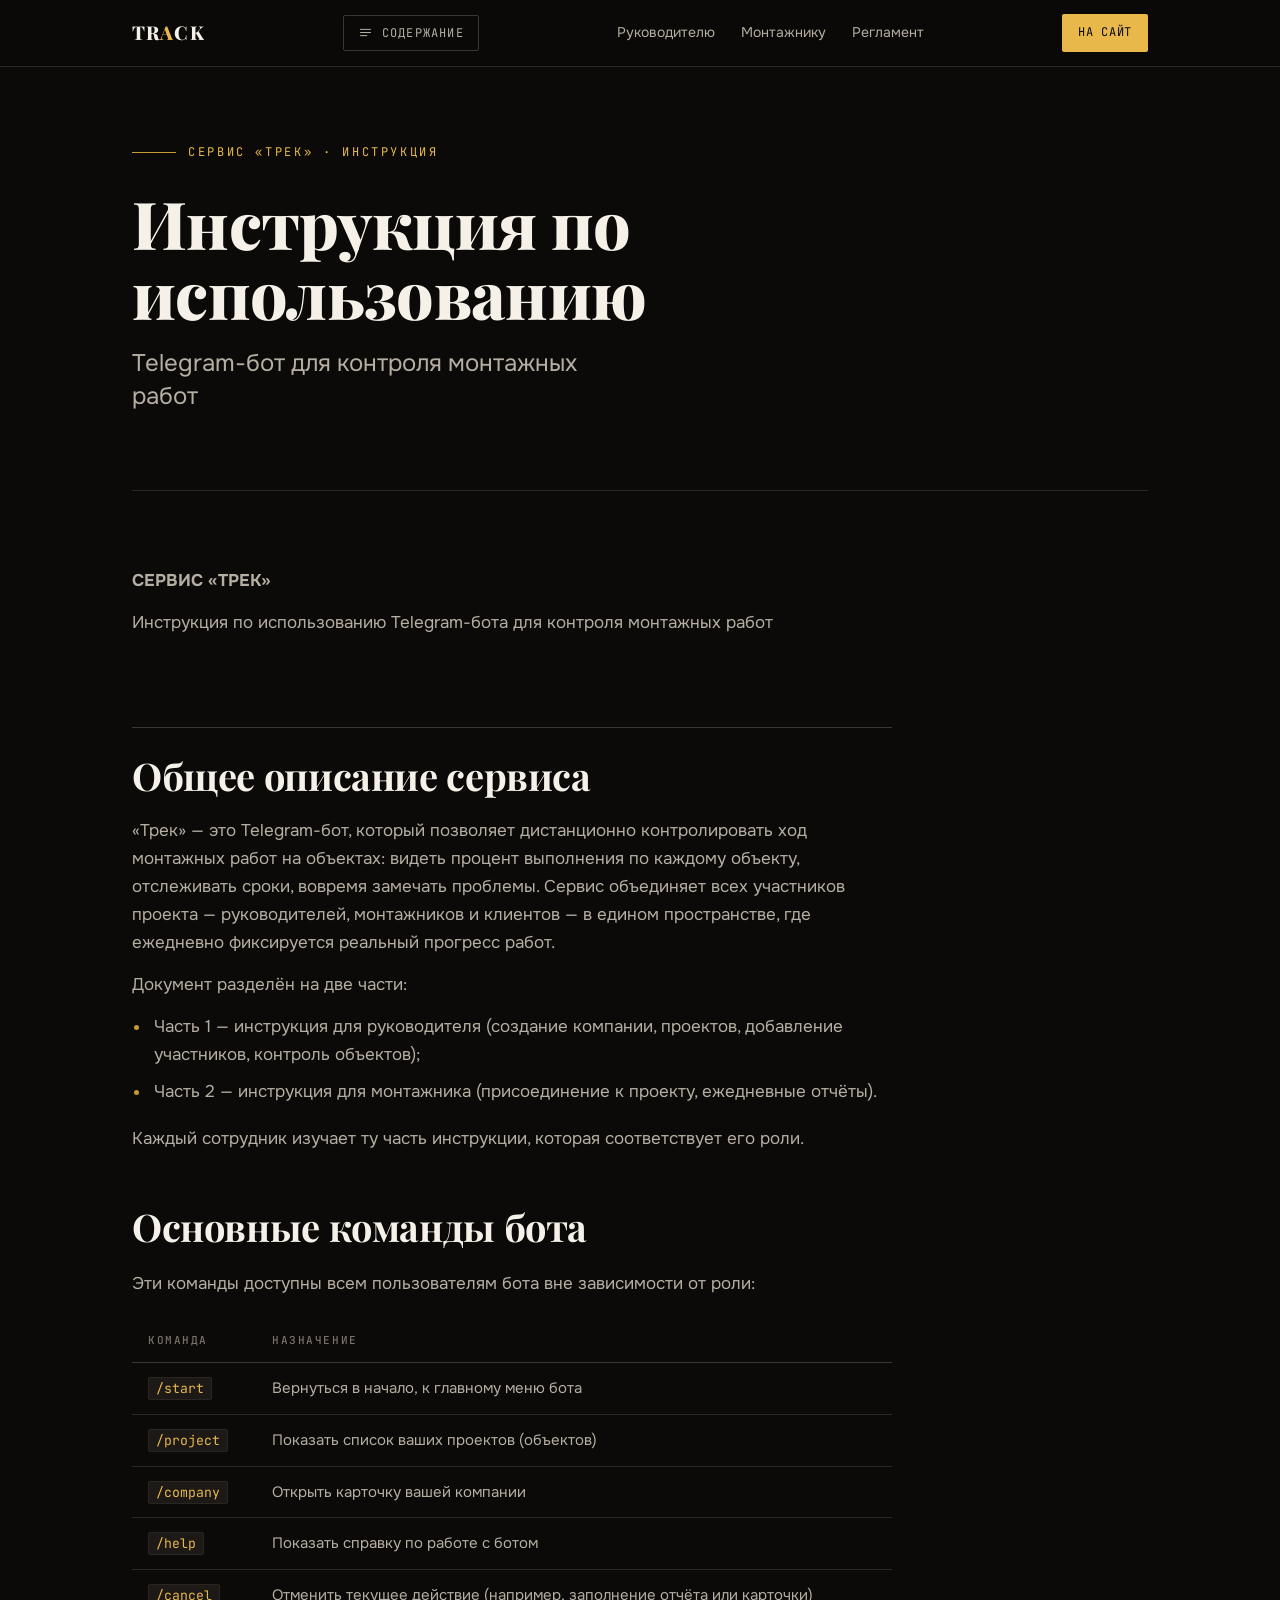
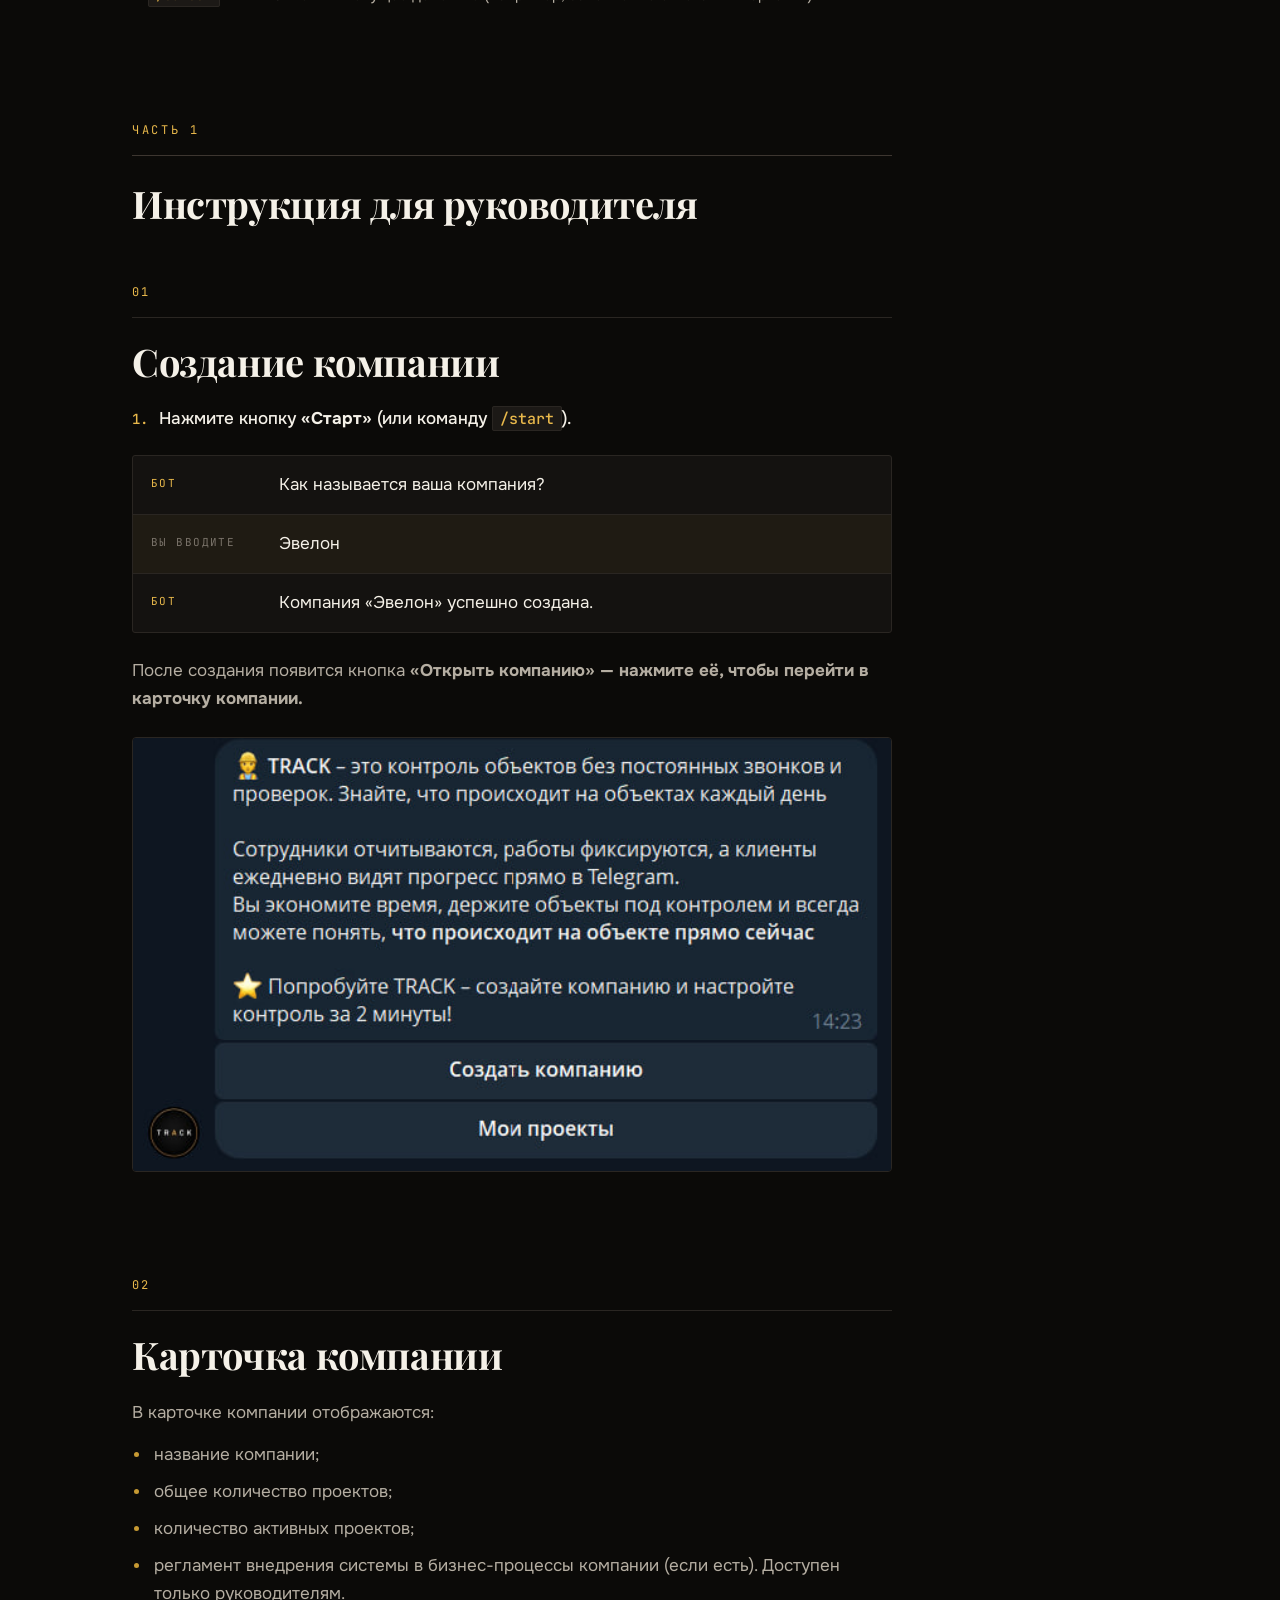
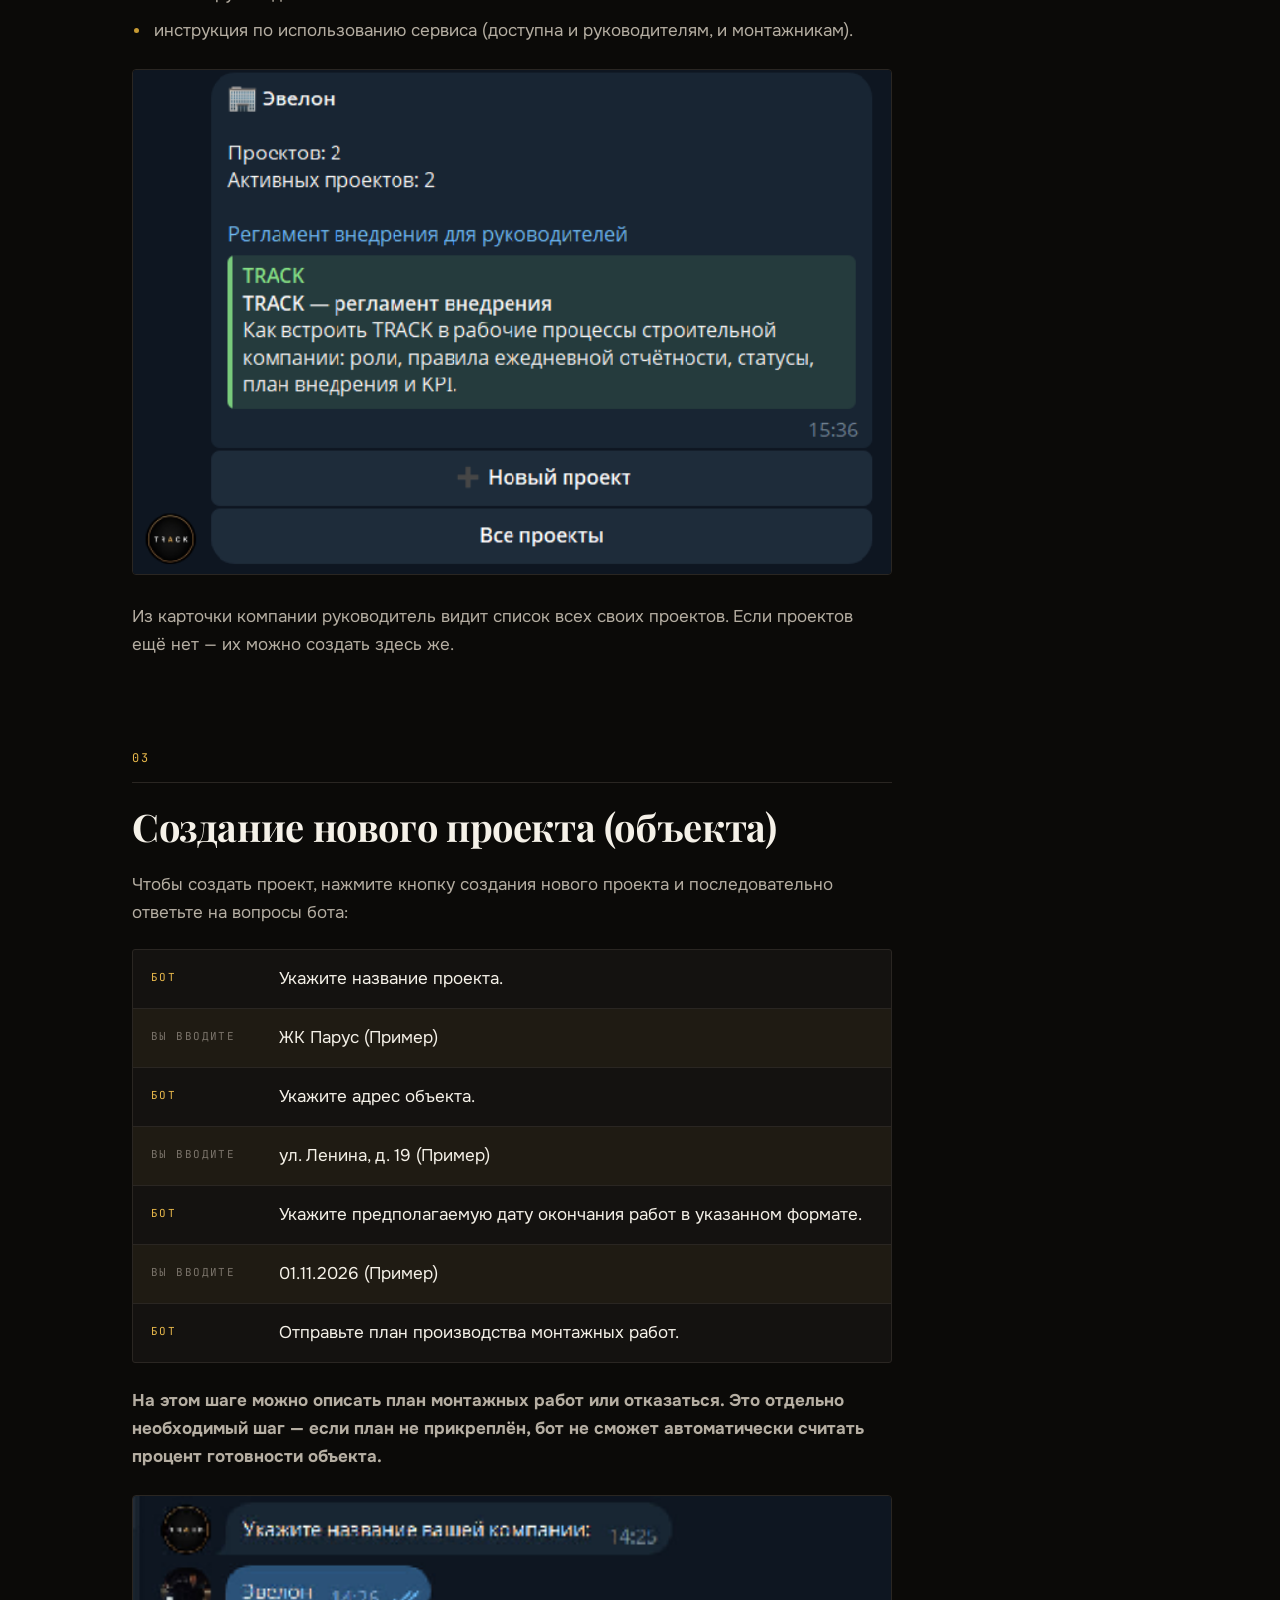
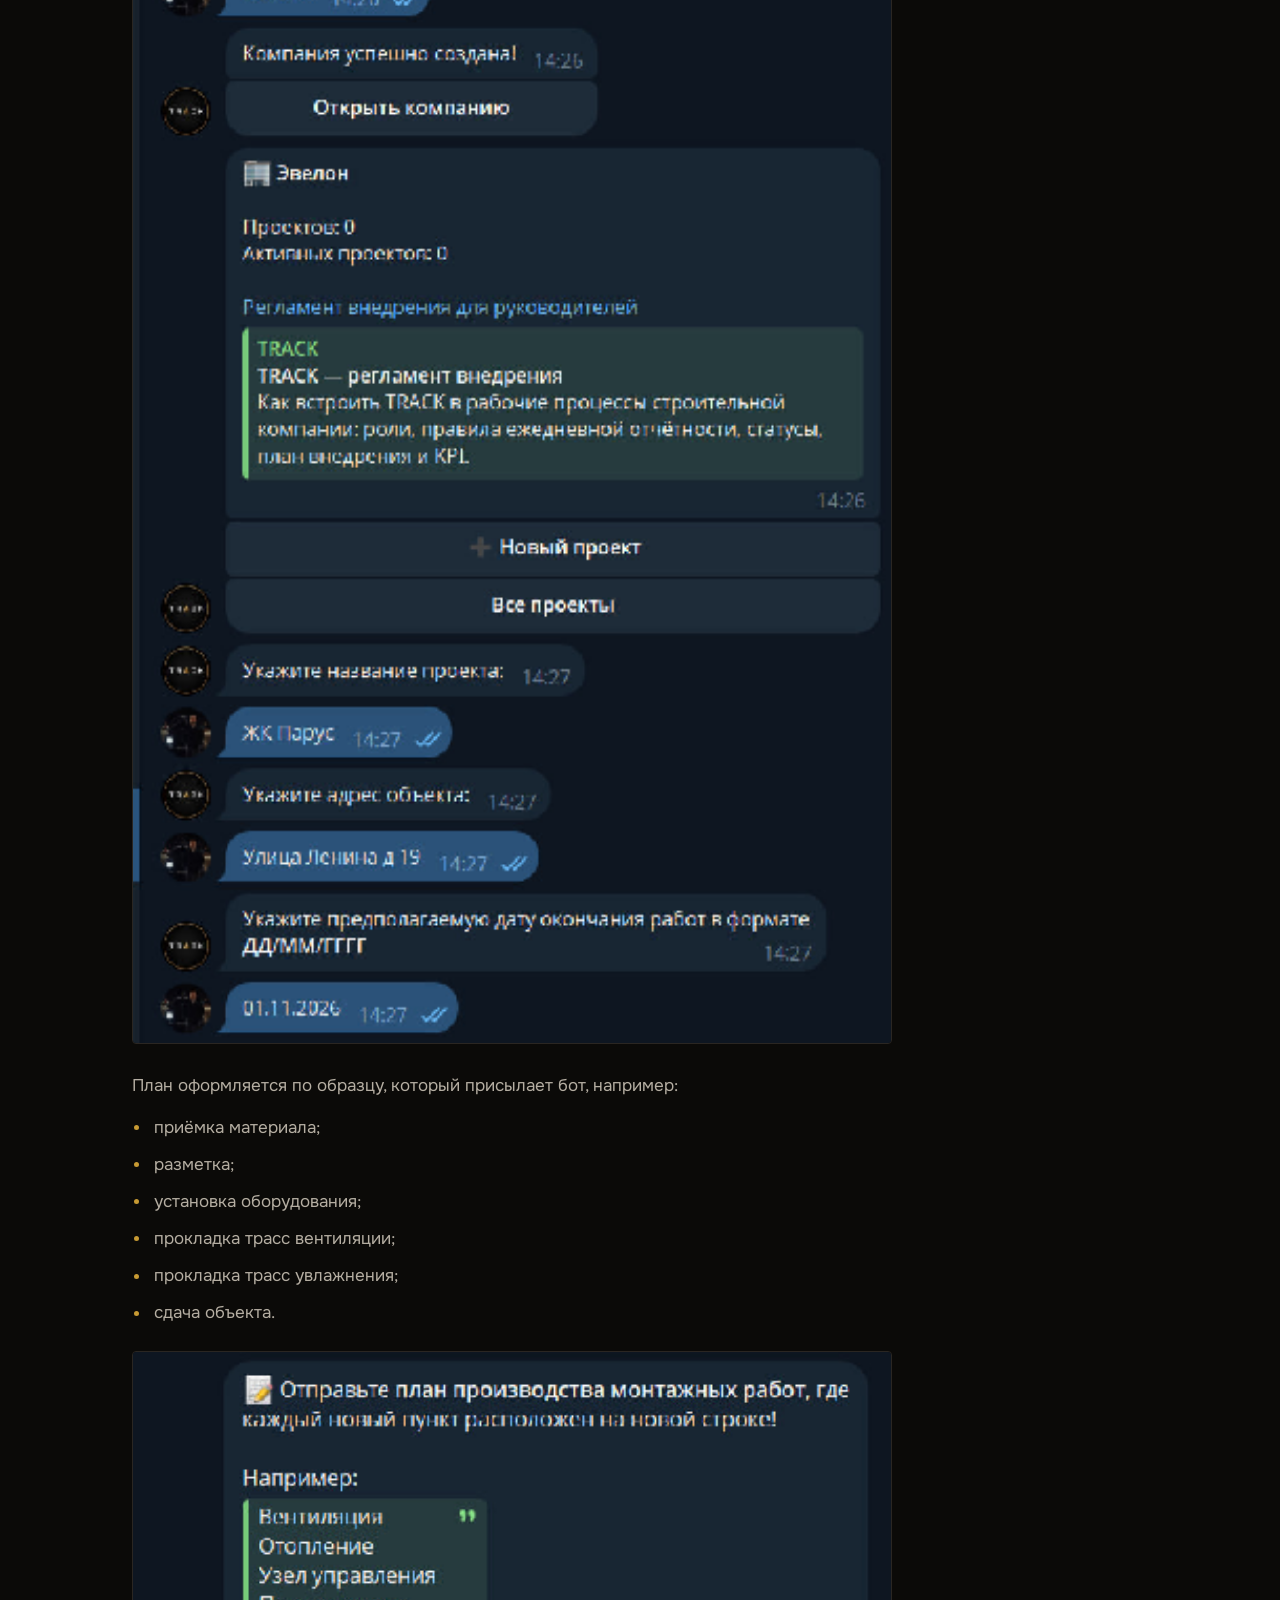
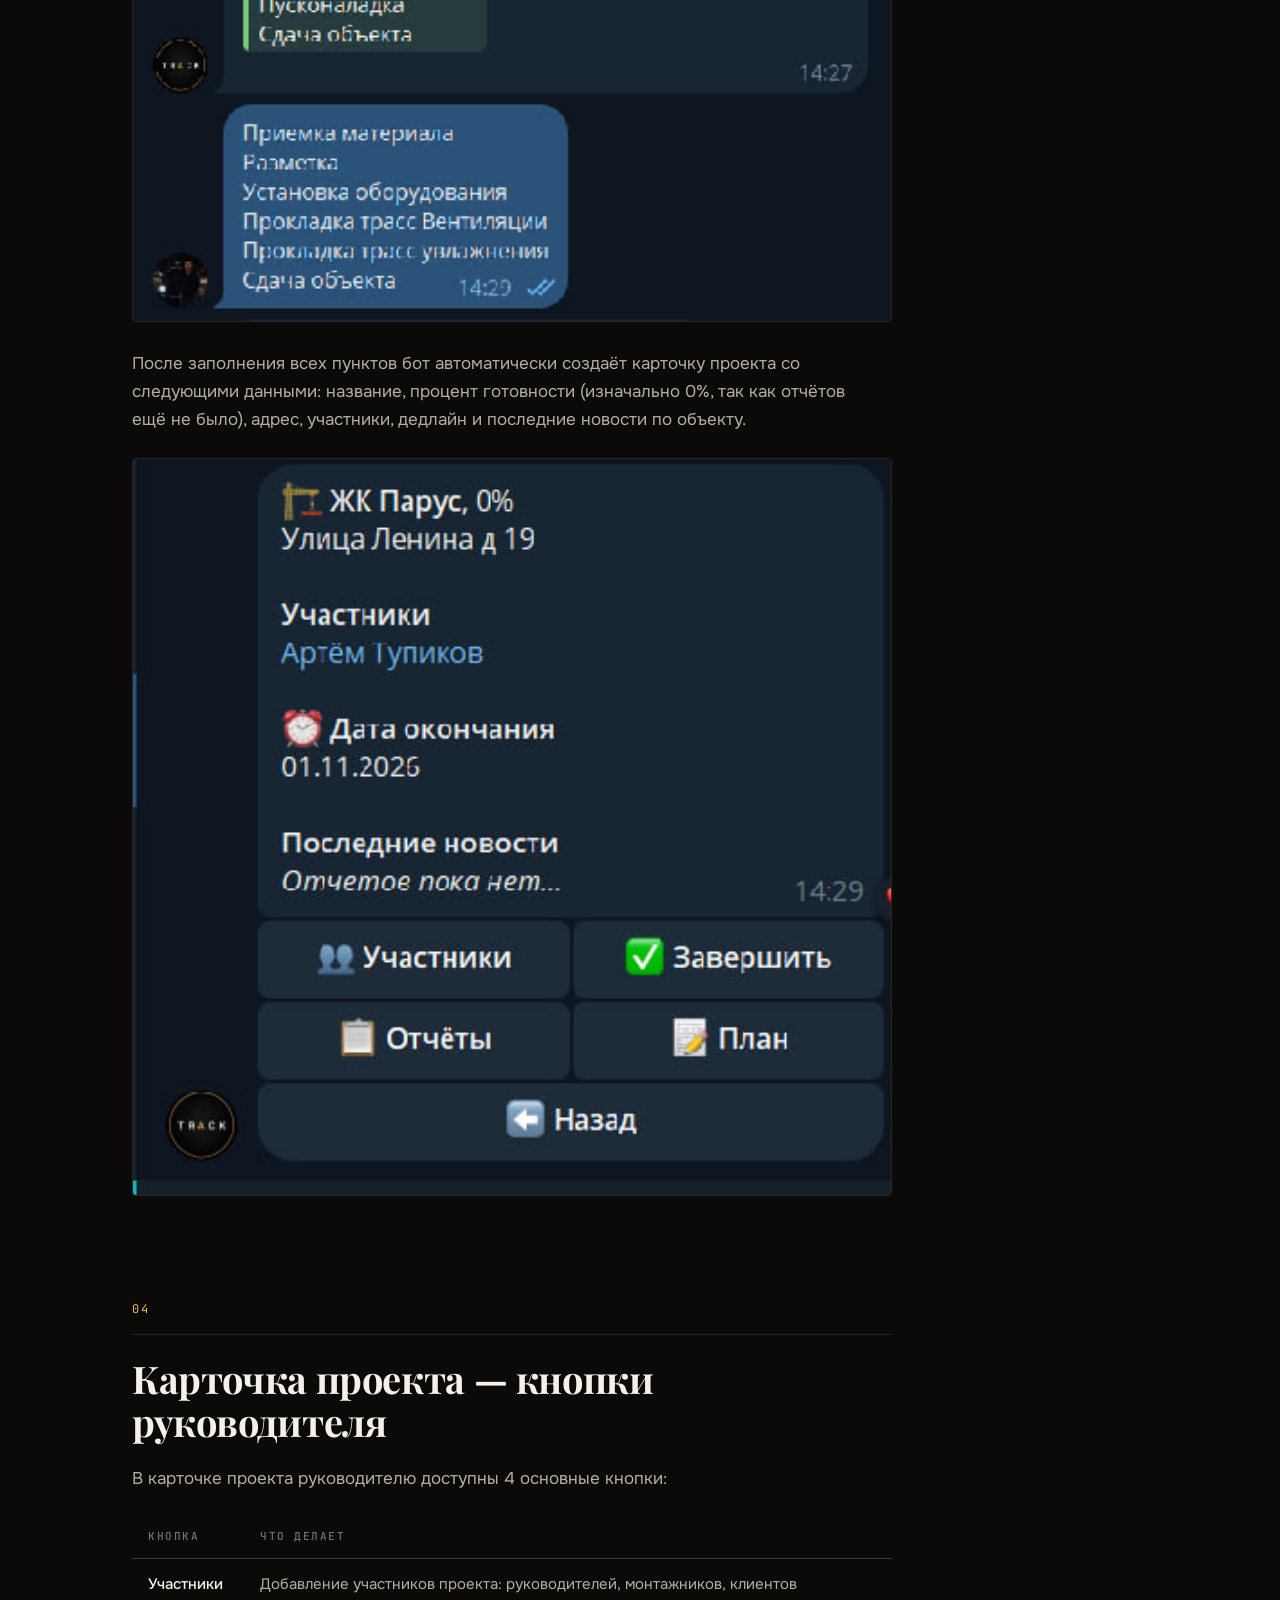
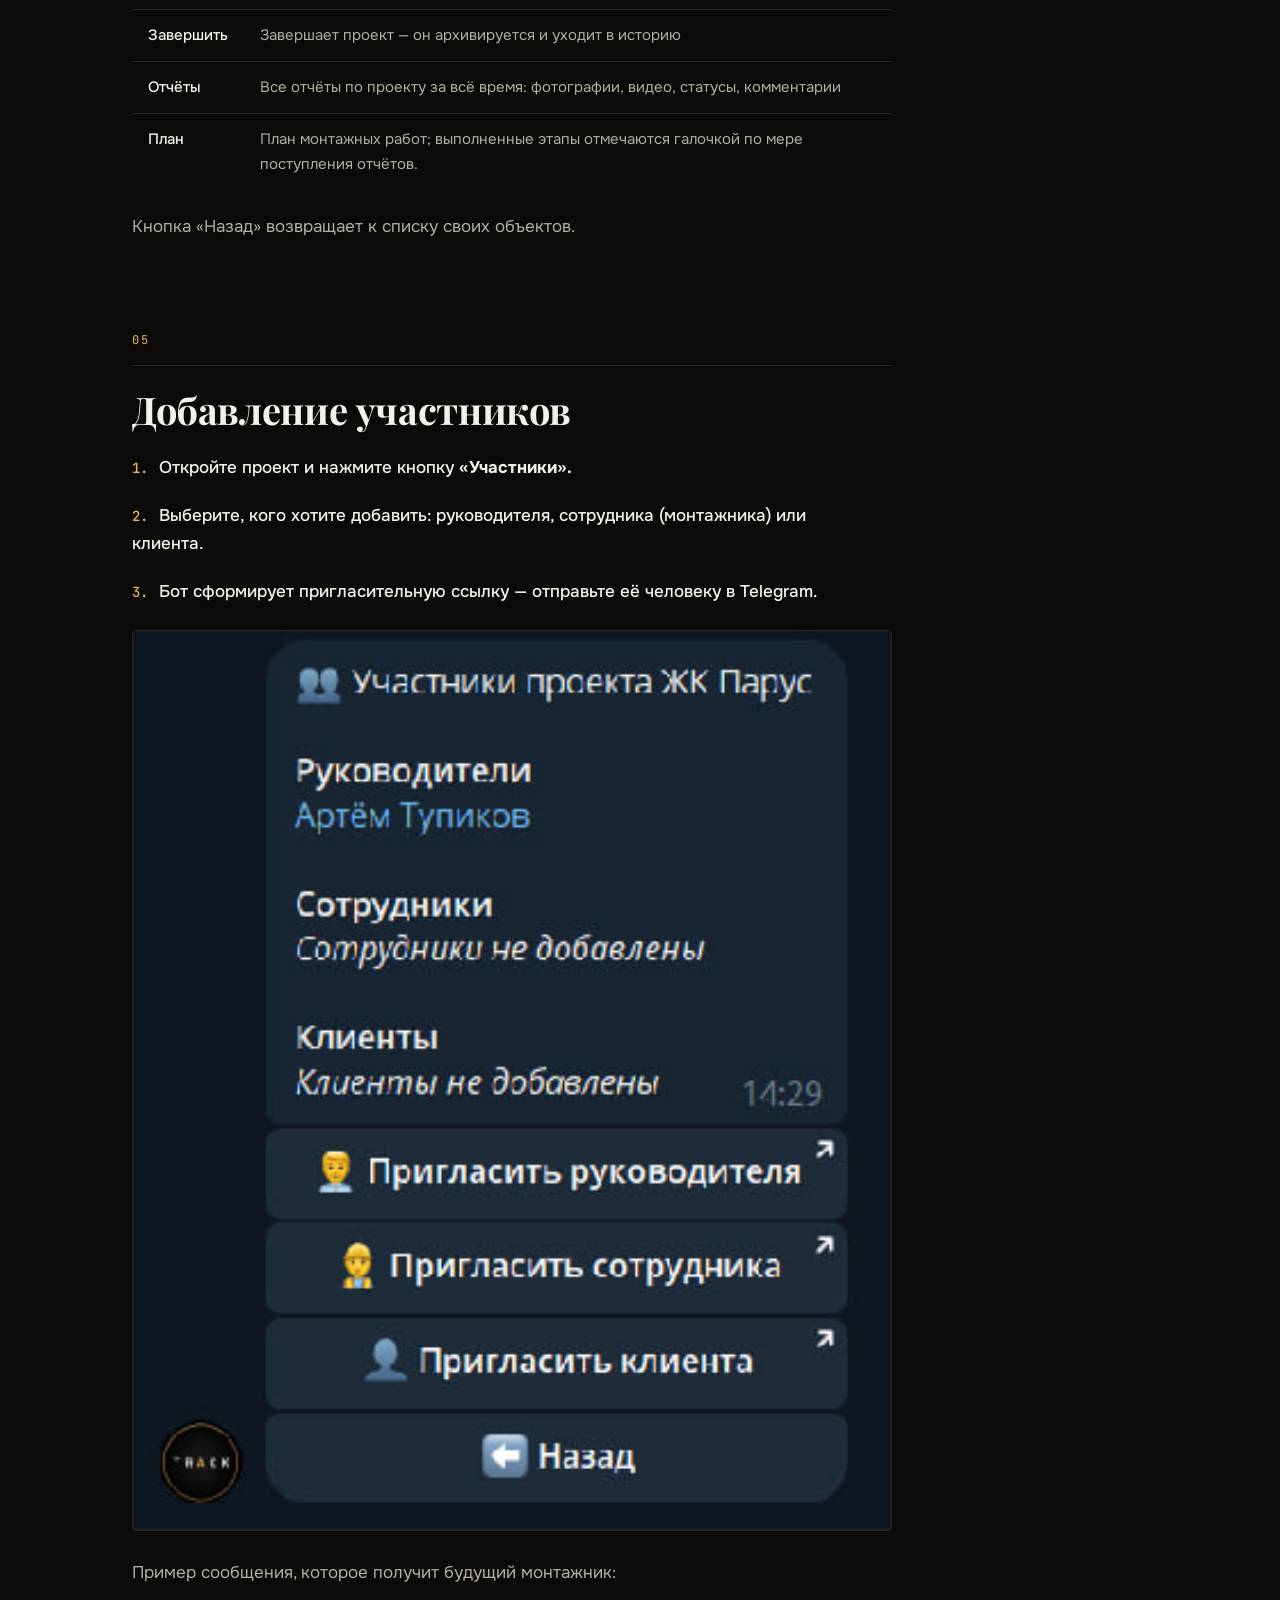
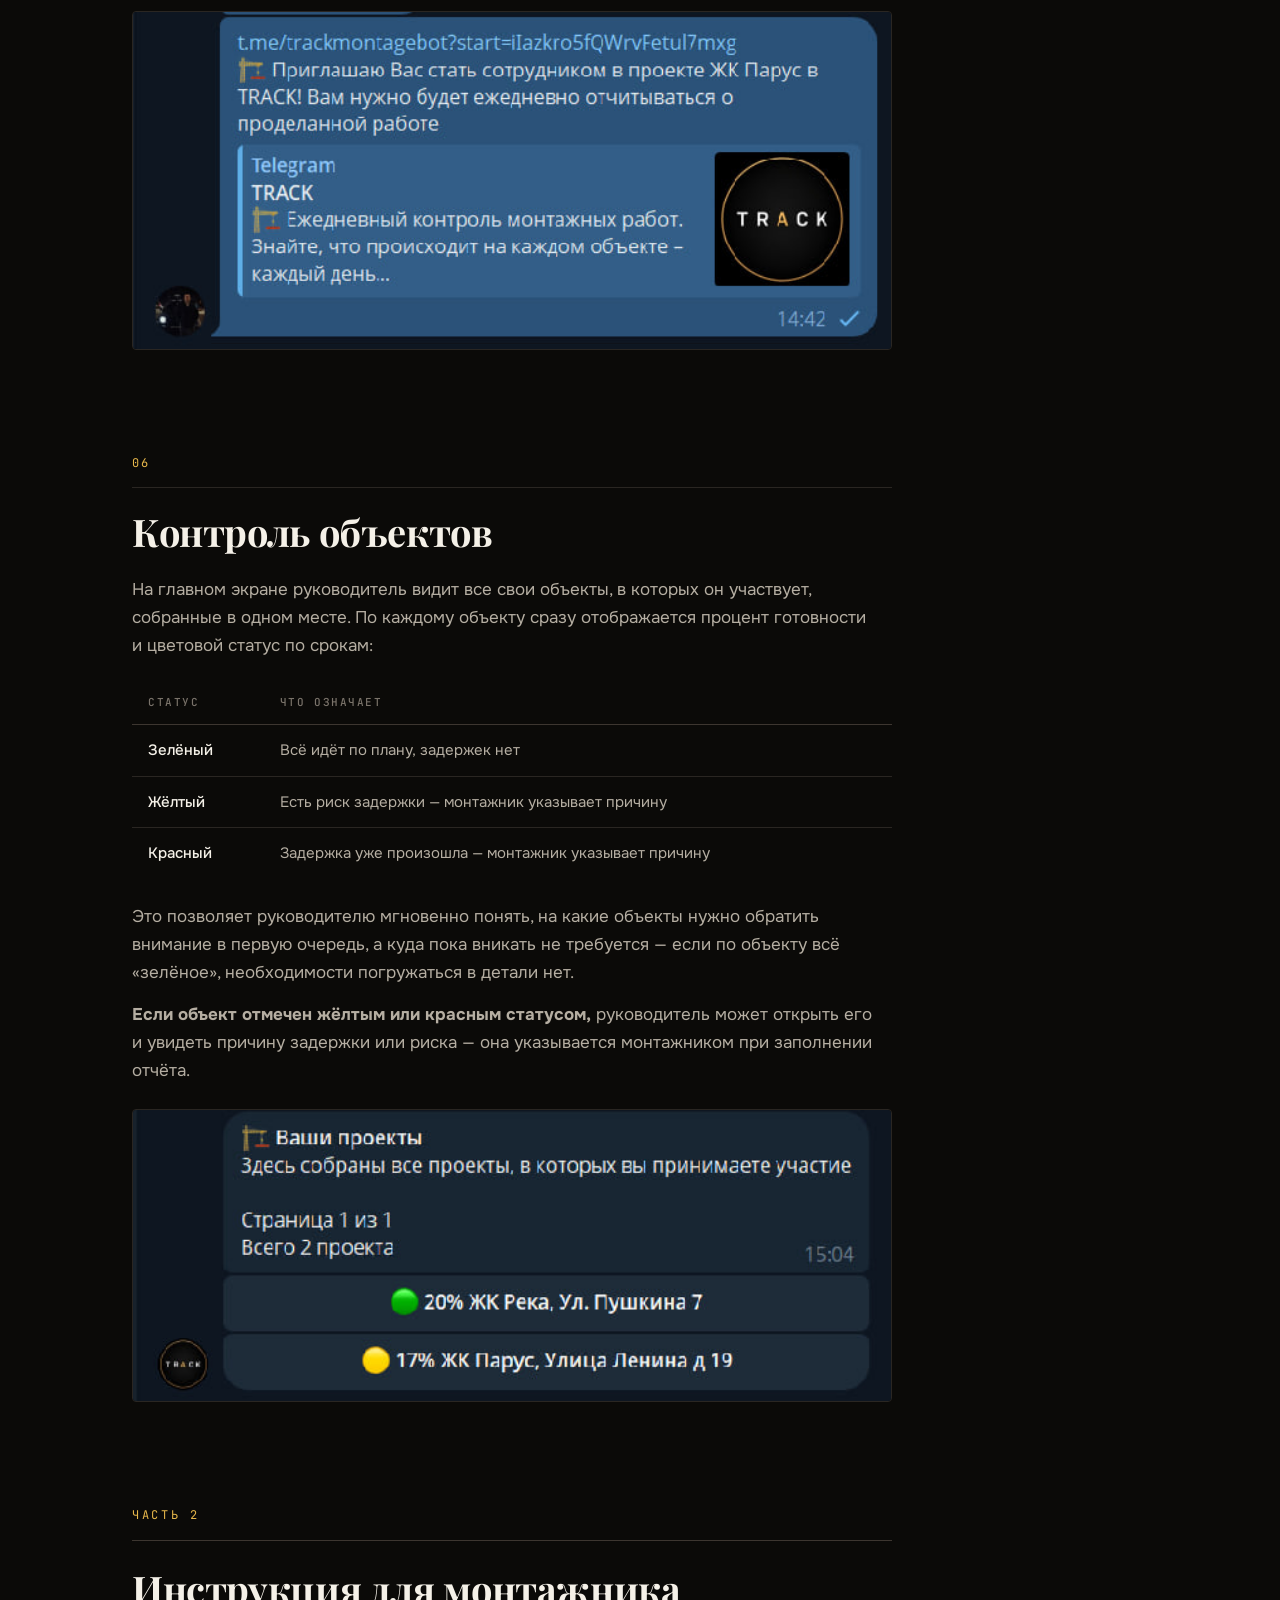
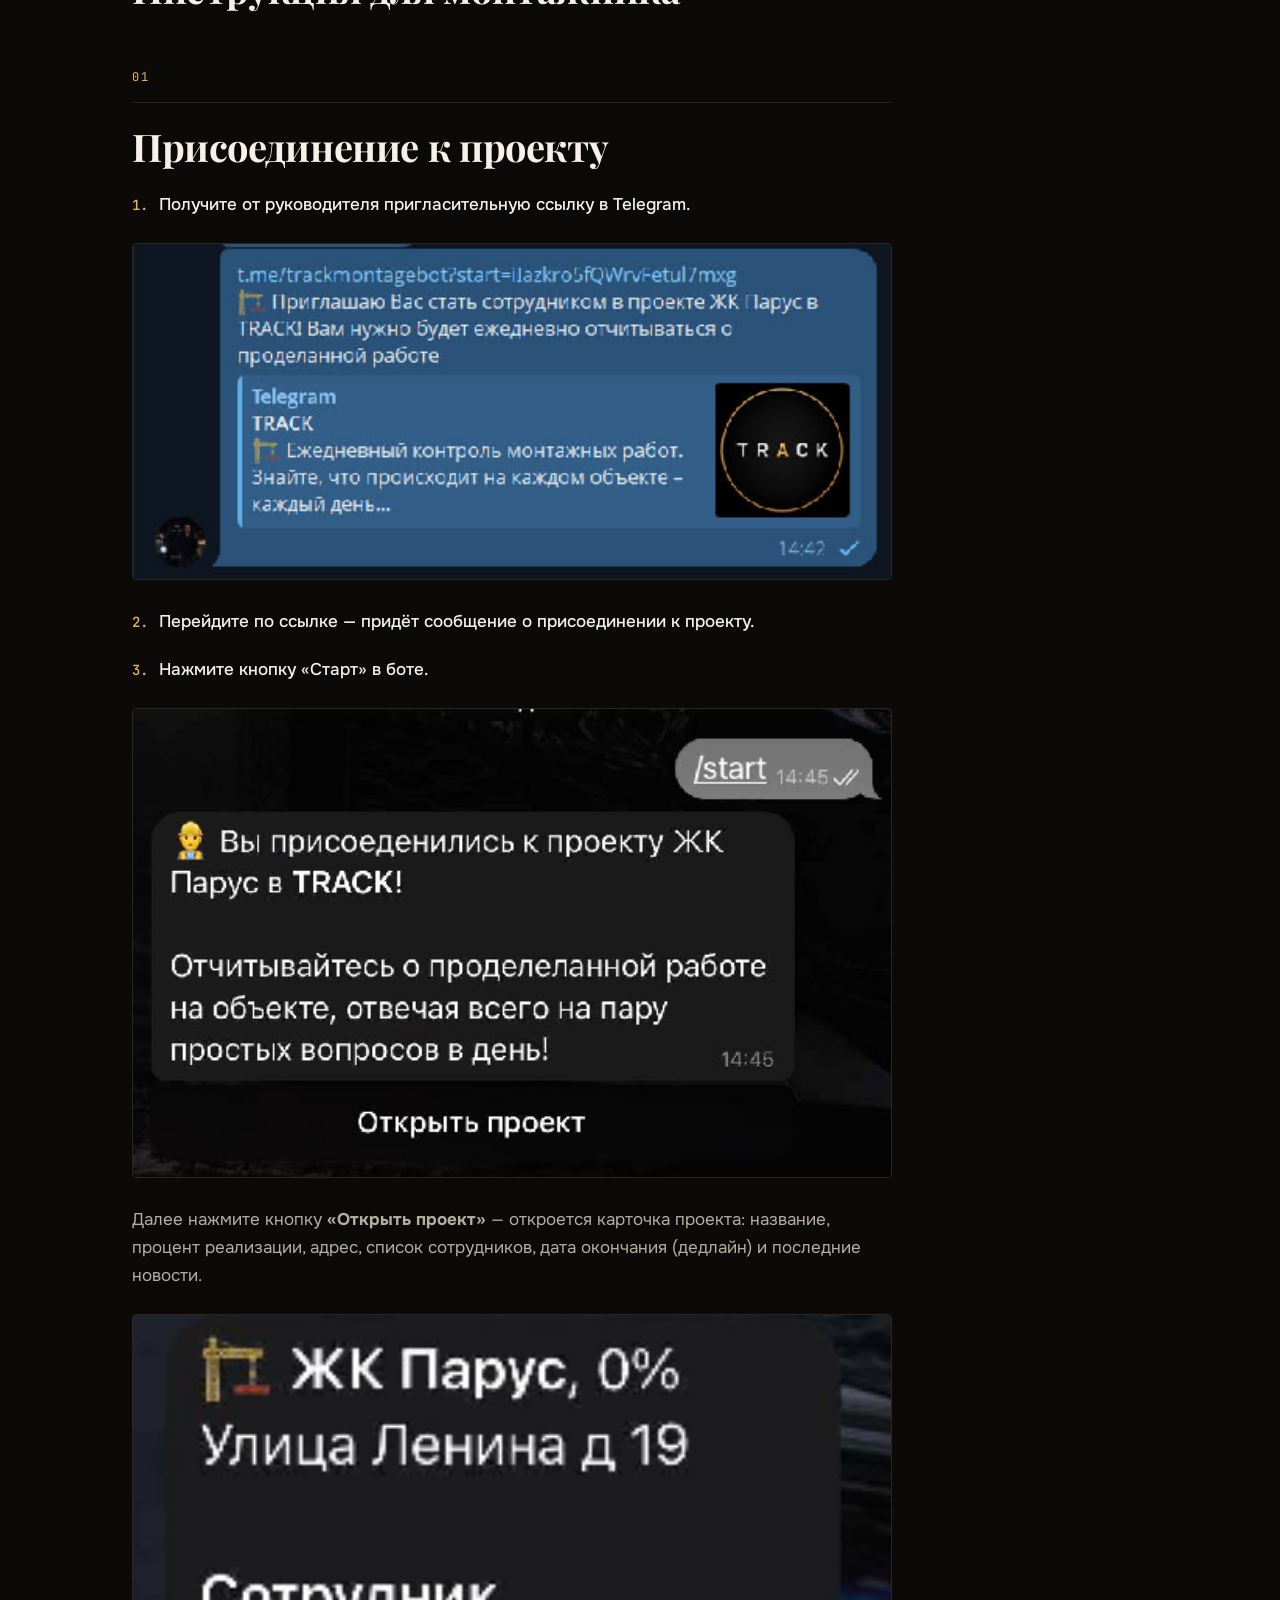
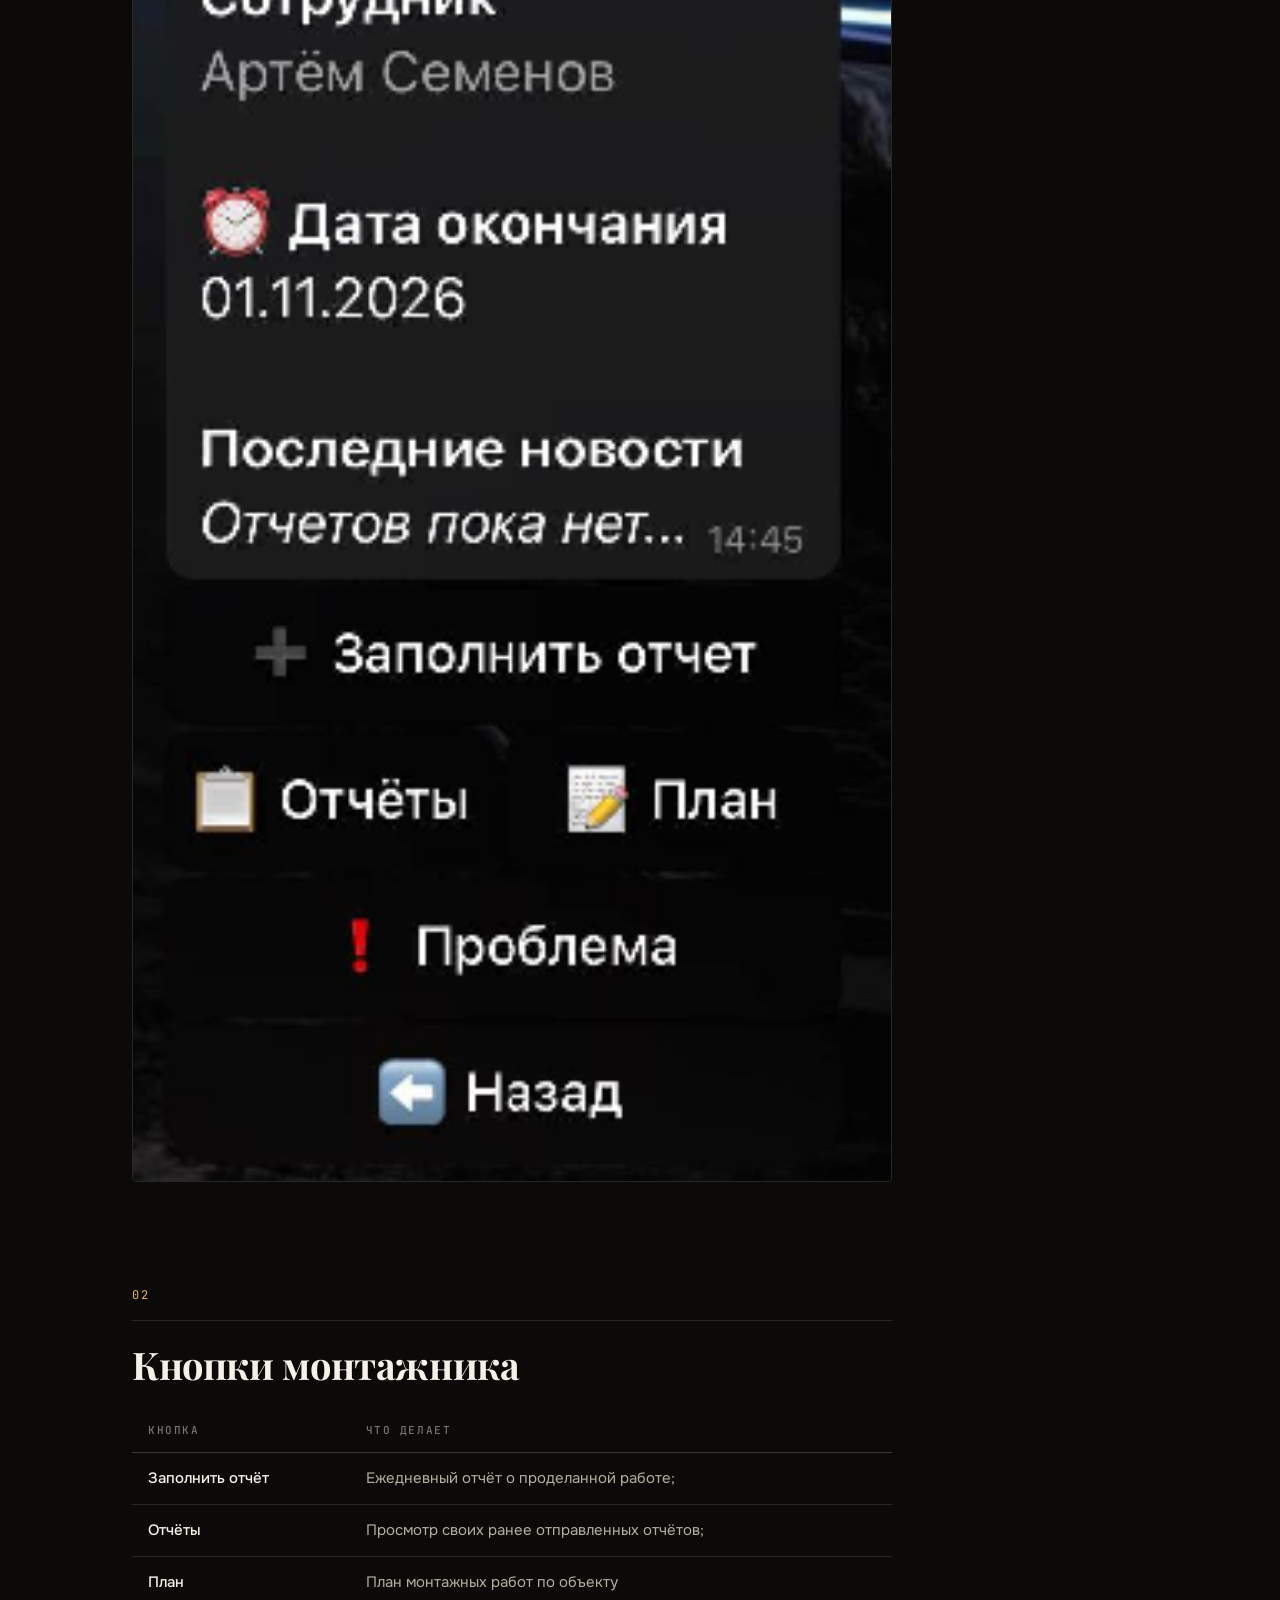
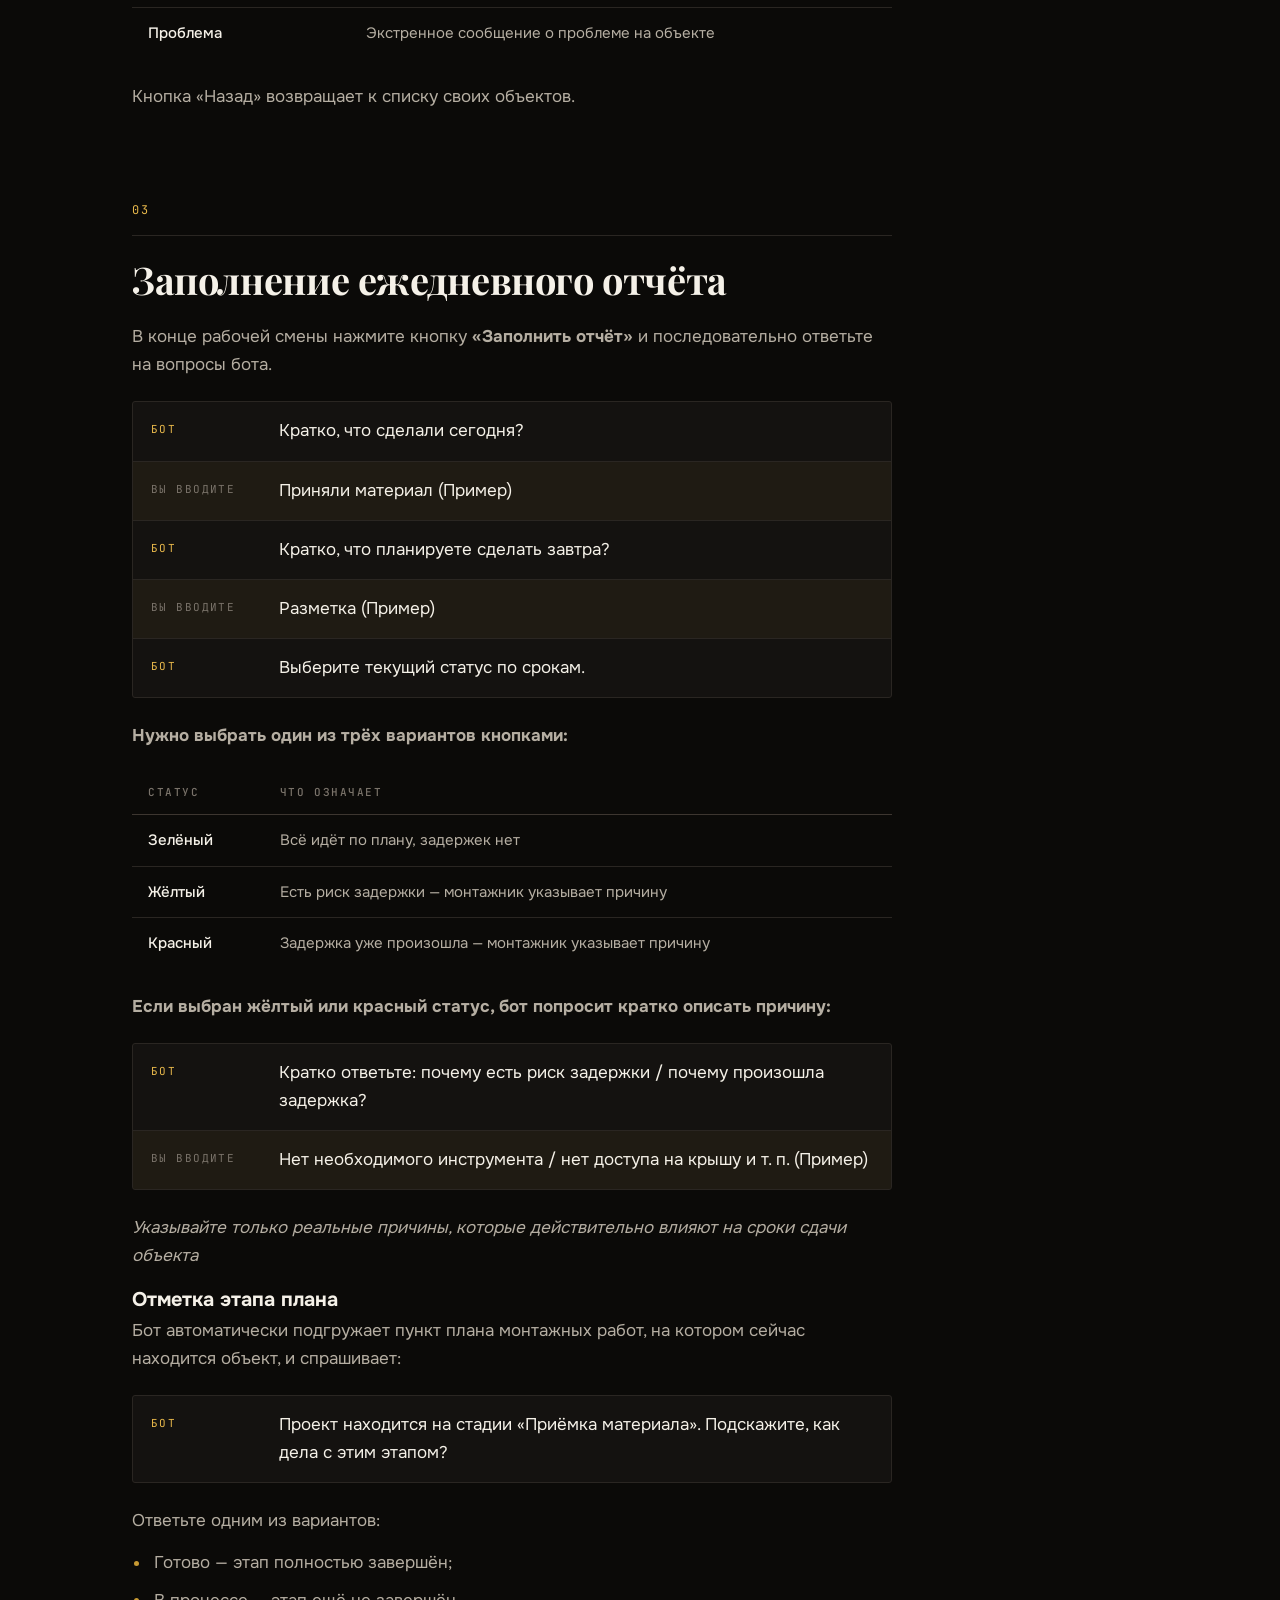
==== instructions/index.html @ 92cec887 "Add the service instruction page at /instructions Build the bot usage instruction from the supplied " ====
<!DOCTYPE html>
<html lang="ru">
<head>
<meta charset="utf-8">
<meta name="viewport" content="width=device-width, initial-scale=1, viewport-fit=cover">
<title>TRACK — инструкция по использованию</title>
<meta name="description" content="Инструкция по использованию Telegram-бота «Трек» для контроля монтажных работ: создание компании и проектов, добавление участников, ежедневные отчёты монтажника.">
<meta property="og:type" content="article">
<meta property="og:site_name" content="TRACK">
<meta property="og:title" content="TRACK — инструкция по использованию">
<meta property="og:description" content="Как работать с ботом: часть для руководителя и часть для монтажника.">
<link rel="preconnect" href="https://fonts.googleapis.com">
<link rel="preconnect" href="https://fonts.gstatic.com" crossorigin>
<link href="https://fonts.googleapis.com/css2?family=Playfair+Display:wght@700;800&family=Onest:wght@300;400;500;600&family=JetBrains+Mono:wght@400;500&display=swap" rel="stylesheet">
<style>
:root{
  --void:#0B0A08; --surface:#141210; --raised:#1C1916;
  --edge:#2A2622; --edge-hi:#3D3630;
  --gold:#E8B84B; --gold-dim:#C79A33;
  --text:#F5F1E8; --text-2:#B5AEA2; --muted:#7A736A;
  --ok:#4FA96A; --warn:#D9A441; --late:#C4553D;
  --display:'Playfair Display',Georgia,serif;
  --body:'Onest',-apple-system,BlinkMacSystemFont,'Segoe UI',sans-serif;
  --mono:'JetBrains Mono',ui-monospace,Menlo,monospace;
  --pad:32px; --sect:76px;
}
@media(max-width:1024px){:root{--pad:24px;--sect:56px}}
@media(max-width:760px){:root{--pad:18px;--sect:44px}}

*{box-sizing:border-box;margin:0;padding:0}
html{-webkit-text-size-adjust:100%;scroll-behavior:smooth}
body{
  background:var(--void);color:var(--text);
  font-family:var(--body);font-size:17px;line-height:1.65;
  -webkit-font-smoothing:antialiased;overflow-x:hidden;
}
@media(max-width:760px){body{font-size:16px;line-height:1.6}}

/* ---------- полоса прогресса чтения ---------- */
.read-progress{position:fixed;top:0;left:0;right:0;height:2px;z-index:60;background:transparent}
.read-progress span{display:block;height:100%;width:0;background:var(--gold);transition:width .1s linear}

/* ---------- шапка ---------- */
.site-header{
  position:sticky;top:0;z-index:50;
  background:rgba(11,10,8,.86);backdrop-filter:blur(14px);
  border-bottom:1px solid var(--edge);
}
.hdr-in{
  max-width:1240px;margin:0 auto;padding:14px var(--pad);
  display:flex;align-items:center;justify-content:space-between;gap:16px;
}
.brand{
  font-family:var(--display);font-size:19px;font-weight:800;letter-spacing:.06em;
  color:var(--text);text-decoration:none;flex:none;
}
.brand em{color:var(--gold);font-style:normal}
.hdr-nav{display:flex;gap:26px}
.hdr-nav a{color:var(--text-2);text-decoration:none;font-size:14px;transition:color .2s}
.hdr-nav a:hover{color:var(--gold)}
.hdr-back{
  font-family:var(--mono);font-size:12px;letter-spacing:.06em;text-transform:uppercase;
  color:var(--void);background:var(--gold);text-decoration:none;
  padding:9px 16px;border-radius:2px;white-space:nowrap;transition:background .2s;
}
.hdr-back:hover{background:#F2C863}
@media(max-width:900px){.hdr-nav{display:none}}

/* ---------- обложка ---------- */
.cover{max-width:1240px;margin:0 auto;padding:var(--sect) var(--pad) 0}
.eyebrow{
  font-family:var(--mono);font-size:12px;letter-spacing:.22em;text-transform:uppercase;
  color:var(--gold);display:flex;align-items:center;gap:12px;margin-bottom:26px;
}
.eyebrow::before{content:"";width:44px;height:1px;background:var(--gold-dim)}
.cover h1{
  font-family:var(--display);font-weight:800;line-height:1.06;letter-spacing:-.01em;
  font-size:clamp(34px,6.2vw,66px);margin-bottom:18px;
}
.cover .sub{
  font-size:clamp(18px,2.4vw,24px);color:var(--text-2);max-width:32ch;line-height:1.4;
  font-weight:400;
}
.cover-rule{max-width:1240px;margin:var(--sect) auto 0;padding:0 var(--pad)}
.cover-rule hr{border:0;border-top:1px solid var(--edge)}

/* ---------- каркас: содержание + текст ---------- */
.wrap{max-width:1080px;margin:0 auto;padding:var(--sect) var(--pad) 0}
.wrap > main{max-width:760px}
.cover,.cover-rule,.hdr-in,.footer-in{max-width:1080px}

.toc{overflow-y:auto}
.toc-title{
  font-family:var(--mono);font-size:11px;letter-spacing:.2em;text-transform:uppercase;
  color:var(--muted);margin-bottom:16px;
}
.toc a{
  display:grid;grid-template-columns:26px 1fr;gap:8px;align-items:baseline;
  color:var(--text-2);text-decoration:none;font-size:14px;line-height:1.35;
  padding:7px 0 7px 12px;border-left:1px solid var(--edge);transition:color .2s,border-color .2s;
}
.toc a:hover{color:var(--text);border-left-color:var(--edge-hi)}
.toc a.active{color:var(--gold);border-left-color:var(--gold)}
.toc-n{font-family:var(--mono);font-size:11px;color:var(--muted)}
.toc a.active .toc-n{color:var(--gold)}

/* кнопка «Содержание» в шапке */
.toc-btn{
  display:inline-flex;align-items:center;gap:9px;cursor:pointer;
  background:transparent;border:1px solid var(--edge-hi);border-radius:2px;
  color:var(--text-2);font-family:var(--mono);font-size:12px;letter-spacing:.1em;
  text-transform:uppercase;padding:9px 14px;transition:color .2s,border-color .2s;
}
.toc-btn:hover{color:var(--gold);border-color:var(--gold-dim)}
.toc-btn svg{width:15px;height:15px;flex:none}
@media(max-width:520px){.toc-btn span{display:none}.toc-btn{padding:9px 11px}}

/* выезжающая панель с содержанием */
.toc-backdrop{
  position:fixed;inset:0;z-index:70;background:rgba(5,4,3,.6);
  opacity:0;pointer-events:none;transition:opacity .3s;
}
.toc-backdrop.open{opacity:1;pointer-events:auto}
.toc-panel{
  position:fixed;top:0;left:0;bottom:0;z-index:71;width:min(340px,86vw);
  background:var(--surface);border-right:1px solid var(--edge);
  transform:translateX(-100%);transition:transform .34s cubic-bezier(.22,1,.36,1);
  display:flex;flex-direction:column;
}
.toc-panel.open{transform:none}
.toc-head{
  display:flex;align-items:center;justify-content:space-between;gap:12px;
  padding:18px 22px;border-bottom:1px solid var(--edge);flex:none;
}
.toc-head b{
  font-family:var(--mono);font-size:12px;letter-spacing:.18em;text-transform:uppercase;
  color:var(--muted);font-weight:400;
}
.toc-close{
  background:transparent;border:0;cursor:pointer;color:var(--text-2);
  width:32px;height:32px;display:grid;place-items:center;border-radius:2px;transition:color .2s;
}
.toc-close:hover{color:var(--gold)}
.toc-close svg{width:16px;height:16px}
.toc-panel .toc{padding:14px 22px 28px}
.toc-panel .toc-title{display:none}

/* старый мобильный аккордеон больше не нужен */
.toc-mobile{display:none}

/* ---------- секции ---------- */
.sec{padding-bottom:var(--sect);scroll-margin-top:80px}
.sec-num{
  font-family:var(--mono);font-size:12px;letter-spacing:.2em;color:var(--gold);
  padding-bottom:14px;margin-bottom:22px;border-bottom:1px solid var(--edge);
}
.sec h2{
  font-family:var(--display);font-weight:700;line-height:1.14;letter-spacing:-.01em;
  font-size:clamp(25px,3.6vw,38px);margin-bottom:22px;
}
.sec h3.lead-sub{
  font-family:var(--display);font-weight:700;font-size:clamp(20px,2.6vw,25px);
  margin:36px 0 14px;line-height:1.25;
}
.sec h3.banner{
  font-family:var(--display);font-weight:700;font-size:clamp(21px,2.8vw,28px);
  color:var(--gold);margin:32px 0 14px;line-height:1.2;
}
.sec h4{
  font-family:var(--mono);font-weight:500;font-size:13px;letter-spacing:.13em;
  text-transform:uppercase;color:var(--gold);margin:32px 0 12px;line-height:1.5;
}
.sec p{margin-bottom:14px;color:var(--text-2);max-width:68ch}
.sec p.cue{color:var(--muted);margin-bottom:8px}
.sec p.step{
  color:var(--text);font-weight:500;margin:20px 0 6px;
  padding-left:14px;border-left:2px solid var(--gold-dim);
}
.sec ul{list-style:none;margin:0 0 18px;max-width:68ch}
.sec li{
  position:relative;padding-left:22px;margin-bottom:9px;color:var(--text-2);
}
.sec li::before{
  content:"";position:absolute;left:2px;top:.68em;
  width:5px;height:5px;background:var(--gold-dim);border-radius:50%;
}
.sec ul.ticks li::before{
  content:"✓";background:none;width:auto;height:auto;top:0;left:0;
  color:var(--gold);font-size:14px;
}
.sec blockquote{
  margin:20px 0;padding:20px 22px;background:var(--surface);
  border-left:2px solid var(--gold);border-radius:0 3px 3px 0;
  color:var(--text);font-size:16px;line-height:1.6;
}
@media(max-width:760px){.sec blockquote{padding:16px 16px}}

/* статусы */
.chips{display:flex;flex-wrap:wrap;gap:10px;margin:16px 0 20px}
.chip{
  font-family:var(--mono);font-size:12px;letter-spacing:.04em;
  padding:8px 13px;border-radius:2px;border:1px solid var(--edge-hi);
  background:var(--surface);white-space:nowrap;
}
.chip--ok{color:var(--ok);border-color:rgba(79,169,106,.4)}
.chip--warn{color:var(--warn);border-color:rgba(217,164,65,.4)}
.chip--late{color:var(--late);border-color:rgba(196,85,61,.4)}

/* ---------- подвал ---------- */
.site-footer{
  border-top:1px solid var(--edge);margin-top:var(--sect);
  background:var(--surface);
}
.footer-in{
  max-width:1080px;margin:0 auto;padding:52px var(--pad) 46px;
  display:grid;grid-template-columns:1.4fr 1fr 1fr;gap:40px;align-items:start;
}
@media(max-width:860px){.footer-in{grid-template-columns:1fr 1fr;gap:34px}}
@media(max-width:560px){.footer-in{grid-template-columns:1fr;gap:30px}}
.footer-col{display:flex;flex-direction:column;align-items:flex-start}
.footer-brand .brand{font-size:22px;margin-bottom:14px}
.footer-col p{color:var(--muted);font-size:14px;line-height:1.55}
.footer-k{
  font-family:var(--mono);font-size:11px;letter-spacing:.18em;text-transform:uppercase;
  color:var(--muted);margin-bottom:14px;
}
.footer-col a{color:var(--text-2);text-decoration:none;font-size:15px;padding:6px 0;transition:color .2s}
.footer-col a:hover{color:var(--gold)}
.footer-col p + a{margin-top:12px}

/* ---------- наверх ---------- */
.to-top{
  position:fixed;right:22px;bottom:22px;z-index:55;
  width:44px;height:44px;border-radius:50%;
  display:grid;place-items:center;text-decoration:none;
  background:var(--raised);border:1px solid var(--edge-hi);color:var(--gold);
  opacity:0;pointer-events:none;transition:opacity .25s;
}
.to-top.show{opacity:1;pointer-events:auto}
@media(max-width:760px){.to-top{right:14px;bottom:14px}}

@media (prefers-reduced-motion:reduce){
  *{transition:none!important;animation:none!important}
  html{scroll-behavior:auto}
}

/* ---------- появление при прокрутке ---------- */
.reveal{opacity:0;transform:translateY(16px);transition:opacity .6s ease,transform .6s cubic-bezier(.22,1,.36,1)}
.reveal.in{opacity:1;transform:none}
@media (prefers-reduced-motion:reduce){.reveal{opacity:1;transform:none}}

/* ============================================================
   Инструкция — надстройка над оформлением регламента
   ============================================================ */

/* разделители частей */
.sec--part{padding-bottom:calc(var(--sect) / 2)}
.part-label{
  font-family:var(--mono);font-size:12px;letter-spacing:.22em;text-transform:uppercase;
  color:var(--gold);margin-bottom:14px;
}
.part-h{
  font-family:var(--display);font-weight:800;line-height:1.1;
  font-size:clamp(28px,4.6vw,46px);
  padding-top:26px;border-top:1px solid var(--edge-hi);
}
.sec .part-h{margin-bottom:20px}
.toc-part{
  font-family:var(--mono);font-size:11px;letter-spacing:.18em;text-transform:uppercase;
  color:var(--gold);margin:22px 0 10px;padding-left:12px;
}
.toc-part:first-child{margin-top:0}

/* таблицы */
.tbl-wrap{overflow-x:auto;margin:20px 0 24px;-webkit-overflow-scrolling:touch}
.tbl-wrap table{border-collapse:collapse;width:100%;min-width:420px;font-size:15px}
.tbl-wrap th,.tbl-wrap td{
  text-align:left;vertical-align:top;padding:13px 16px;
  border-bottom:1px solid var(--edge);
}
.tbl-wrap th{
  font-family:var(--mono);font-size:11px;font-weight:500;letter-spacing:.14em;
  text-transform:uppercase;color:var(--muted);
  border-bottom:1px solid var(--edge-hi);white-space:nowrap;
}
.tbl-wrap td{color:var(--text-2)}
.tbl-wrap td strong{color:var(--text);font-weight:500}
.tbl-wrap tr:last-child td{border-bottom:0}

/* команды бота */
code{
  font-family:var(--mono);font-size:.88em;color:var(--gold);
  background:var(--raised);border:1px solid var(--edge);
  padding:2px 7px;border-radius:2px;white-space:nowrap;
}

/* диалог с ботом */
.dlg{
  margin:22px 0 24px;border:1px solid var(--edge);border-radius:3px;
  background:var(--surface);overflow:hidden;
}
.dlg-row{
  display:grid;grid-template-columns:112px minmax(0,1fr);gap:16px;
  padding:15px 18px;border-bottom:1px solid var(--edge);
}
.dlg-row:last-child{border-bottom:0}
.dlg-row--you{background:rgba(232,184,75,.05)}
.dlg-who{
  font-family:var(--mono);font-size:11px;letter-spacing:.13em;text-transform:uppercase;
  color:var(--muted);padding-top:3px;
}
.dlg-row--bot .dlg-who{color:var(--gold)}
.dlg-txt{color:var(--text-2)}
.dlg-row--bot .dlg-txt em{color:var(--text);font-style:normal}
.dlg-row--you .dlg-txt{color:var(--text)}
@media(max-width:600px){
  .dlg-row{grid-template-columns:1fr;gap:5px;padding:13px 15px}
  .dlg-who{padding-top:0}
}

/* скриншоты */
.shot{margin:24px 0 28px}
.shot img{
  display:block;width:100%;height:auto;border-radius:4px;
  border:1px solid var(--edge);background:var(--surface);
}

/* нумерованные шаги */
.sec p.step{border-left:0;padding-left:0}
.sec p.step b{
  color:var(--gold);font-family:var(--mono);font-size:14px;font-weight:500;margin-right:6px;
}

</style>
</head>
<body id="top">

<svg style="display:none" aria-hidden="true">
  <symbol id="i-list" viewBox="0 0 24 24" fill="none" stroke="currentColor" stroke-width="1.6" stroke-linecap="round">
    <path d="M4 7h16M4 12h16M4 17h10"/>
  </symbol>
  <symbol id="i-close" viewBox="0 0 24 24" fill="none" stroke="currentColor" stroke-width="1.6" stroke-linecap="round">
    <path d="M6 6l12 12M18 6L6 18"/>
  </symbol>
  <symbol id="i-up" viewBox="0 0 24 24" fill="none" stroke="currentColor" stroke-width="1.6" stroke-linecap="round" stroke-linejoin="round">
    <path d="M12 19V5M6 11l6-6 6 6"/>
  </symbol>
</svg>

<div class="read-progress"><span id="read-progress-bar"></span></div>

<header class="site-header">
  <div class="hdr-in">
    <a href="../" class="brand">TR<em>A</em>CK</a>
    <button class="toc-btn" id="toc-open" aria-label="Открыть содержание" aria-expanded="false" aria-controls="toc-panel">
      <svg><use href="#i-list"></use></svg><span>Содержание</span>
    </button>
    <nav class="hdr-nav">
      <a href="#p2">Руководителю</a>
      <a href="#p3">Монтажнику</a>
      <a href="../regulations/">Регламент</a>
    </nav>
    <a href="../" class="hdr-back">На сайт</a>
  </div>
</header>

<div class="toc-backdrop" id="toc-backdrop"></div>
<aside class="toc-panel" id="toc-panel" aria-label="Содержание инструкции">
  <div class="toc-head">
    <b>Содержание</b>
    <button class="toc-close" id="toc-close" aria-label="Закрыть содержание"><svg><use href="#i-close"></use></svg></button>
  </div>
  <nav class="toc">
    <div class="toc-part">Общее описание сервиса</div>
      <a href="#s2"><span class="toc-n">·</span>Основные команды бота</a>
      <div class="toc-part">Инструкция для руководителя</div>
      <a href="#s4"><span class="toc-n">01</span>Создание компании</a>
      <a href="#s5"><span class="toc-n">02</span>Карточка компании</a>
      <a href="#s6"><span class="toc-n">03</span>Создание нового проекта (объекта)</a>
      <a href="#s7"><span class="toc-n">04</span>Карточка проекта — кнопки руководителя</a>
      <a href="#s8"><span class="toc-n">05</span>Добавление участников</a>
      <a href="#s9"><span class="toc-n">06</span>Контроль объектов</a>
      <div class="toc-part">Инструкция для монтажника</div>
      <a href="#s11"><span class="toc-n">01</span>Присоединение к проекту</a>
      <a href="#s12"><span class="toc-n">02</span>Кнопки монтажника</a>
      <a href="#s13"><span class="toc-n">03</span>Заполнение ежедневного отчёта</a>
      <a href="#s14"><span class="toc-n">04</span>Кнопка «Проблема»</a>
      <a href="#s15"><span class="toc-n">05</span>Просмотр своих отчётов</a>
  </nav>
</aside>

<div class="cover">
  <div class="eyebrow">Сервис «Трек» · Инструкция</div>
  <h1>Инструкция по использованию</h1>
  <p class="sub">Telegram-бот для контроля монтажных работ</p>
</div>
<div class="cover-rule"><hr></div>

<div class="wrap">
  <main>
    <section class="sec" id="lead">
      <p><strong>СЕРВИС «ТРЕК»</strong></p>
      <p>Инструкция по использованию Telegram-бота для контроля монтажных работ</p>
    </section>

    <section class="sec sec--part" id="p1">
      <h2 class="part-h">Общее описание сервиса</h2>
      <p>«Трек» — это Telegram-бот, который позволяет дистанционно контролировать ход монтажных работ на объектах: видеть процент выполнения по каждому объекту, отслеживать сроки, вовремя замечать проблемы. Сервис объединяет всех участников проекта — руководителей, монтажников и клиентов — в едином пространстве, где ежедневно фиксируется реальный прогресс работ.</p>
      <p>Документ разделён на две части:</p>
      <ul><li>Часть 1 — инструкция для руководителя (создание компании, проектов, добавление участников, контроль объектов);</li><li>Часть 2 — инструкция для монтажника (присоединение к проекту, ежедневные отчёты).</li></ul>
      <p>Каждый сотрудник изучает ту часть инструкции, которая соответствует его роли.</p>
    </section>

    <section class="sec" id="s2">
      <h2>Основные команды бота</h2>
      <p>Эти команды доступны всем пользователям бота вне зависимости от роли:</p>
      <div class="tbl-wrap"><table><thead><tr><th>Команда</th><th>Назначение</th></tr></thead><tbody><tr><td><code>/start</code></td><td>Вернуться в начало, к главному меню бота</td></tr><tr><td><code>/project</code></td><td>Показать список ваших проектов (объектов)</td></tr><tr><td><code>/company</code></td><td>Открыть карточку вашей компании</td></tr><tr><td><code>/help</code></td><td>Показать справку по работе с ботом</td></tr><tr><td><code>/cancel</code></td><td>Отменить текущее действие (например, заполнение отчёта или карточки)</td></tr></tbody></table></div>
    </section>

    <section class="sec sec--part" id="p3">
      <div class="part-label">ЧАСТЬ 1</div><h2 class="part-h">Инструкция для руководителя</h2>
      
    </section>

    <section class="sec" id="s4">
      <div class="sec-num">01</div><h2>Создание компании</h2>
      <p class="step"><b>1.</b> Нажмите кнопку <strong>«Старт»</strong> (или команду <code>/start</code>).</p>
      <div class="dlg"><div class="dlg-row dlg-row--bot"><span class="dlg-who">Бот</span><div class="dlg-txt"><em>Как называется ваша компания?</em></div></div><div class="dlg-row dlg-row--you"><span class="dlg-who">Вы вводите</span><div class="dlg-txt">Эвелон</div></div><div class="dlg-row dlg-row--bot"><span class="dlg-who">Бот</span><div class="dlg-txt"><em>Компания «Эвелон» успешно создана.</em></div></div></div>
      <p>После создания появится кнопка <strong>«Открыть компанию»</strong> <strong>— нажмите её, чтобы перейти в карточку компании.</strong></p>
      <figure class="shot"><img src="img/image1.png" width="602" height="344" loading="lazy" decoding="async" alt="Экран бота «Трек»"></figure>
    </section>

    <section class="sec" id="s5">
      <div class="sec-num">02</div><h2>Карточка компании</h2>
      <p>В карточке компании отображаются:</p>
      <ul><li>название компании;</li><li>общее количество проектов;</li><li>количество активных проектов;</li><li>регламент внедрения системы в бизнес-процессы компании (если есть). Доступен только руководителям.</li><li>инструкция по использованию сервиса (доступна и руководителям, и монтажникам).</li></ul>
      <figure class="shot"><img src="img/image2.png" width="602" height="400" loading="lazy" decoding="async" alt="Экран бота «Трек»"></figure>
      <p>Из карточки компании руководитель видит список всех своих проектов. Если проектов ещё нет — их можно создать здесь же.</p>
    </section>

    <section class="sec" id="s6">
      <div class="sec-num">03</div><h2>Создание нового проекта (объекта)</h2>
      <p>Чтобы создать проект, нажмите кнопку создания нового проекта и последовательно ответьте на вопросы бота:</p>
      <div class="dlg"><div class="dlg-row dlg-row--bot"><span class="dlg-who">Бот</span><div class="dlg-txt"><em>Укажите название проекта.</em></div></div><div class="dlg-row dlg-row--you"><span class="dlg-who">Вы вводите</span><div class="dlg-txt">ЖК Парус (Пример)</div></div><div class="dlg-row dlg-row--bot"><span class="dlg-who">Бот</span><div class="dlg-txt"><em>Укажите адрес объекта.</em></div></div><div class="dlg-row dlg-row--you"><span class="dlg-who">Вы вводите</span><div class="dlg-txt">ул. Ленина, д. 19 (Пример)</div></div><div class="dlg-row dlg-row--bot"><span class="dlg-who">Бот</span><div class="dlg-txt"><em>Укажите предполагаемую дату окончания работ в указанном формате.</em></div></div><div class="dlg-row dlg-row--you"><span class="dlg-who">Вы вводите</span><div class="dlg-txt">01.11.2026 (Пример)</div></div><div class="dlg-row dlg-row--bot"><span class="dlg-who">Бот</span><div class="dlg-txt"><em>Отправьте план производства монтажных работ.</em></div></div></div>
      <p><strong>На этом шаге можно описать план монтажных работ или отказаться. Это отдельно необходимый шаг — если план не прикреплён, бот не сможет автоматически считать процент готовности объекта.</strong></p>
      <figure class="shot"><img src="img/image3.png" width="361" height="546" loading="lazy" decoding="async" alt="Экран бота «Трек»"></figure>
      <p>План оформляется по образцу, который присылает бот, например:</p>
      <ul><li>приёмка материала;</li><li>разметка;</li><li>установка оборудования;</li><li>прокладка трасс вентиляции;</li><li>прокладка трасс увлажнения;</li><li>сдача объекта.</li></ul>
      <figure class="shot"><img src="img/image4.png" width="420" height="315" loading="lazy" decoding="async" alt="Экран бота «Трек»"></figure>
      <p>После заполнения всех пунктов бот автоматически создаёт карточку проекта со следующими данными: название, процент готовности (изначально 0%, так как отчётов ещё не было), адрес, участники, дедлайн и последние новости по объекту.</p>
      <figure class="shot"><img src="img/image5.png" width="420" height="408" loading="lazy" decoding="async" alt="Экран бота «Трек»"></figure>
    </section>

    <section class="sec" id="s7">
      <div class="sec-num">04</div><h2>Карточка проекта — кнопки руководителя</h2>
      <p>В карточке проекта руководителю доступны 4 основные кнопки:</p>
      <div class="tbl-wrap"><table><thead><tr><th>Кнопка</th><th>Что делает</th></tr></thead><tbody><tr><td><strong>Участники</strong></td><td>Добавление участников проекта: руководителей, монтажников, клиентов</td></tr><tr><td><strong>Завершить</strong></td><td>Завершает проект — он архивируется и уходит в историю</td></tr><tr><td><strong>Отчёты</strong></td><td>Все отчёты по проекту за всё время: фотографии, видео, статусы, комментарии</td></tr><tr><td><strong>План</strong></td><td>План монтажных работ; выполненные этапы отмечаются галочкой по мере поступления отчётов.</td></tr></tbody></table></div>
      <p>Кнопка «Назад» возвращает к списку своих объектов.</p>
    </section>

    <section class="sec" id="s8">
      <div class="sec-num">05</div><h2>Добавление участников</h2>
      <p class="step"><b>1.</b> Откройте проект и нажмите кнопку <strong>«Участники».</strong></p>
      <p class="step"><b>2.</b> Выберите, кого хотите добавить: руководителя, сотрудника (монтажника) или клиента.</p>
      <p class="step"><b>3.</b> Бот сформирует пригласительную ссылку — отправьте её человеку в Telegram.</p>
      <figure class="shot"><img src="img/image6.png" width="332" height="394" loading="lazy" decoding="async" alt="Экран бота «Трек»"></figure>
      <p>Пример сообщения, которое получит будущий монтажник:</p>
      <figure class="shot"><img src="img/image7.png" width="602" height="267" loading="lazy" decoding="async" alt="Экран бота «Трек»"></figure>
    </section>

    <section class="sec" id="s9">
      <div class="sec-num">06</div><h2>Контроль объектов</h2>
      <p>На главном экране руководитель видит все свои объекты, в которых он участвует, собранные в одном месте. По каждому объекту сразу отображается процент готовности и цветовой статус по срокам:</p>
      <div class="tbl-wrap"><table><thead><tr><th>Статус</th><th>Что означает</th></tr></thead><tbody><tr><td><strong>Зелёный</strong></td><td>Всё идёт по плану, задержек нет</td></tr><tr><td><strong>Жёлтый</strong></td><td>Есть риск задержки — монтажник указывает причину</td></tr><tr><td><strong>Красный</strong></td><td>Задержка уже произошла — монтажник указывает причину</td></tr></tbody></table></div>
      <p>Это позволяет руководителю мгновенно понять, на какие объекты нужно обратить внимание в первую очередь, а куда пока вникать не требуется — если по объекту всё «зелёное», необходимости погружаться в детали нет.</p>
      <p><strong>Если объект отмечен жёлтым или красным статусом,</strong> руководитель может открыть его и увидеть причину задержки или риска — она указывается монтажником при заполнении отчёта.</p>
      <figure class="shot"><img src="img/image8.png" width="555" height="213" loading="lazy" decoding="async" alt="Экран бота «Трек»"></figure>
    </section>

    <section class="sec sec--part" id="p10">
      <div class="part-label">ЧАСТЬ 2</div><h2 class="part-h">Инструкция для монтажника</h2>
      
    </section>

    <section class="sec" id="s11">
      <div class="sec-num">01</div><h2>Присоединение к проекту</h2>
      <p class="step"><b>1.</b> Получите от руководителя пригласительную ссылку в Telegram.</p>
      <figure class="shot"><img src="img/image9.png" width="479" height="212" loading="lazy" decoding="async" alt="Экран бота «Трек»"></figure>
      <p class="step"><b>2.</b> Перейдите по ссылке — придёт сообщение о присоединении к проекту.</p>
      <p class="step"><b>3.</b> Нажмите кнопку «Старт» в боте.</p>
      <figure class="shot"><img src="img/image10.png" width="488" height="301" loading="lazy" decoding="async" alt="Экран бота «Трек»"></figure>
      <p>Далее нажмите кнопку <strong>«Открыть проект»</strong> — откроется карточка проекта: название, процент реализации, адрес, список сотрудников, дата окончания (дедлайн) и последние новости.</p>
      <figure class="shot"><img src="img/image11.png" width="228" height="441" loading="lazy" decoding="async" alt="Экран бота «Трек»"></figure>
    </section>

    <section class="sec" id="s12">
      <div class="sec-num">02</div><h2>Кнопки монтажника</h2>
      <div class="tbl-wrap"><table><thead><tr><th>Кнопка</th><th>Что делает</th></tr></thead><tbody><tr><td><strong>Заполнить отчёт</strong></td><td>Ежедневный отчёт о проделанной работе;</td></tr><tr><td><strong>Отчёты</strong></td><td>Просмотр своих ранее отправленных отчётов;</td></tr><tr><td><strong>План</strong></td><td>План монтажных работ по объекту</td></tr><tr><td><strong>Проблема</strong></td><td>Экстренное сообщение о проблеме на объекте</td></tr></tbody></table></div>
      <p>Кнопка «Назад» возвращает к списку своих объектов.</p>
    </section>

    <section class="sec" id="s13">
      <div class="sec-num">03</div><h2>Заполнение ежедневного отчёта</h2>
      <p>В конце рабочей смены нажмите кнопку <strong>«Заполнить отчёт»</strong> и последовательно ответьте на вопросы бота.</p>
      <div class="dlg"><div class="dlg-row dlg-row--bot"><span class="dlg-who">Бот</span><div class="dlg-txt"><em>Кратко, что сделали сегодня?</em></div></div><div class="dlg-row dlg-row--you"><span class="dlg-who">Вы вводите</span><div class="dlg-txt">Приняли материал (Пример)</div></div><div class="dlg-row dlg-row--bot"><span class="dlg-who">Бот</span><div class="dlg-txt"><em>Кратко, что планируете сделать завтра?</em></div></div><div class="dlg-row dlg-row--you"><span class="dlg-who">Вы вводите</span><div class="dlg-txt">Разметка (Пример)</div></div><div class="dlg-row dlg-row--bot"><span class="dlg-who">Бот</span><div class="dlg-txt"><em>Выберите текущий статус по срокам.</em></div></div></div>
      <p><strong>Нужно выбрать один из трёх вариантов кнопками:</strong></p>
      <div class="tbl-wrap"><table><thead><tr><th>Статус</th><th>Что означает</th></tr></thead><tbody><tr><td><strong>Зелёный</strong></td><td>Всё идёт по плану, задержек нет</td></tr><tr><td><strong>Жёлтый</strong></td><td>Есть риск задержки — монтажник указывает причину</td></tr><tr><td><strong>Красный</strong></td><td>Задержка уже произошла — монтажник указывает причину</td></tr></tbody></table></div>
      <p><strong>Если выбран жёлтый или красный статус, бот попросит кратко описать причину:</strong></p>
      <div class="dlg"><div class="dlg-row dlg-row--bot"><span class="dlg-who">Бот</span><div class="dlg-txt"><em>Кратко ответьте: почему есть риск задержки / почему произошла задержка?</em></div></div><div class="dlg-row dlg-row--you"><span class="dlg-who">Вы вводите</span><div class="dlg-txt">Нет необходимого инструмента / нет доступа на крышу и т. п. (Пример)</div></div></div>
      <p><em>Указывайте только реальные причины, которые действительно влияют на сроки сдачи объекта</em></p>
      <h3>Отметка этапа плана</h3>
      <p>Бот автоматически подгружает пункт плана монтажных работ, на котором сейчас находится объект, и спрашивает:</p>
      <div class="dlg"><div class="dlg-row dlg-row--bot"><span class="dlg-who">Бот</span><div class="dlg-txt"><em>Проект находится на стадии «Приёмка материала». Подскажите, как дела с этим этапом?</em></div></div></div>
      <p>Ответьте одним из вариантов:</p>
      <ul><li>Готово — этап полностью завершён;</li><li>В процессе — этап ещё не завершён.</li></ul>
      <figure class="shot"><img src="img/image12.png" width="343" height="488" loading="lazy" decoding="async" alt="Экран бота «Трек»"></figure>
      <h3>Прикрепление фото и видео</h3>
      <p>Если этап отмечен как «Готово», необходимо прикрепить от 3 до 10 фотографий или видео с объекта, подтверждающих выполнение этапа — без этого отчёт не будет засчитан.</p>
      <p>После загрузки материалов обязательно нажмите кнопку <strong>«Готово»,</strong> чтобы подтвердить, что все материалы прикреплены и отчёт полностью сформирован.</p>
      <p><strong><em>Если кнопка «Готово» пропала из вида, нажмите на значок из четырёх квадратиков рядом с полем ввода сообщения — кнопка появится снова\!</em></strong></p>
      <figure class="shot"><img src="img/image13.png" width="339" height="452" loading="lazy" decoding="async" alt="Экран бота «Трек»"></figure>
      <h3>После отправки отчёта</h3>
      <p><strong>Сформированный отчёт сразу становится виден:</strong></p>
      <ul><li>самому монтажнику — как подтверждение, что отчёт зафиксирован;</li><li>руководителю — отчёт поступает автоматически;</li><li>клиенту — если руководитель подключил клиента к проекту, он тоже видит ежедневный прогресс по своему объекту.</li></ul>
      <p>Процент готовности объекта и статус этапа плана обновляются автоматически по итогам отчёта.</p>
      <figure class="shot"><img src="img/image14.png" width="256" height="556" loading="lazy" decoding="async" alt="Экран бота «Трек»"></figure>
    </section>

    <section class="sec" id="s14">
      <div class="sec-num">04</div><h2>Кнопка «Проблема»</h2>
      <p>Используется, если на объекте возникла непредвиденная ситуация, которую нужно решить срочно — вне рамок обычного ежедневного отчёта. Сообщение о проблеме сразу попадает в отчёт и позволяет руководителю и другим сотрудникам быстро подключиться к решению вопроса.</p>
      <figure class="shot"><img src="img/image15.png" width="365" height="535" loading="lazy" decoding="async" alt="Экран бота «Трек»"></figure>
    </section>

    <section class="sec" id="s15">
      <div class="sec-num">05</div><h2>Просмотр своих отчётов</h2>
      <p>Кнопка «Отчёты» показывает все ранее отправленные отчёты по проекту: даты, статусы, комментарии и загруженные фотографии/видео. Отчёты за разные даты и этапы можно листать.</p>
      <figure class="shot"><img src="img/image16.png" width="243" height="526" loading="lazy" decoding="async" alt="Экран бота «Трек»"></figure>
    </section>
  </main>
</div>

<footer class="site-footer">
  <div class="footer-in">
    <div class="footer-col footer-brand">
      <a href="../" class="brand">TR<em>A</em>CK</a>
      <p>Система оперативного<br>контроля монтажных работ</p>
    </div>
    <div class="footer-col">
      <div class="footer-k">Связаться</div>
      <a href="https://t.me/tupikov_a" target="_blank" rel="noopener">Телеграм — @tupikov_a</a>
      <a href="mailto:ip_artemtupikov19@bk.ru">ip_artemtupikov19@bk.ru</a>
      <a href="tel:+79164726580">+7 916 472 6580</a>
    </div>
    <div class="footer-col">
      <div class="footer-k">Реквизиты</div>
      <p>Тупиков Артём Дмитриевич</p>
      <p>Москва</p>
      <a href="../regulations/">Регламент внедрения</a>
    </div>
  </div>
</footer>

<a href="#top" class="to-top" id="to-top" aria-label="Наверх"><svg style="width:17px;height:17px"><use href="#i-up"></use></svg></a>

<script>
(function(){
  var bar   = document.getElementById('read-progress-bar');
  var top   = document.getElementById('to-top');
  var panel = document.getElementById('toc-panel');
  var back  = document.getElementById('toc-backdrop');
  var open  = document.getElementById('toc-open');
  var close = document.getElementById('toc-close');
  var links = Array.prototype.slice.call(document.querySelectorAll('.toc a'));
  var secs  = links.map(function(a){ return document.getElementById(a.getAttribute('href').slice(1)); });

  /* ---- панель содержания ---- */
  function setPanel(on){
    panel.classList.toggle('open', on);
    back.classList.toggle('open', on);
    open.setAttribute('aria-expanded', on ? 'true' : 'false');
    document.body.style.overflow = on ? 'hidden' : '';
  }
  open.addEventListener('click', function(){ setPanel(!panel.classList.contains('open')); });
  close.addEventListener('click', function(){ setPanel(false); });
  back.addEventListener('click', function(){ setPanel(false); });
  panel.addEventListener('click', function(e){ if (e.target.tagName === 'A') setPanel(false); });
  document.addEventListener('keydown', function(e){ if (e.key === 'Escape') setPanel(false); });

  /* ---- прогресс чтения и активный раздел ---- */
  function onScroll(){
    var h = document.documentElement.scrollHeight - window.innerHeight;
    var y = window.scrollY || window.pageYOffset;
    if (bar) bar.style.width = (h > 0 ? Math.min(100, y / h * 100) : 0) + '%';
    if (top) top.classList.toggle('show', y > 600);

    var active = -1;
    for (var i = 0; i < secs.length; i++){
      if (secs[i] && secs[i].getBoundingClientRect().top <= 120) active = i;
    }
    links.forEach(function(a, i){ a.classList.toggle('active', i === active); });
  }
  var ticking = false;
  window.addEventListener('scroll', function(){
    if (ticking) return;
    ticking = true;
    requestAnimationFrame(function(){ onScroll(); ticking = false; });
  }, {passive:true});
  window.addEventListener('resize', onScroll, {passive:true});
  onScroll();

  /* ---- появление разделов при прокрутке ---- */
  var motion = window.matchMedia('(prefers-reduced-motion: reduce)').matches;
  var targets = document.querySelectorAll('.sec');
  if (motion || !('IntersectionObserver' in window)){
    targets.forEach(function(el){ el.classList.add('in'); });
  } else {
    targets.forEach(function(el){ el.classList.add('reveal'); });
    var io = new IntersectionObserver(function(items){
      items.forEach(function(it){
        if (it.isIntersecting){ it.target.classList.add('in'); io.unobserve(it.target); }
      });
    }, {rootMargin:'0px 0px -12% 0px', threshold:.05});
    targets.forEach(function(el){ io.observe(el); });
  }
})();

</script>
</body>
</html>
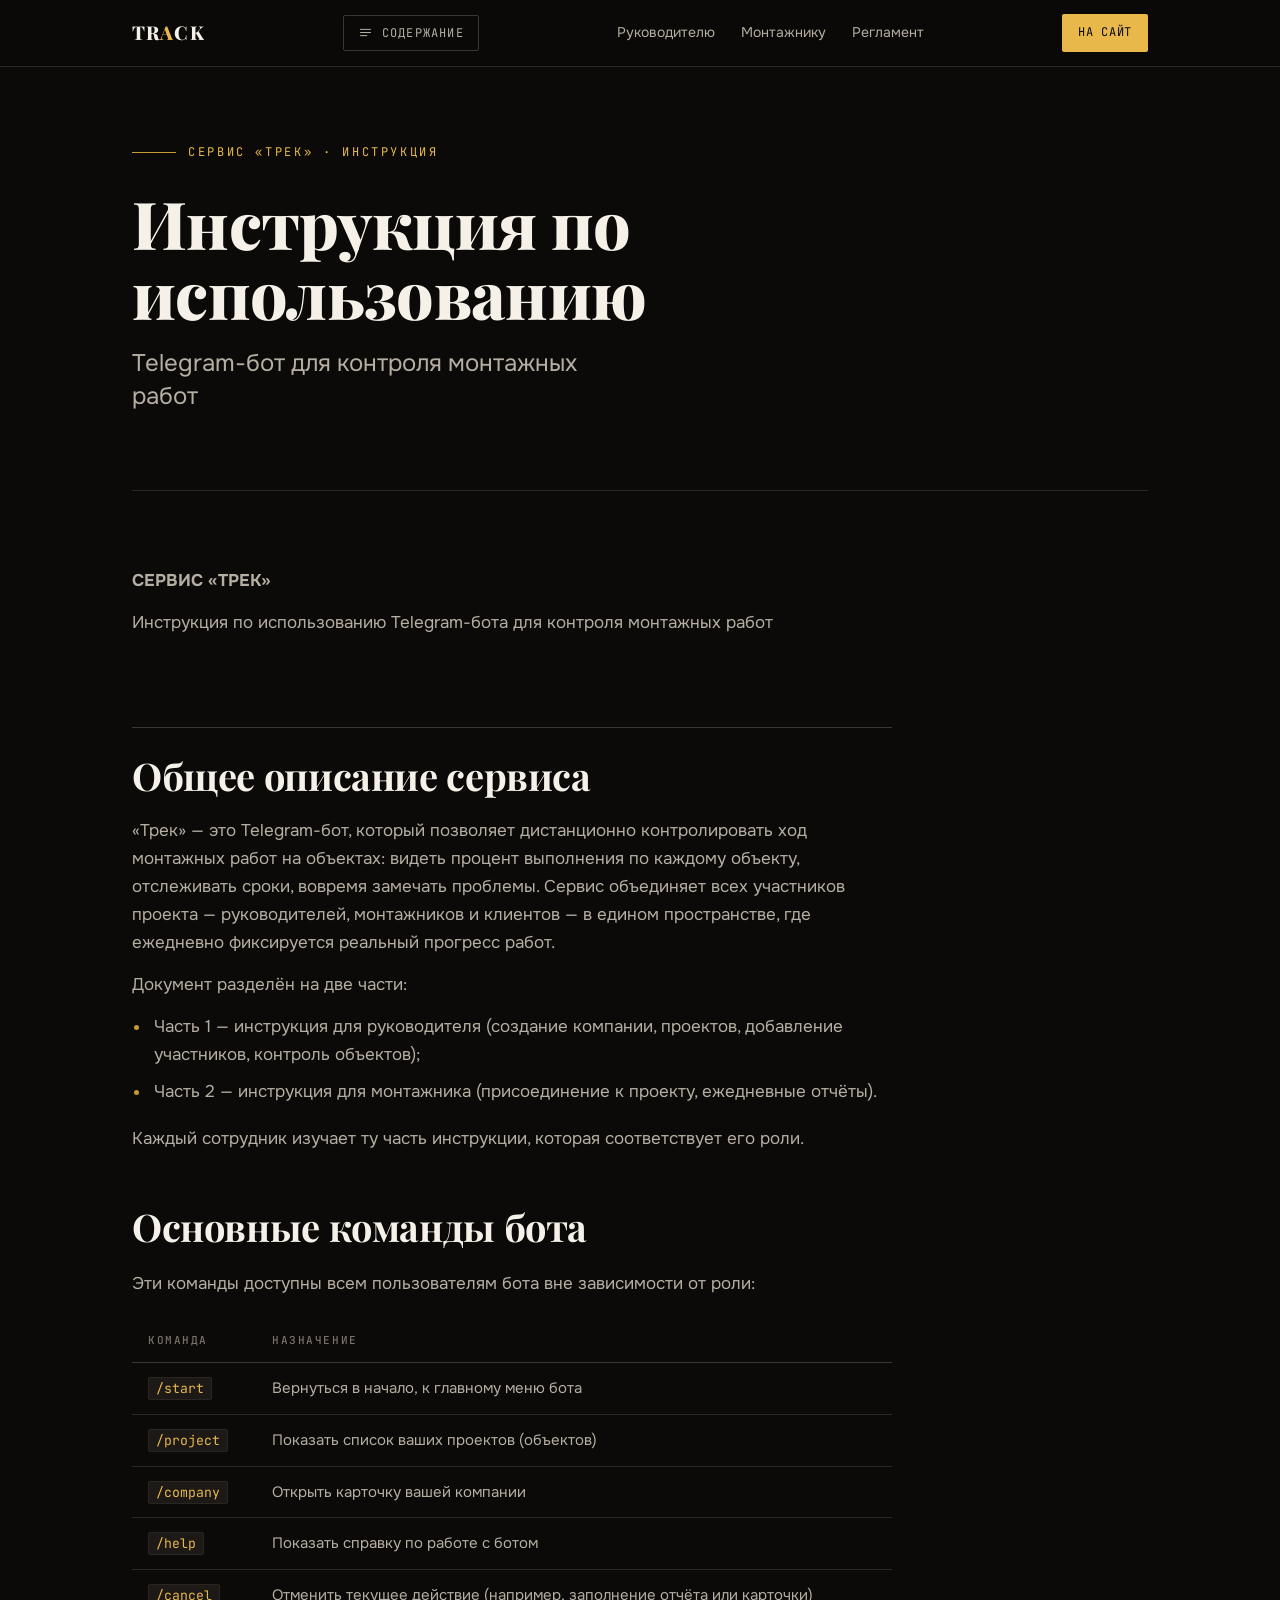
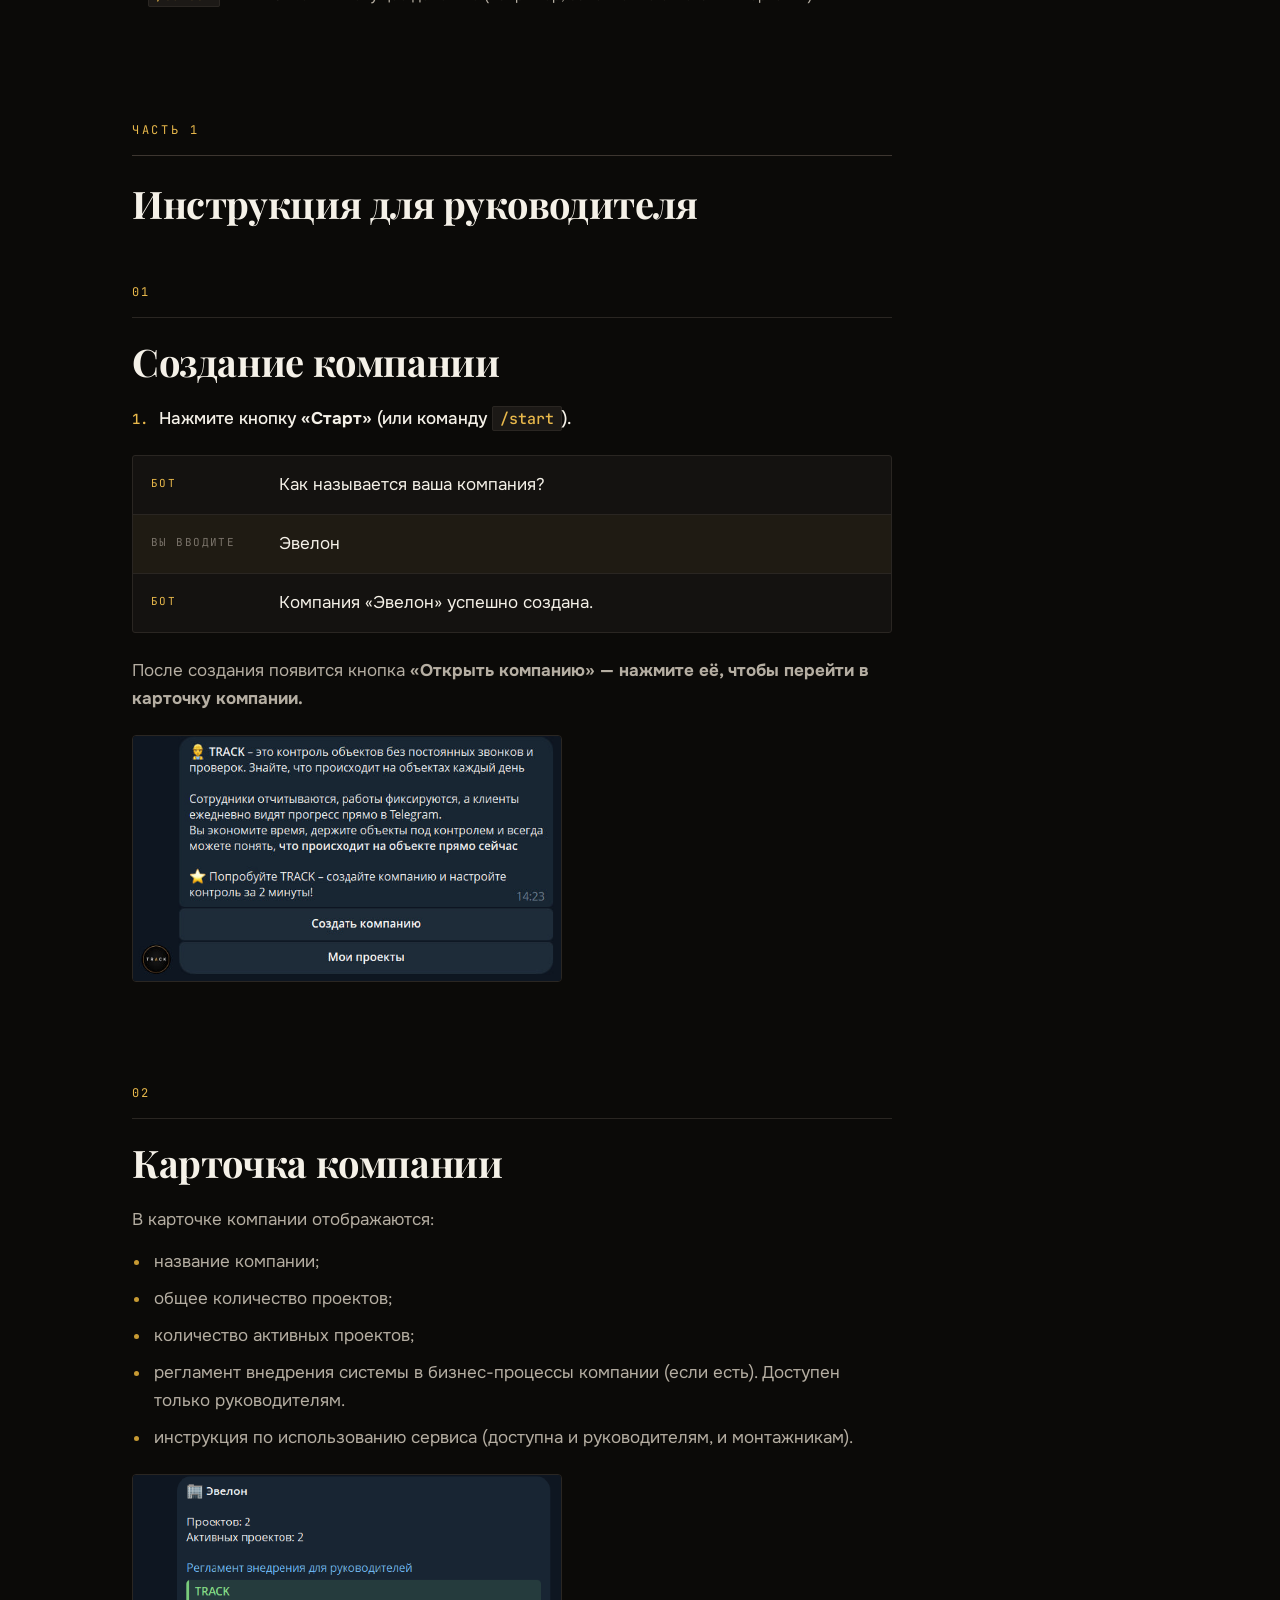
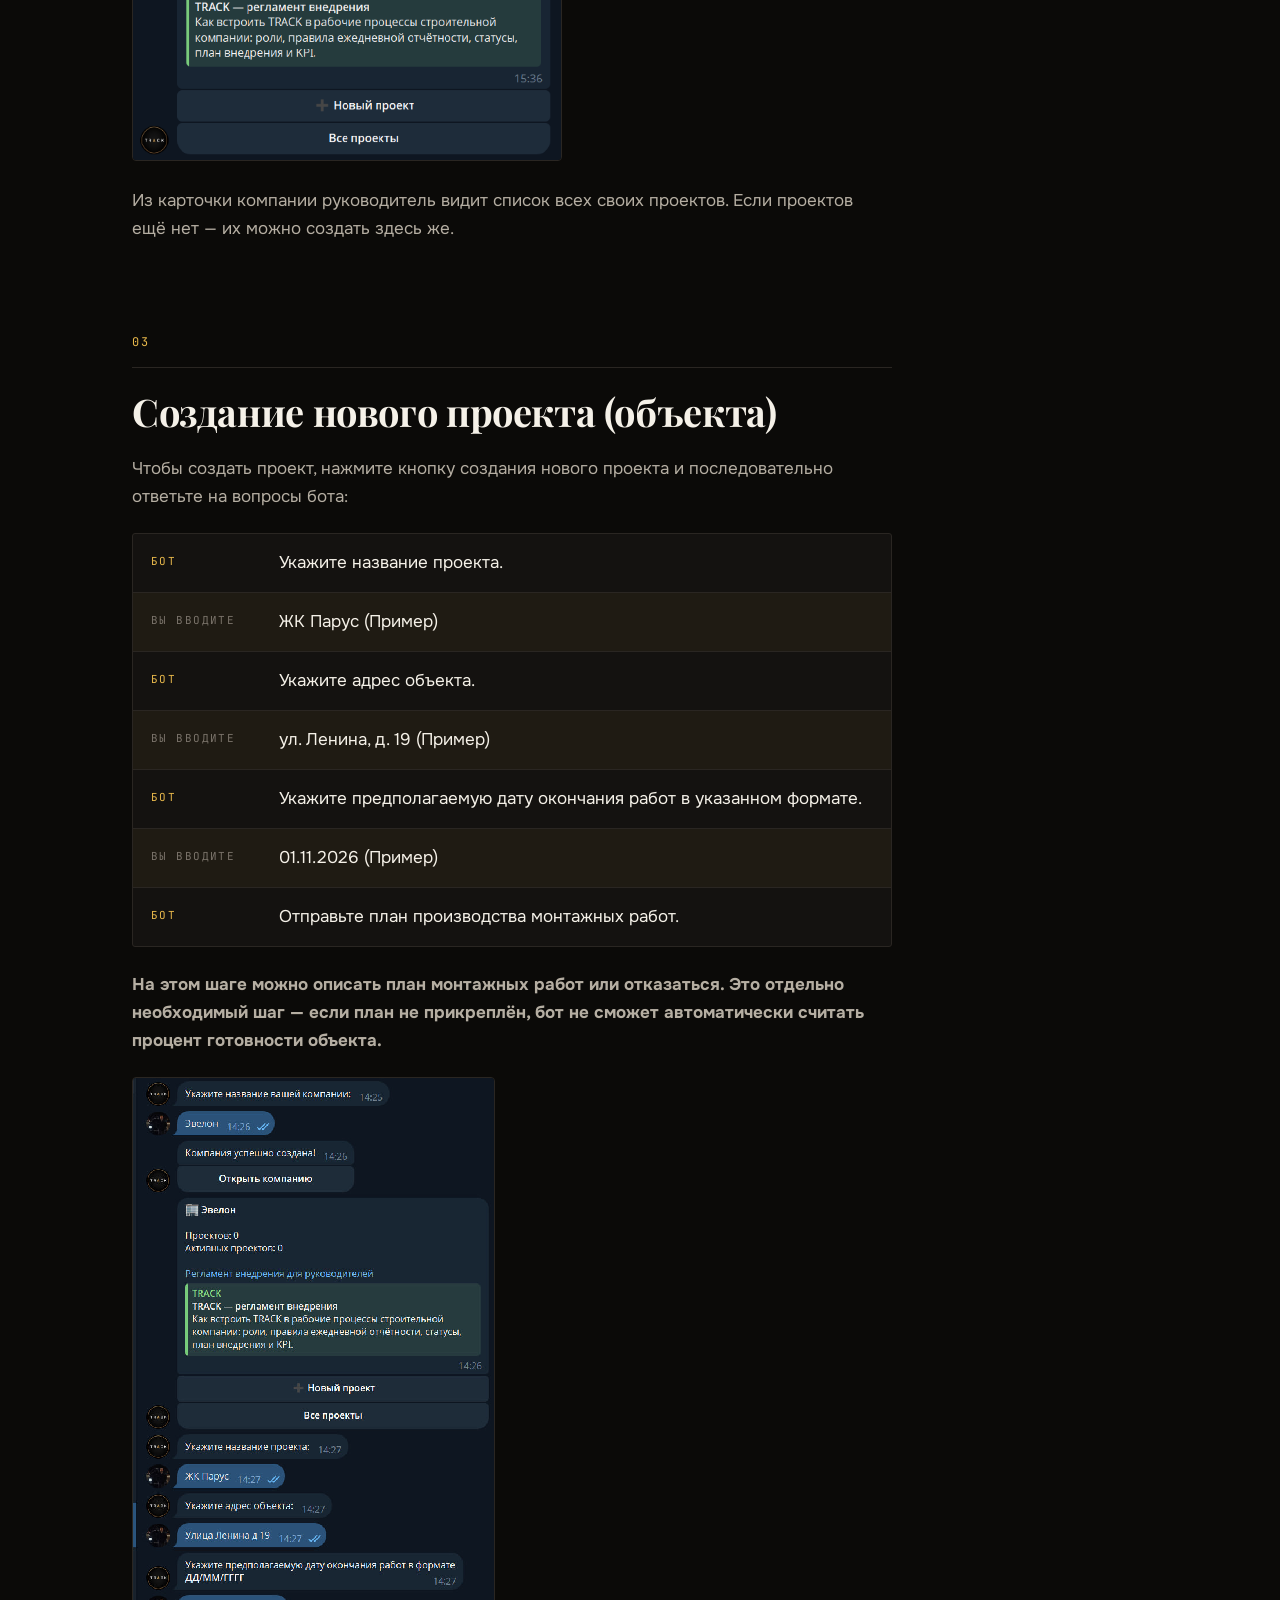
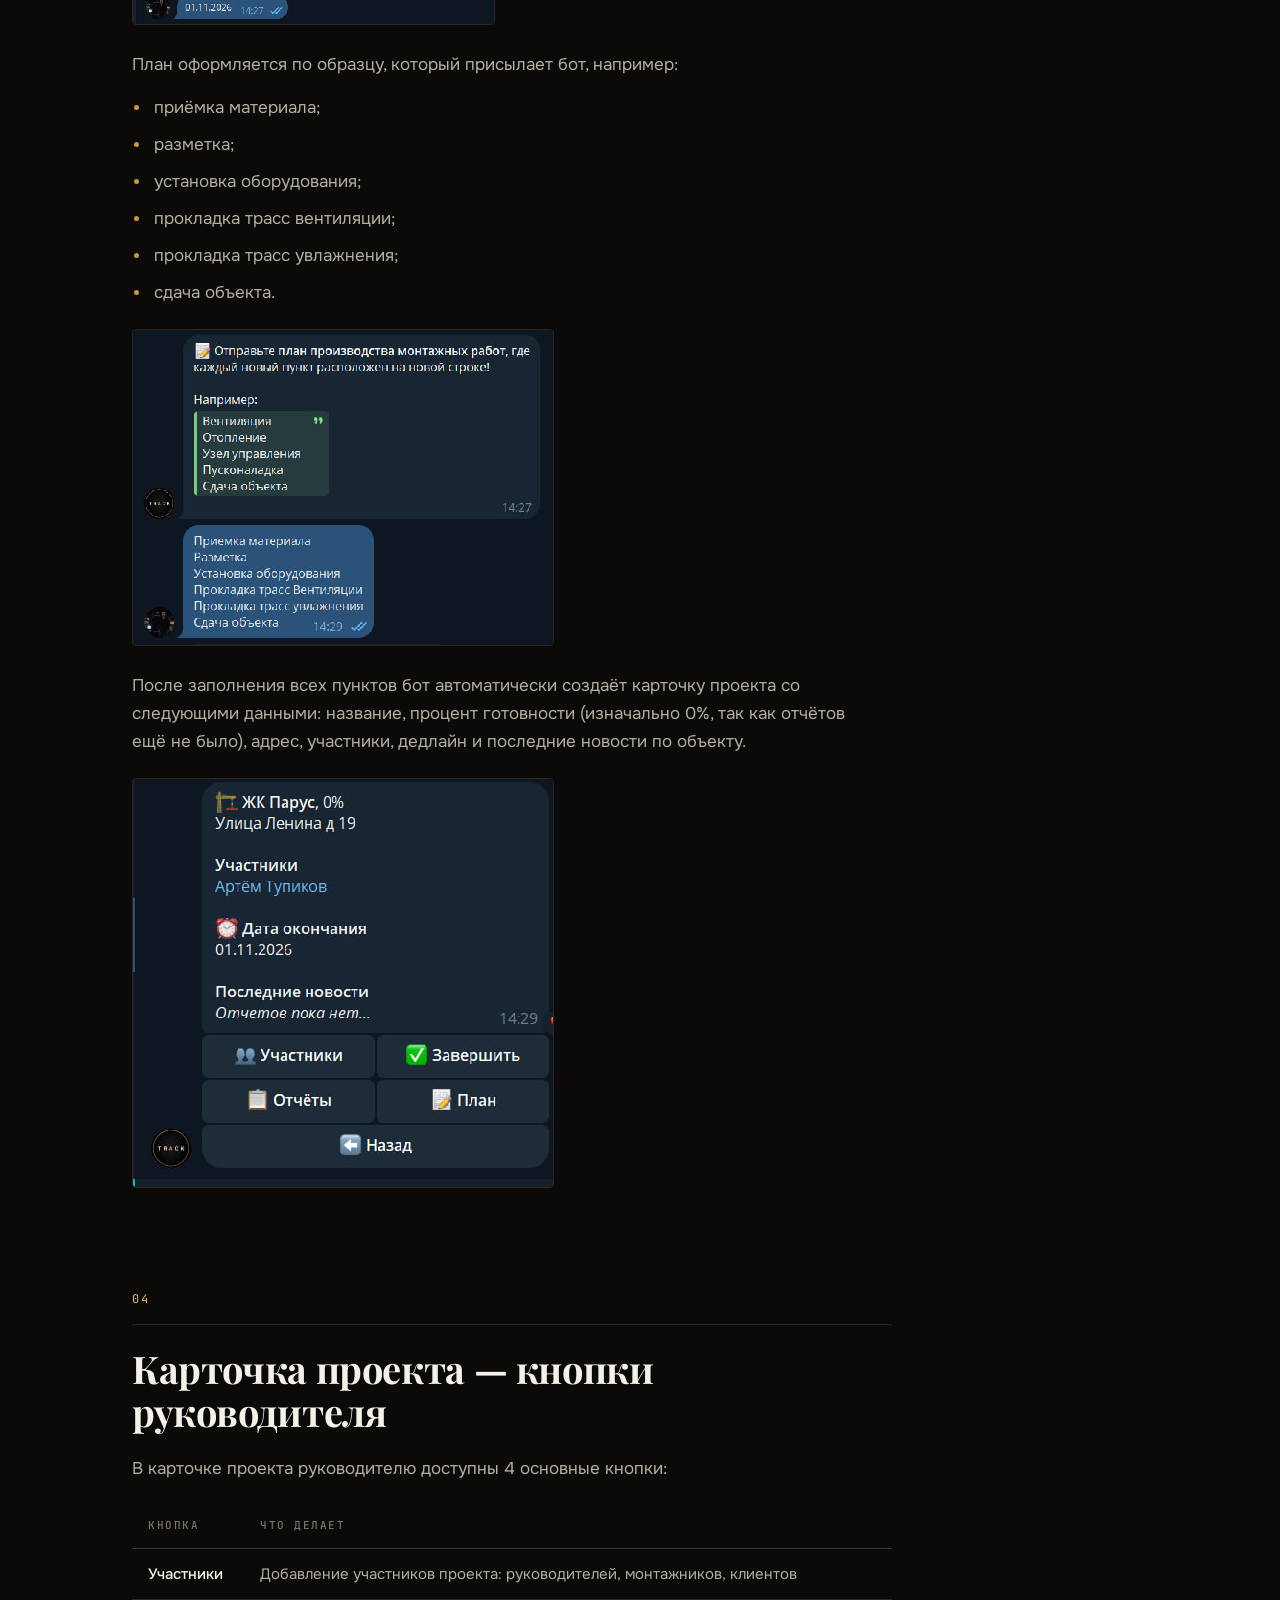
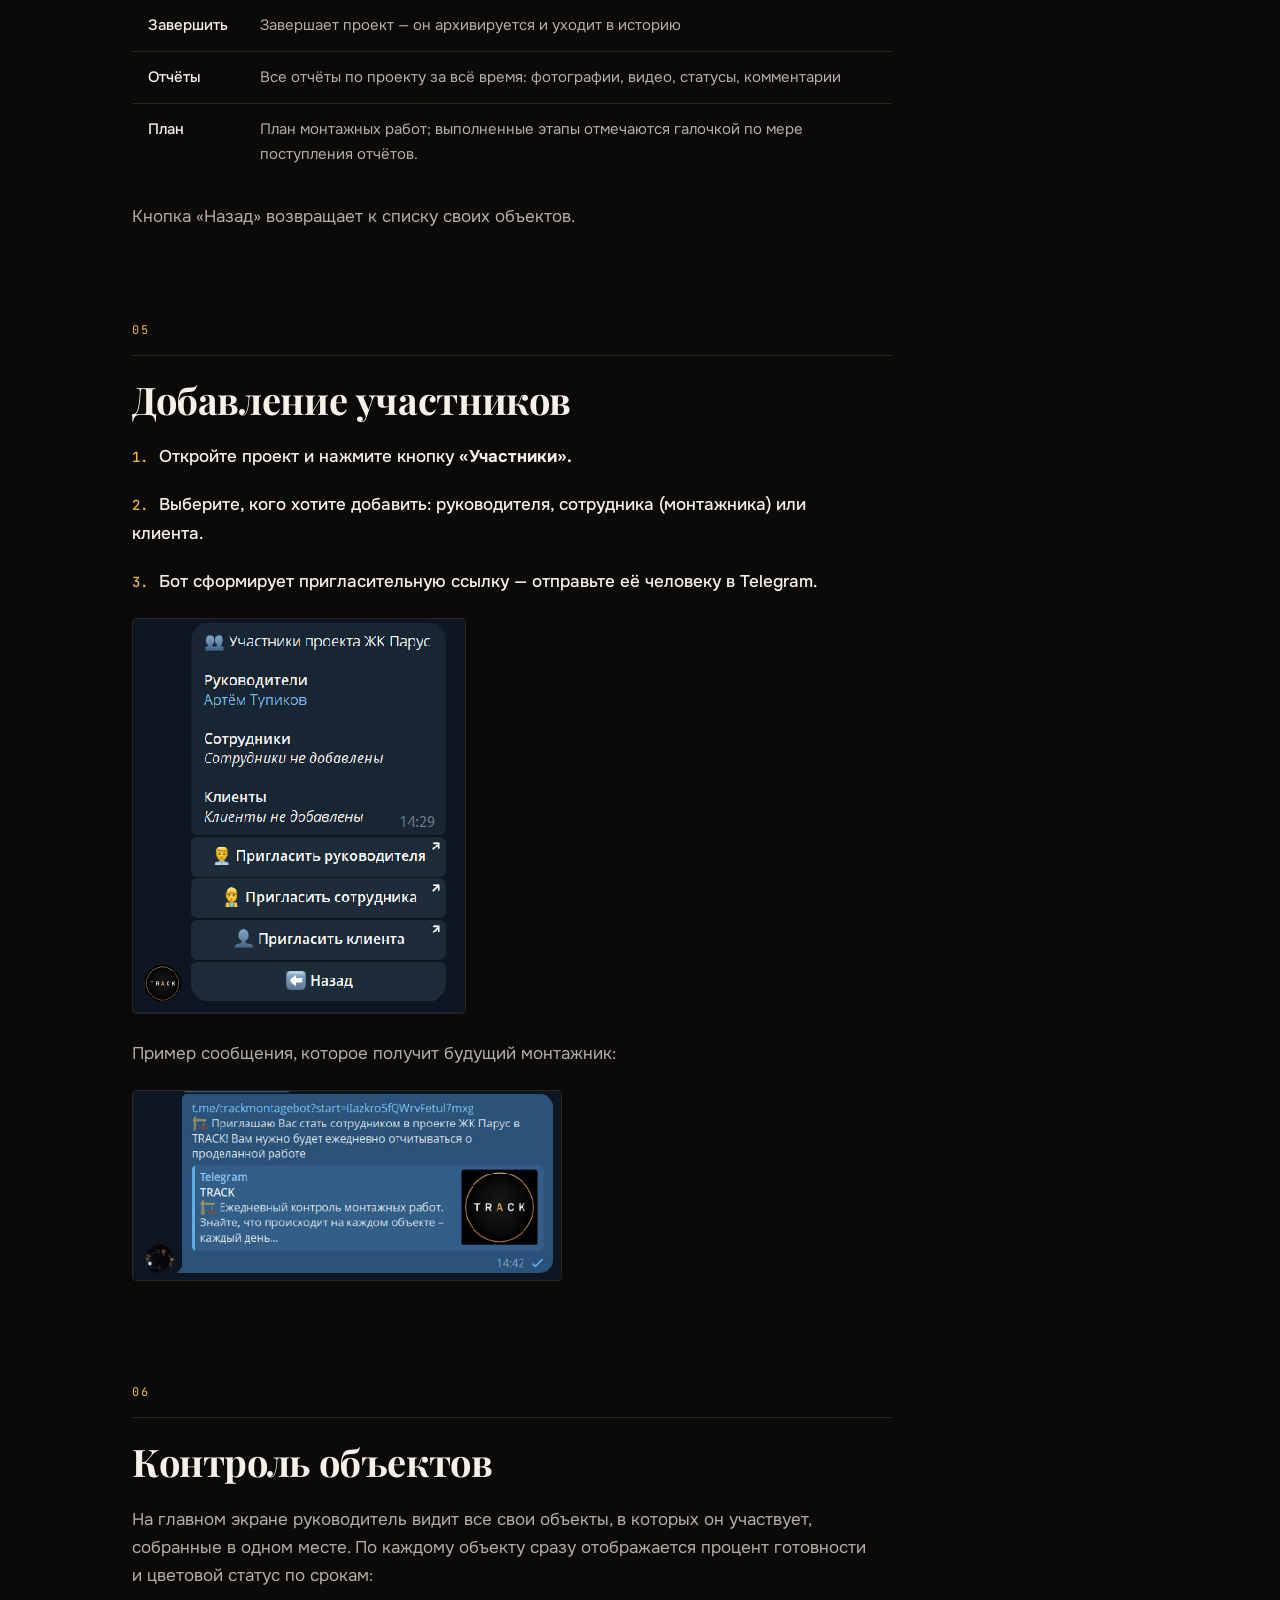
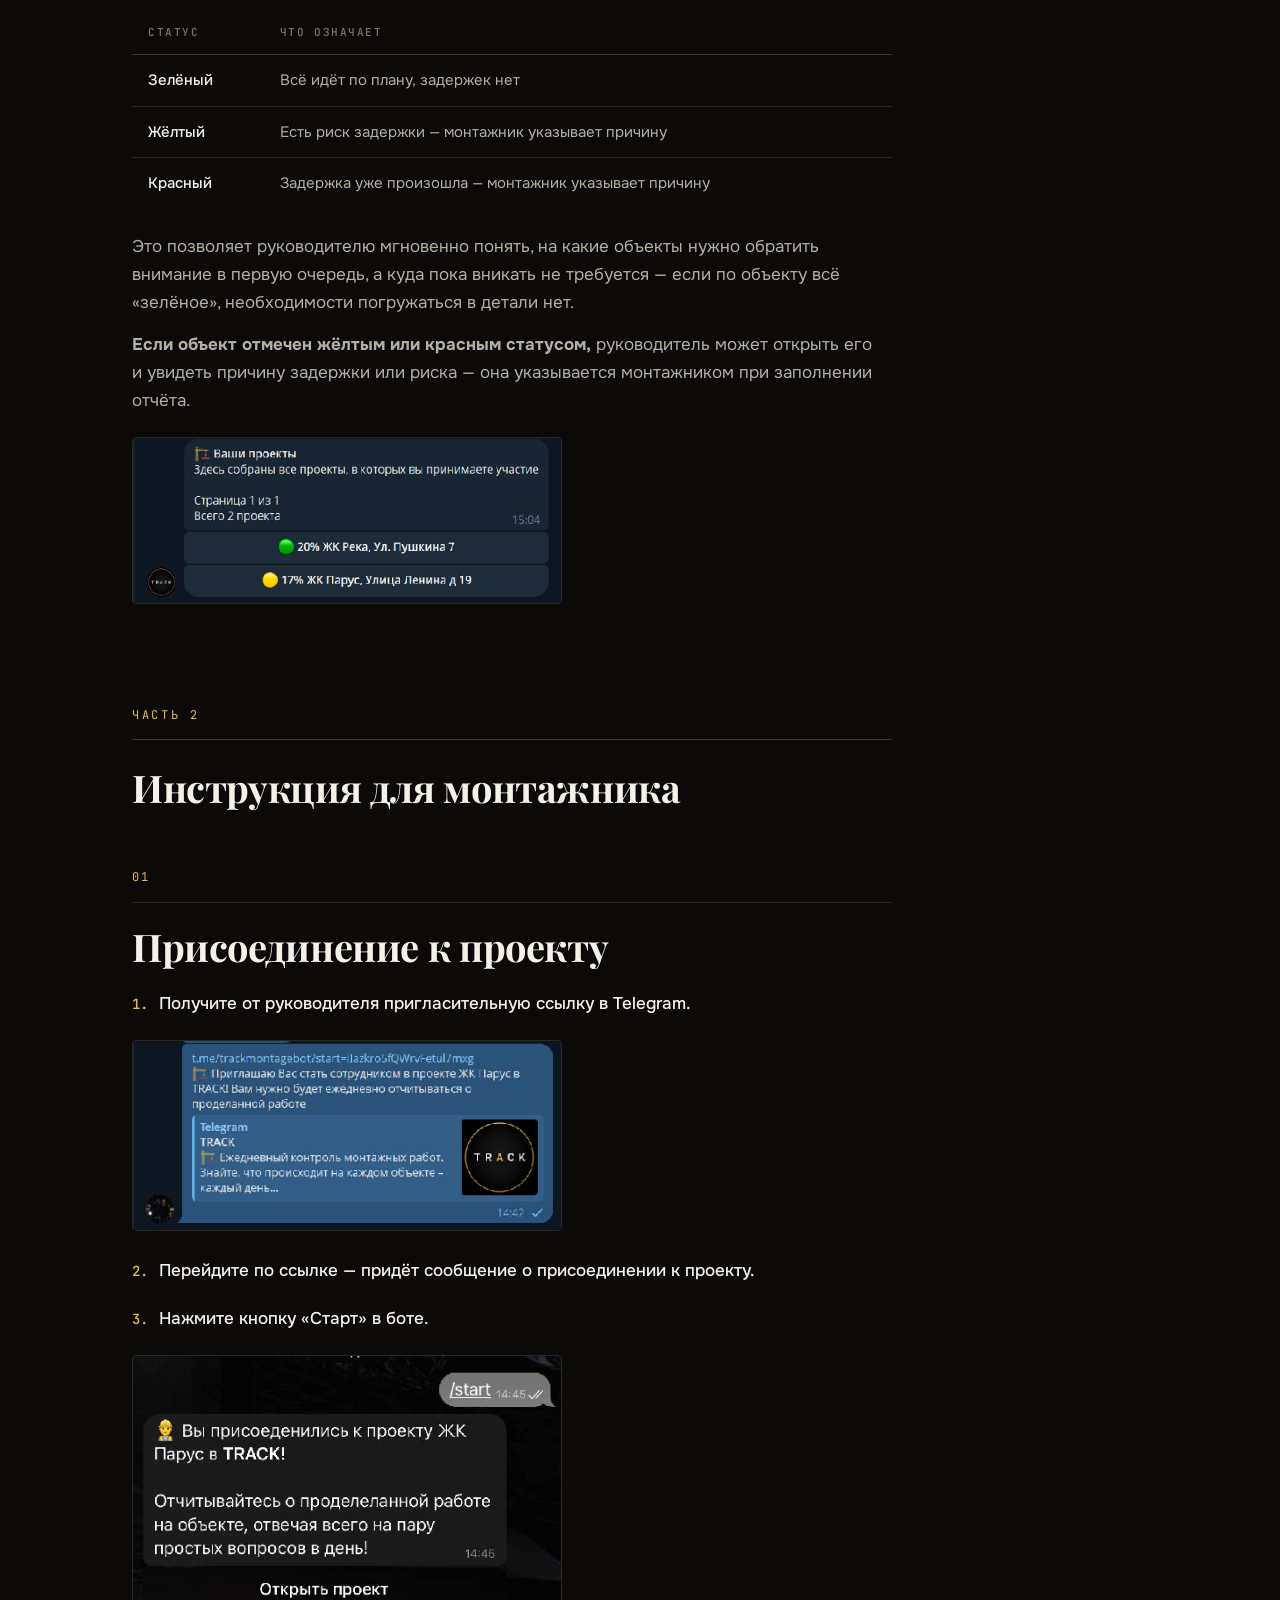
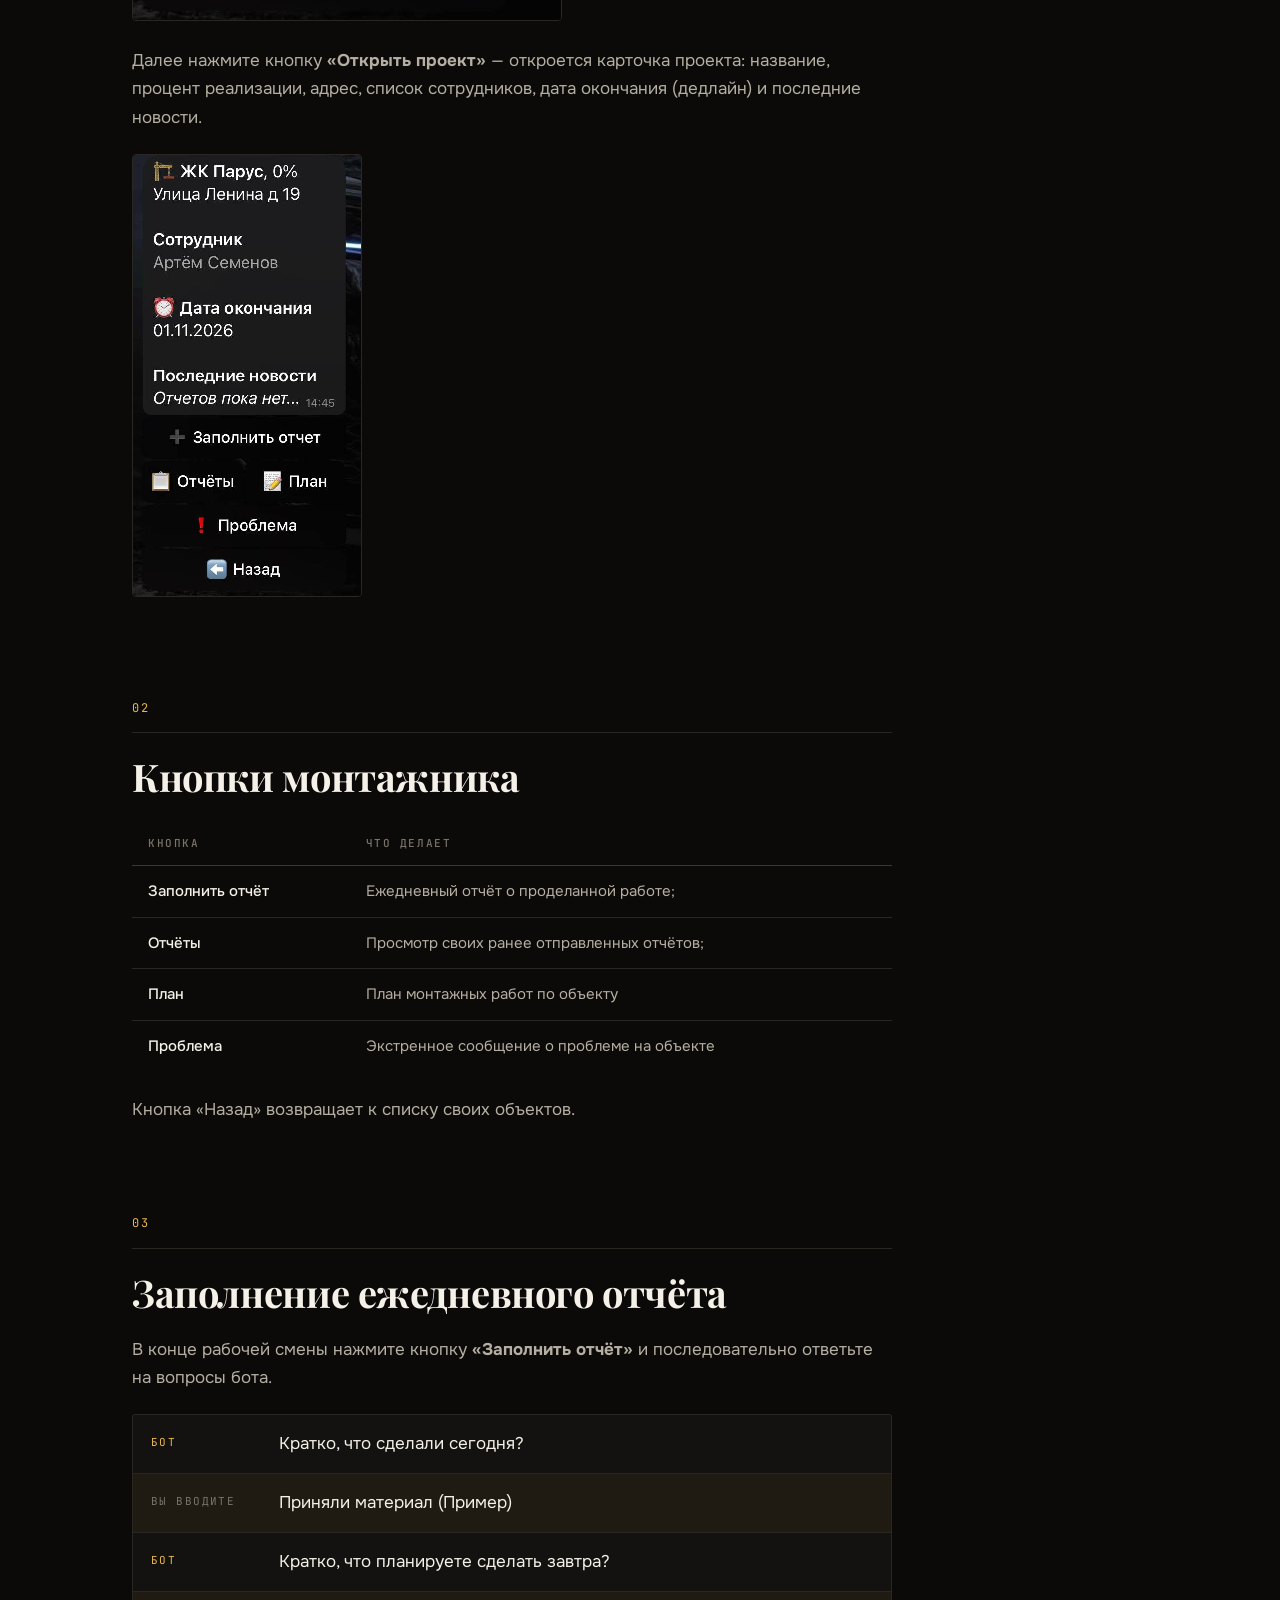
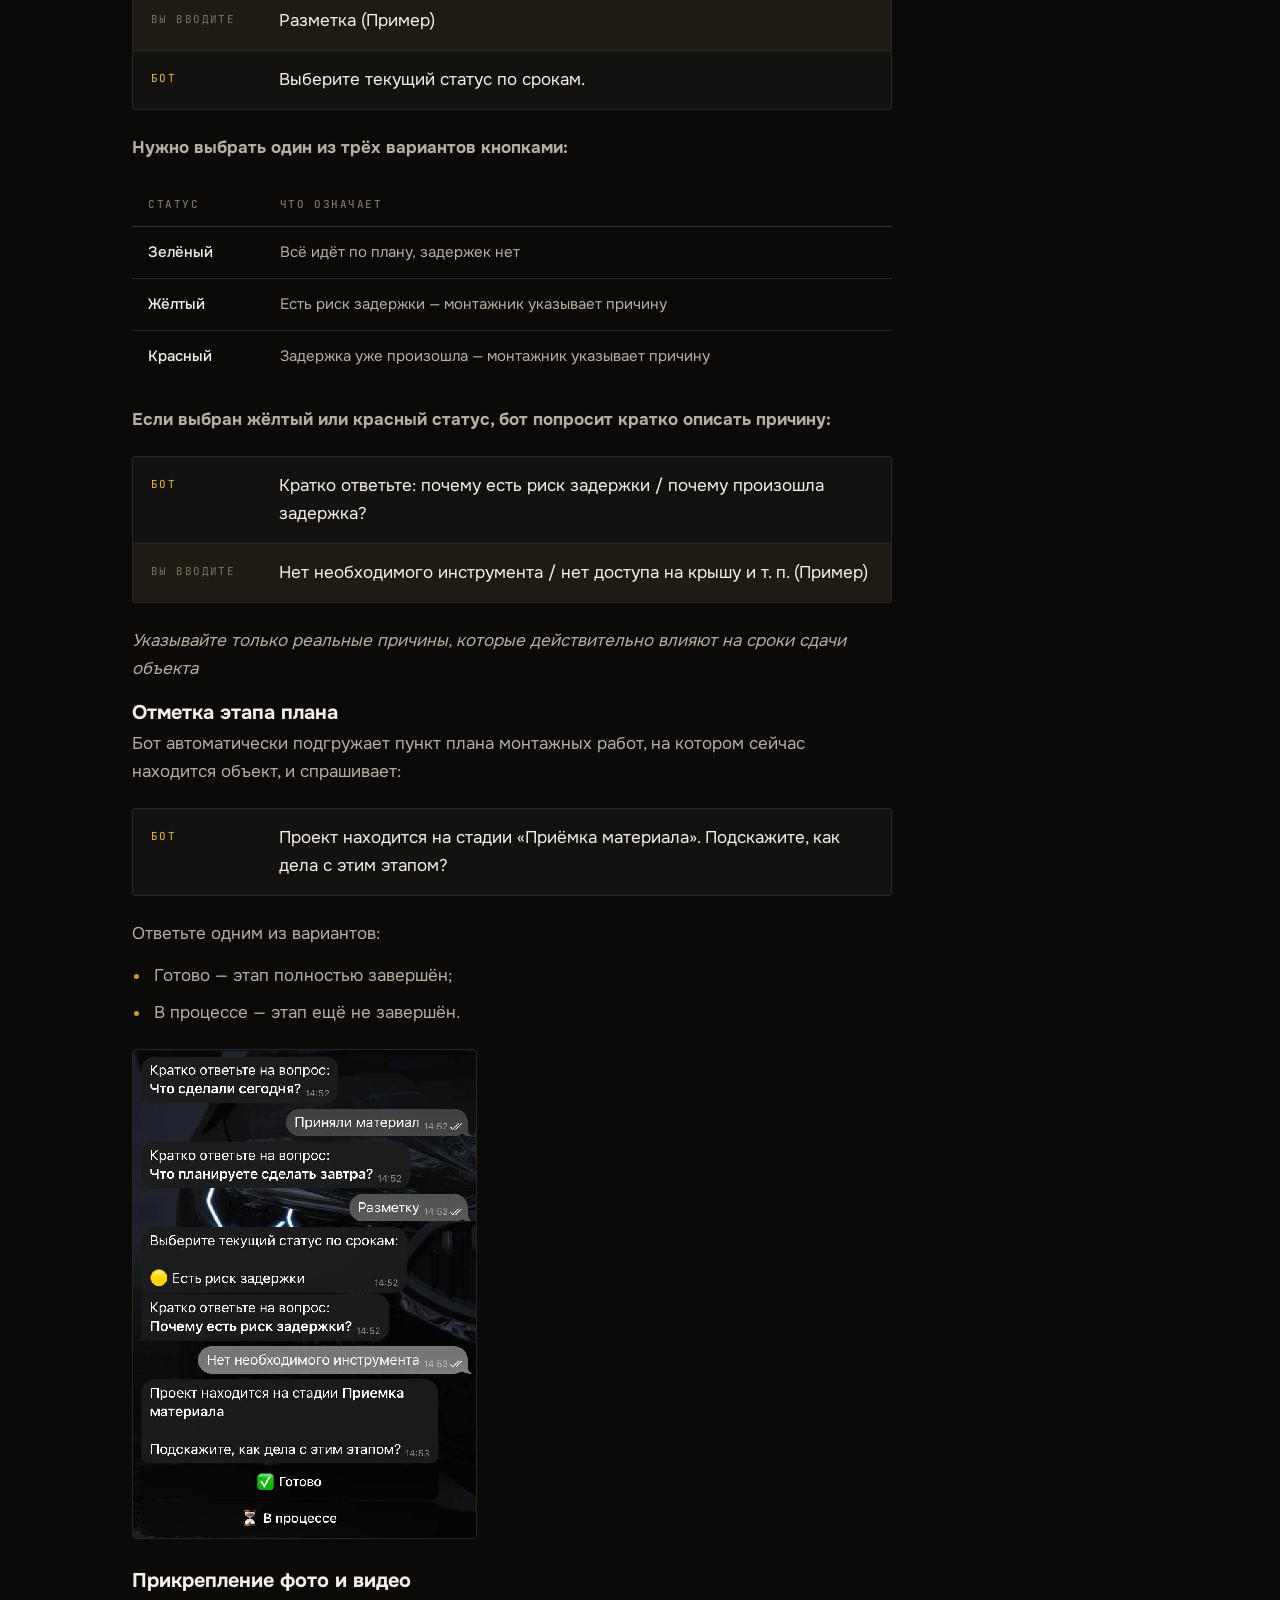
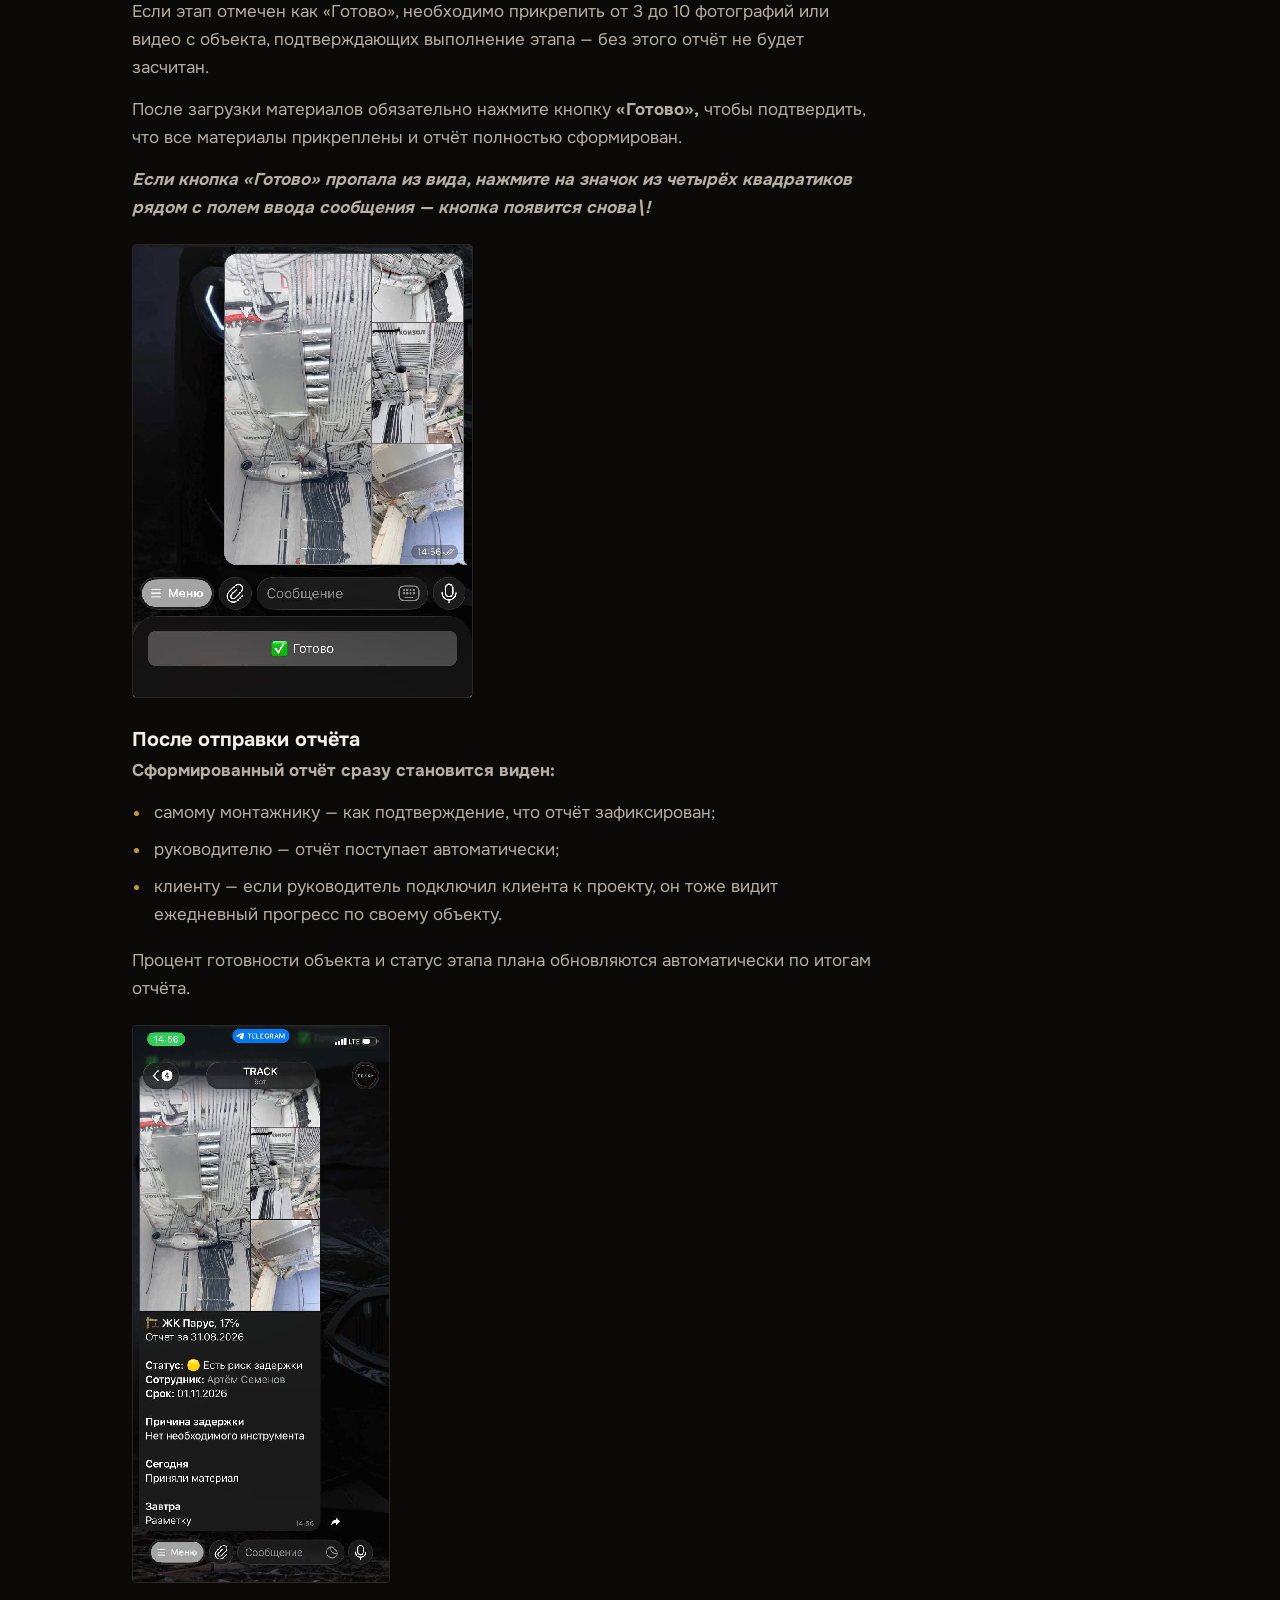
==== commit 409fb11f: "Stop upscaling instruction screenshots The screenshots were stretched to the full width of the readi" ====
--- a/instructions/index.html
+++ b/instructions/index.html
@@ -318,12 +318,13 @@
   .dlg-who{padding-top:0}
 }
 
-/* скриншоты */
-.shot{margin:24px 0 28px}
+/* скриншоты: никогда не растягиваем выше исходного размера — иначе мылит */
+.shot{margin:22px 0 26px;max-width:430px}
 .shot img{
-  display:block;width:100%;height:auto;border-radius:4px;
+  display:block;width:auto;height:auto;max-width:100%;border-radius:4px;
   border:1px solid var(--edge);background:var(--surface);
 }
+@media(max-width:520px){.shot{max-width:100%}}
 
 /* нумерованные шаги */
 .sec p.step{border-left:0;padding-left:0}
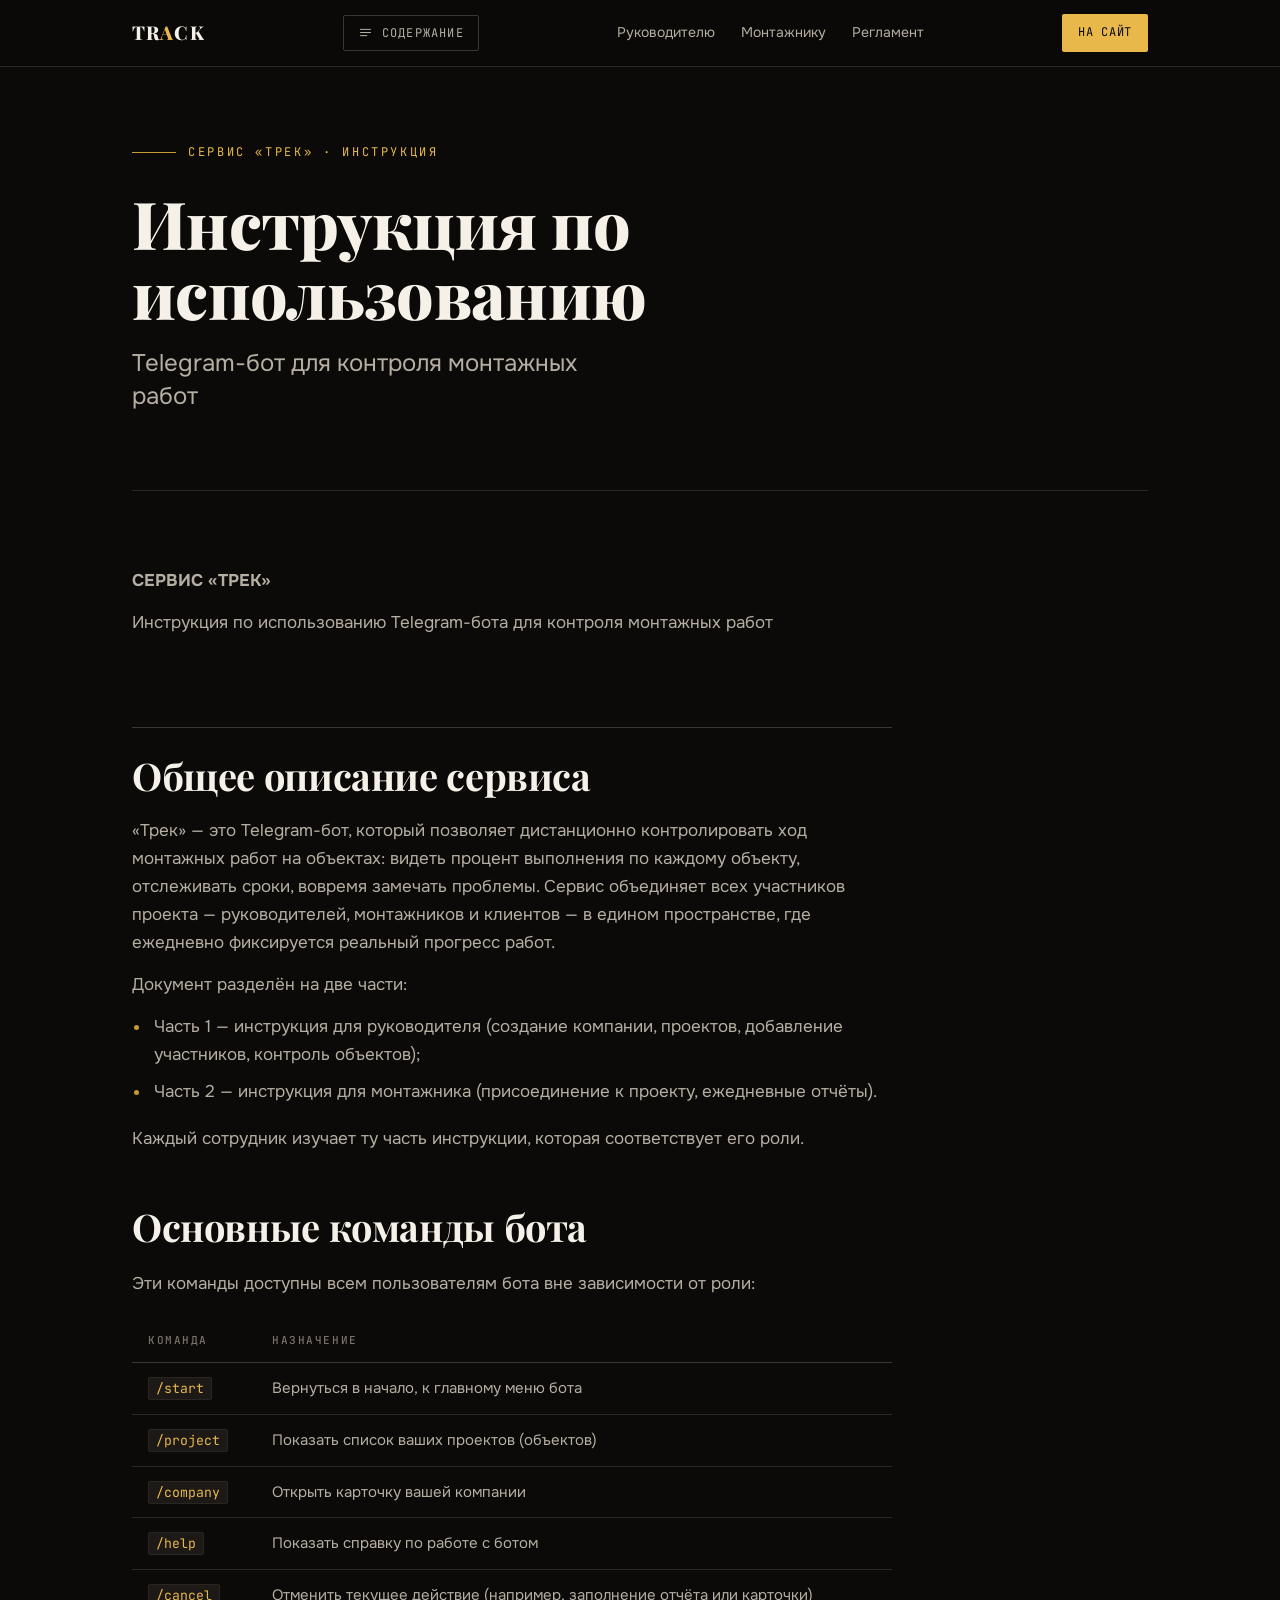
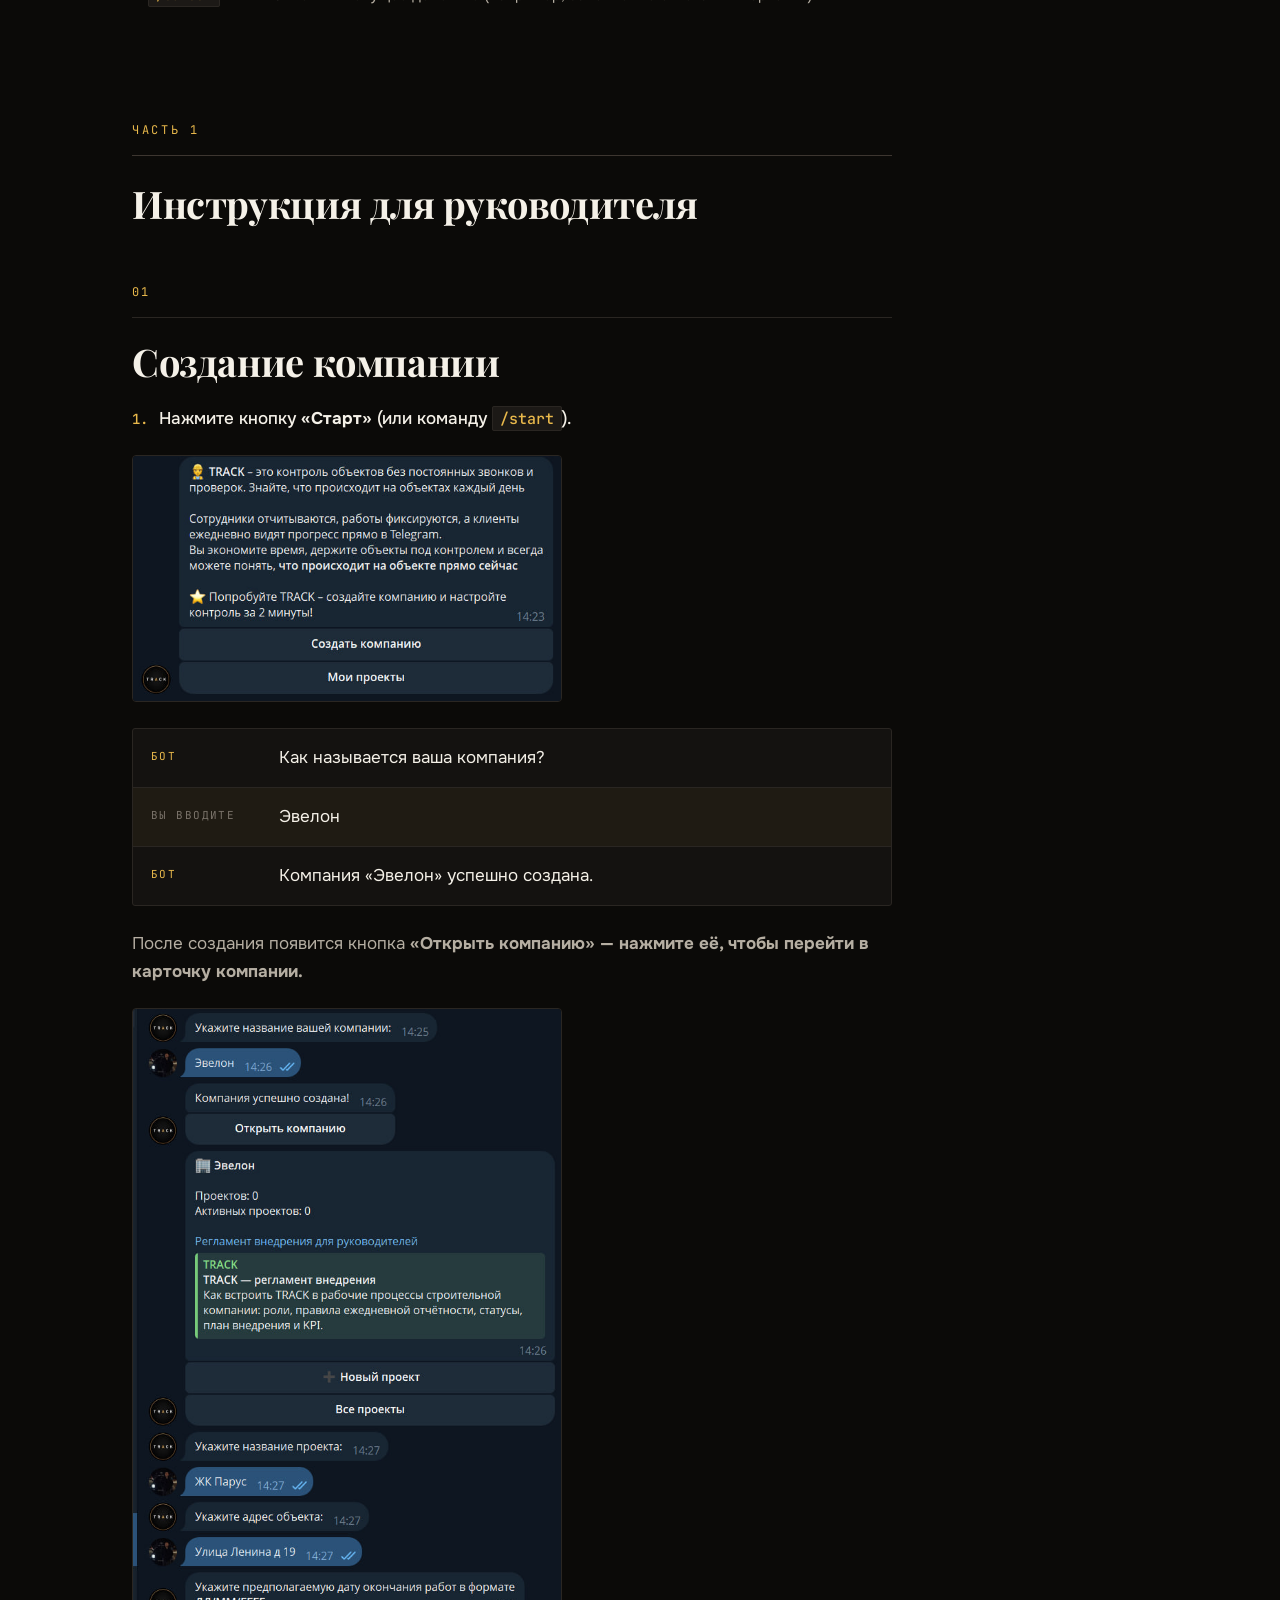
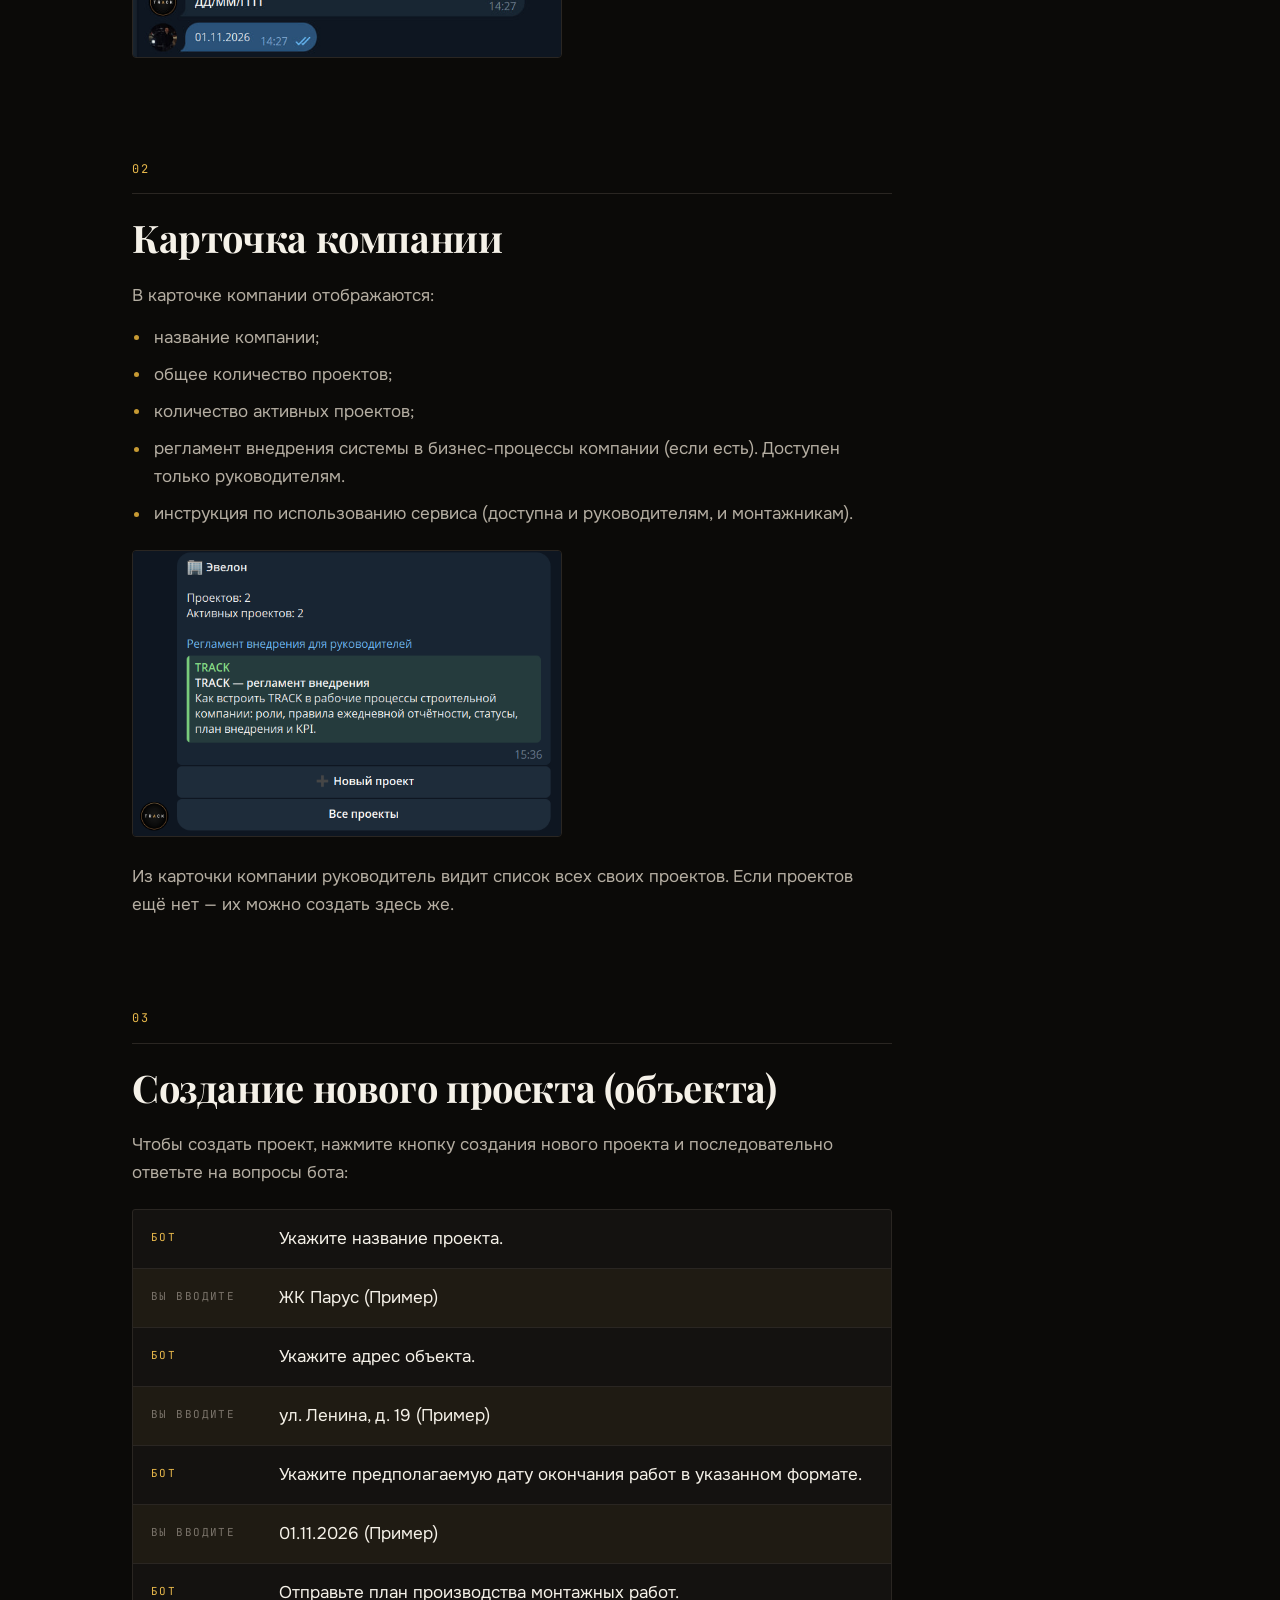
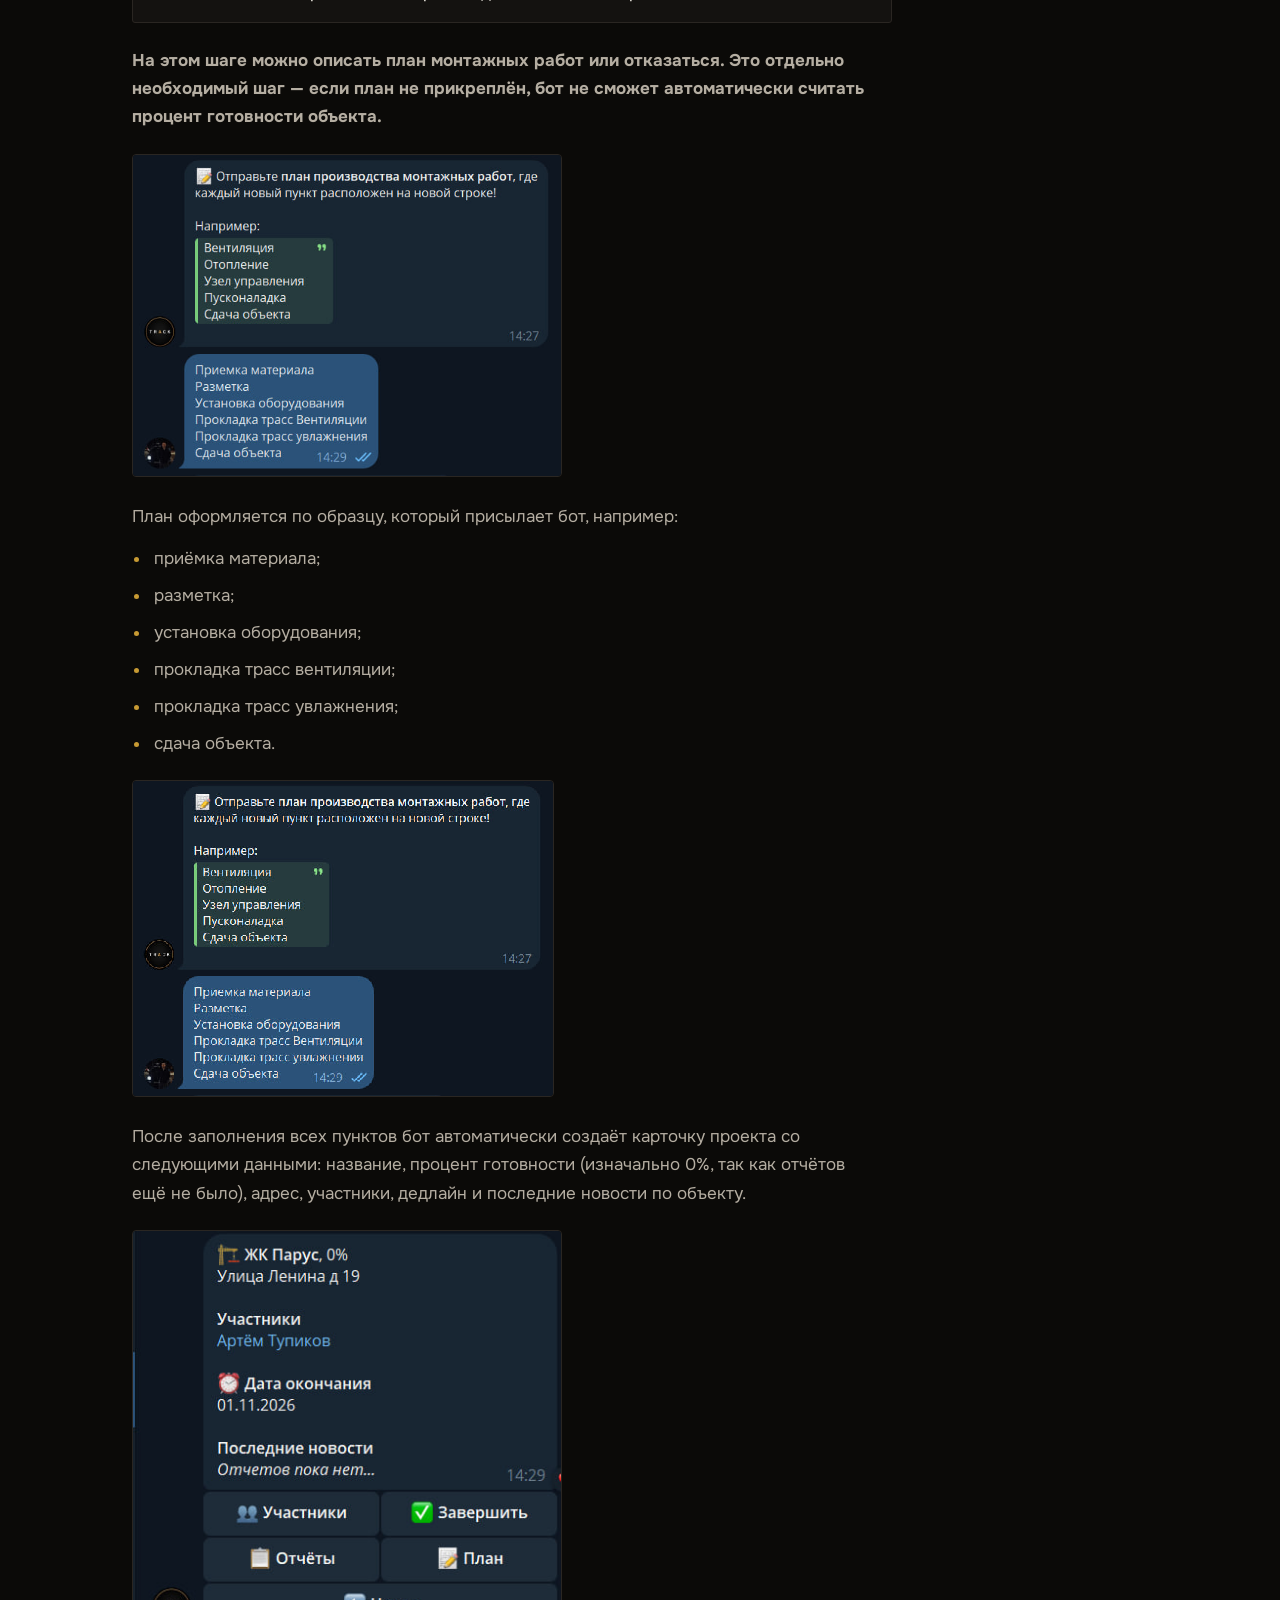
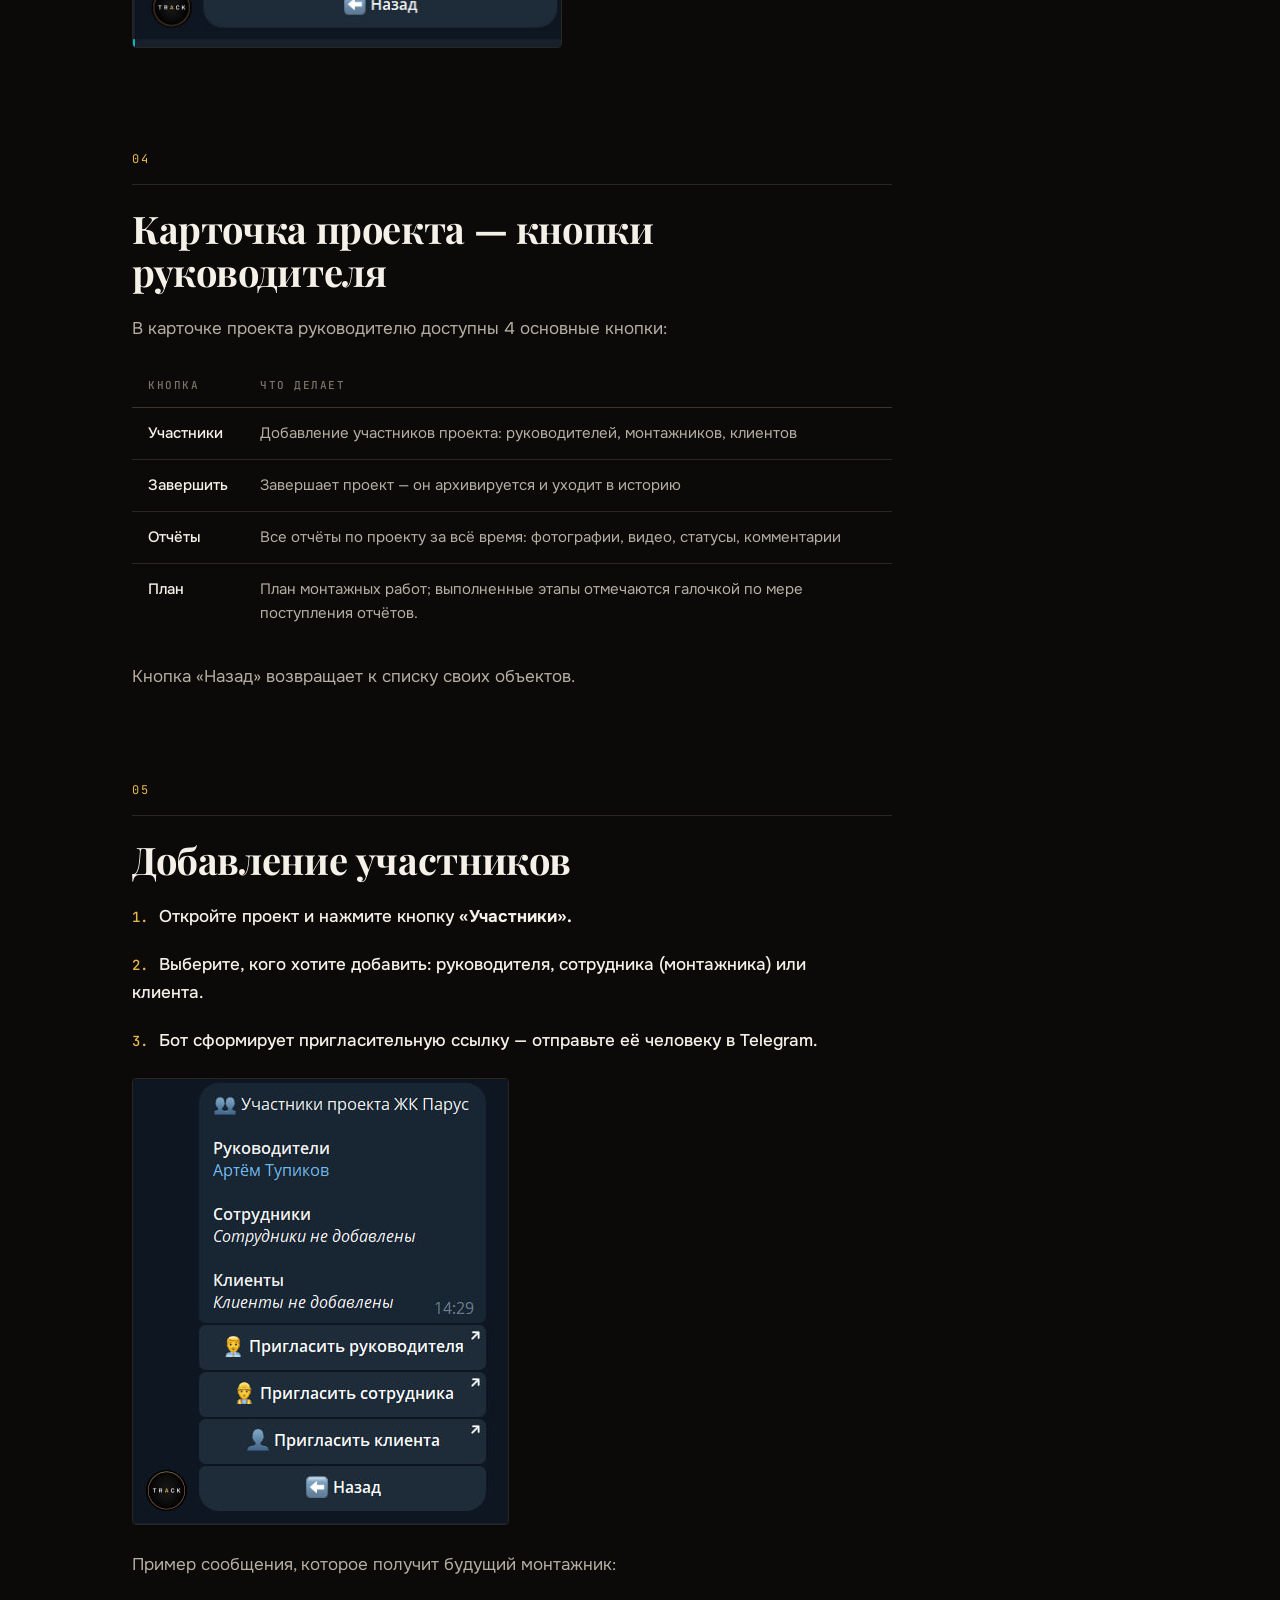
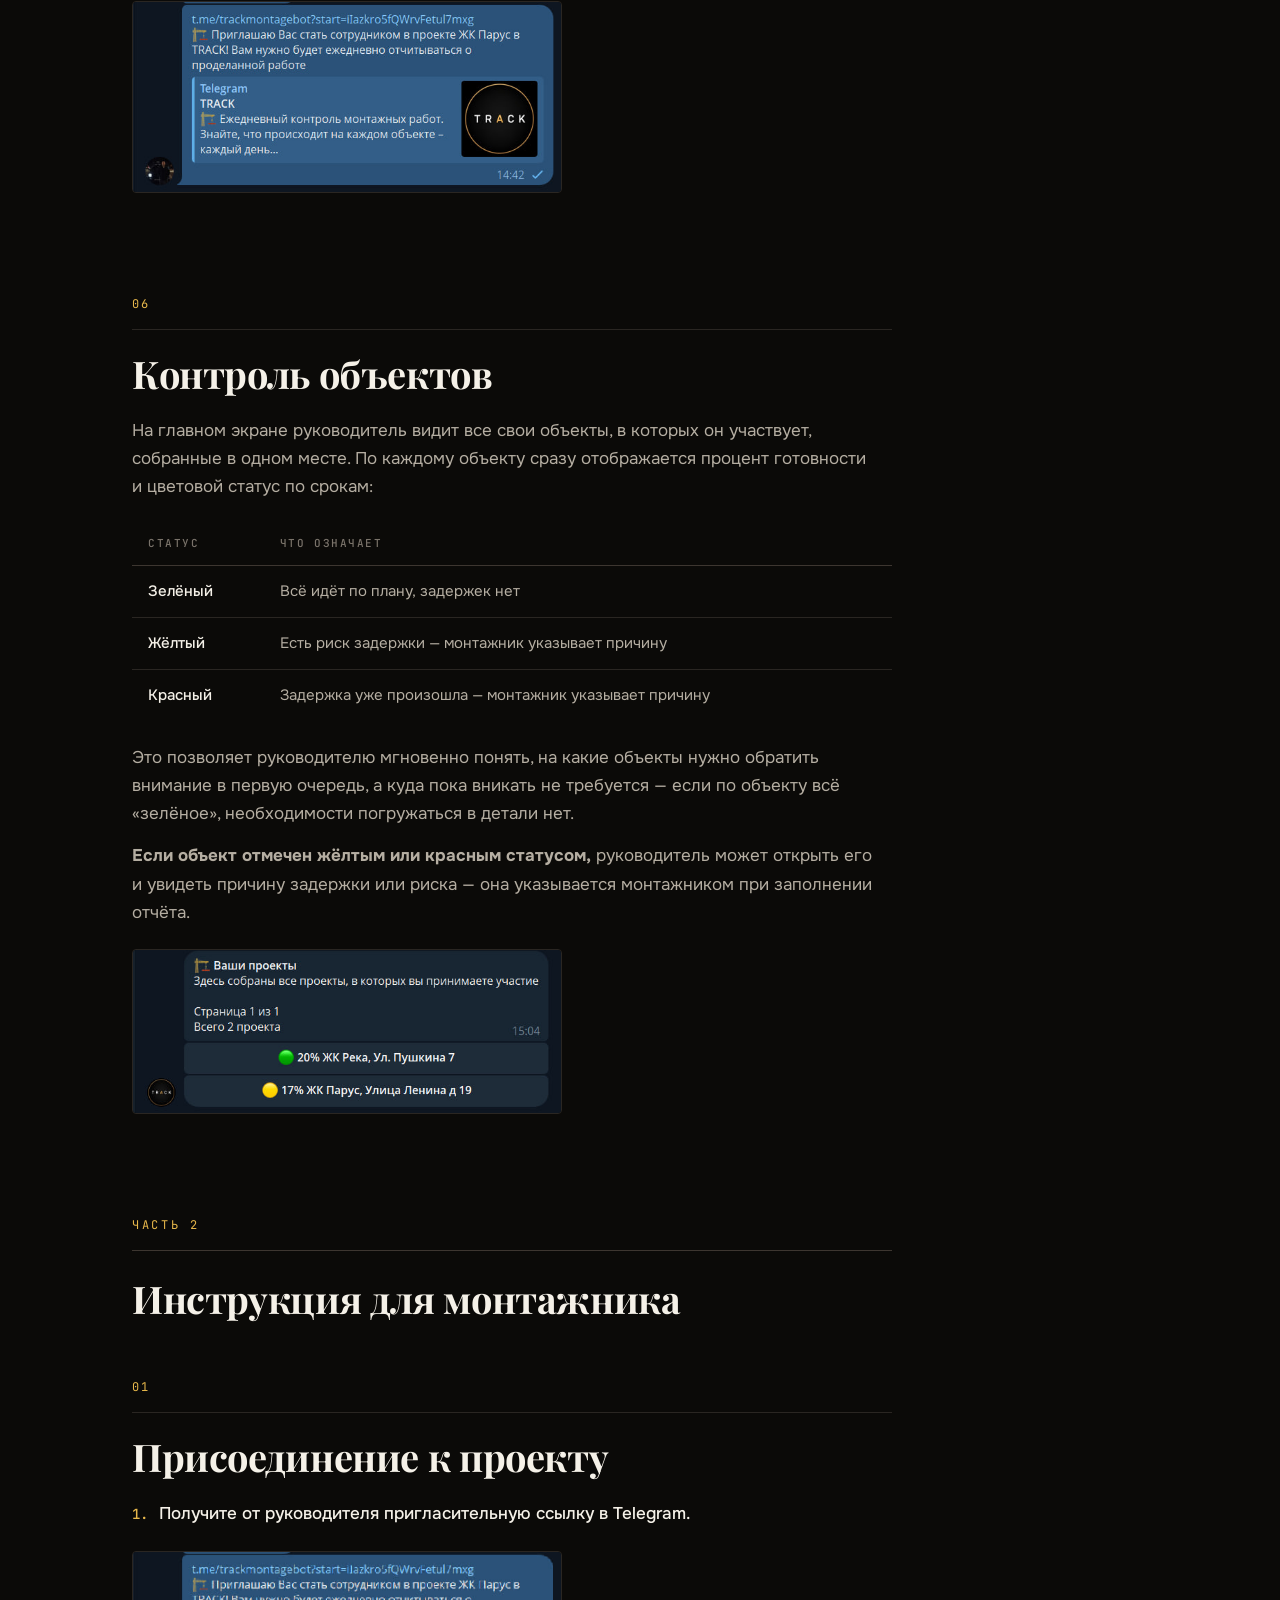
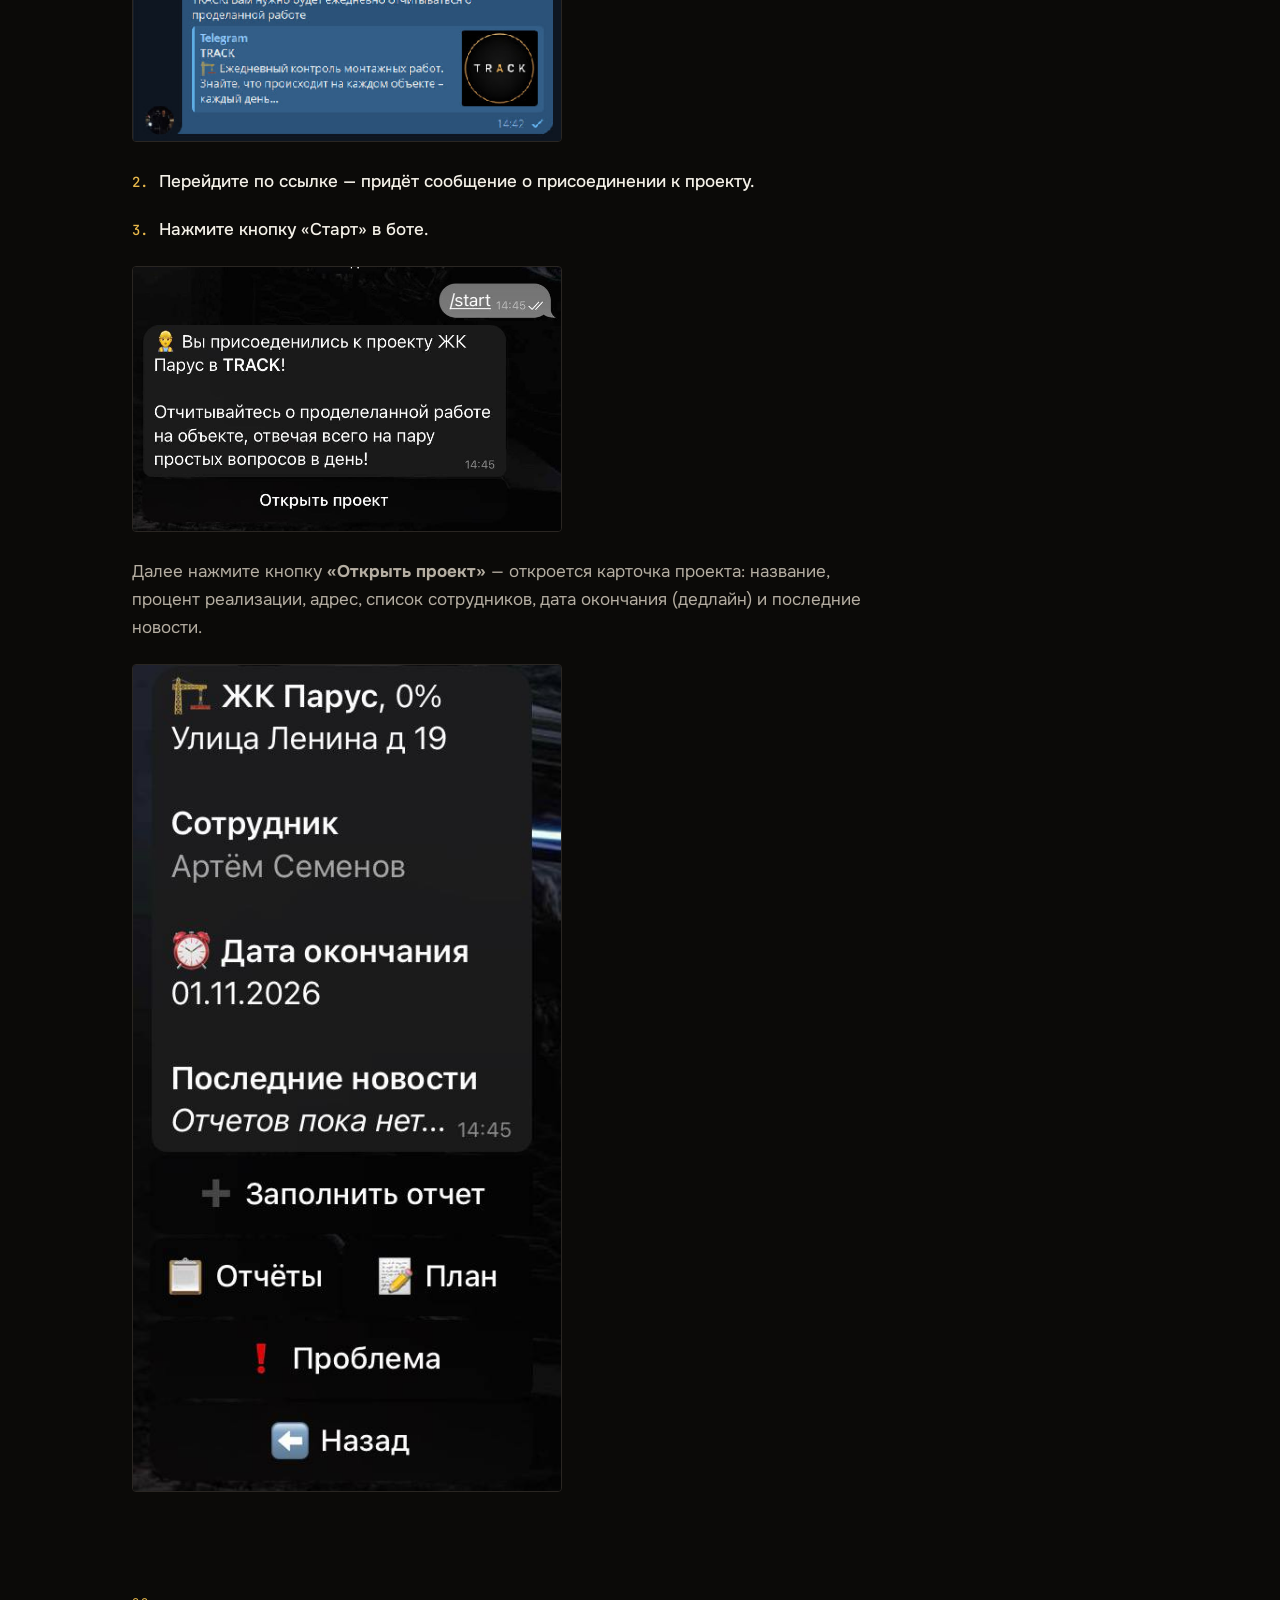
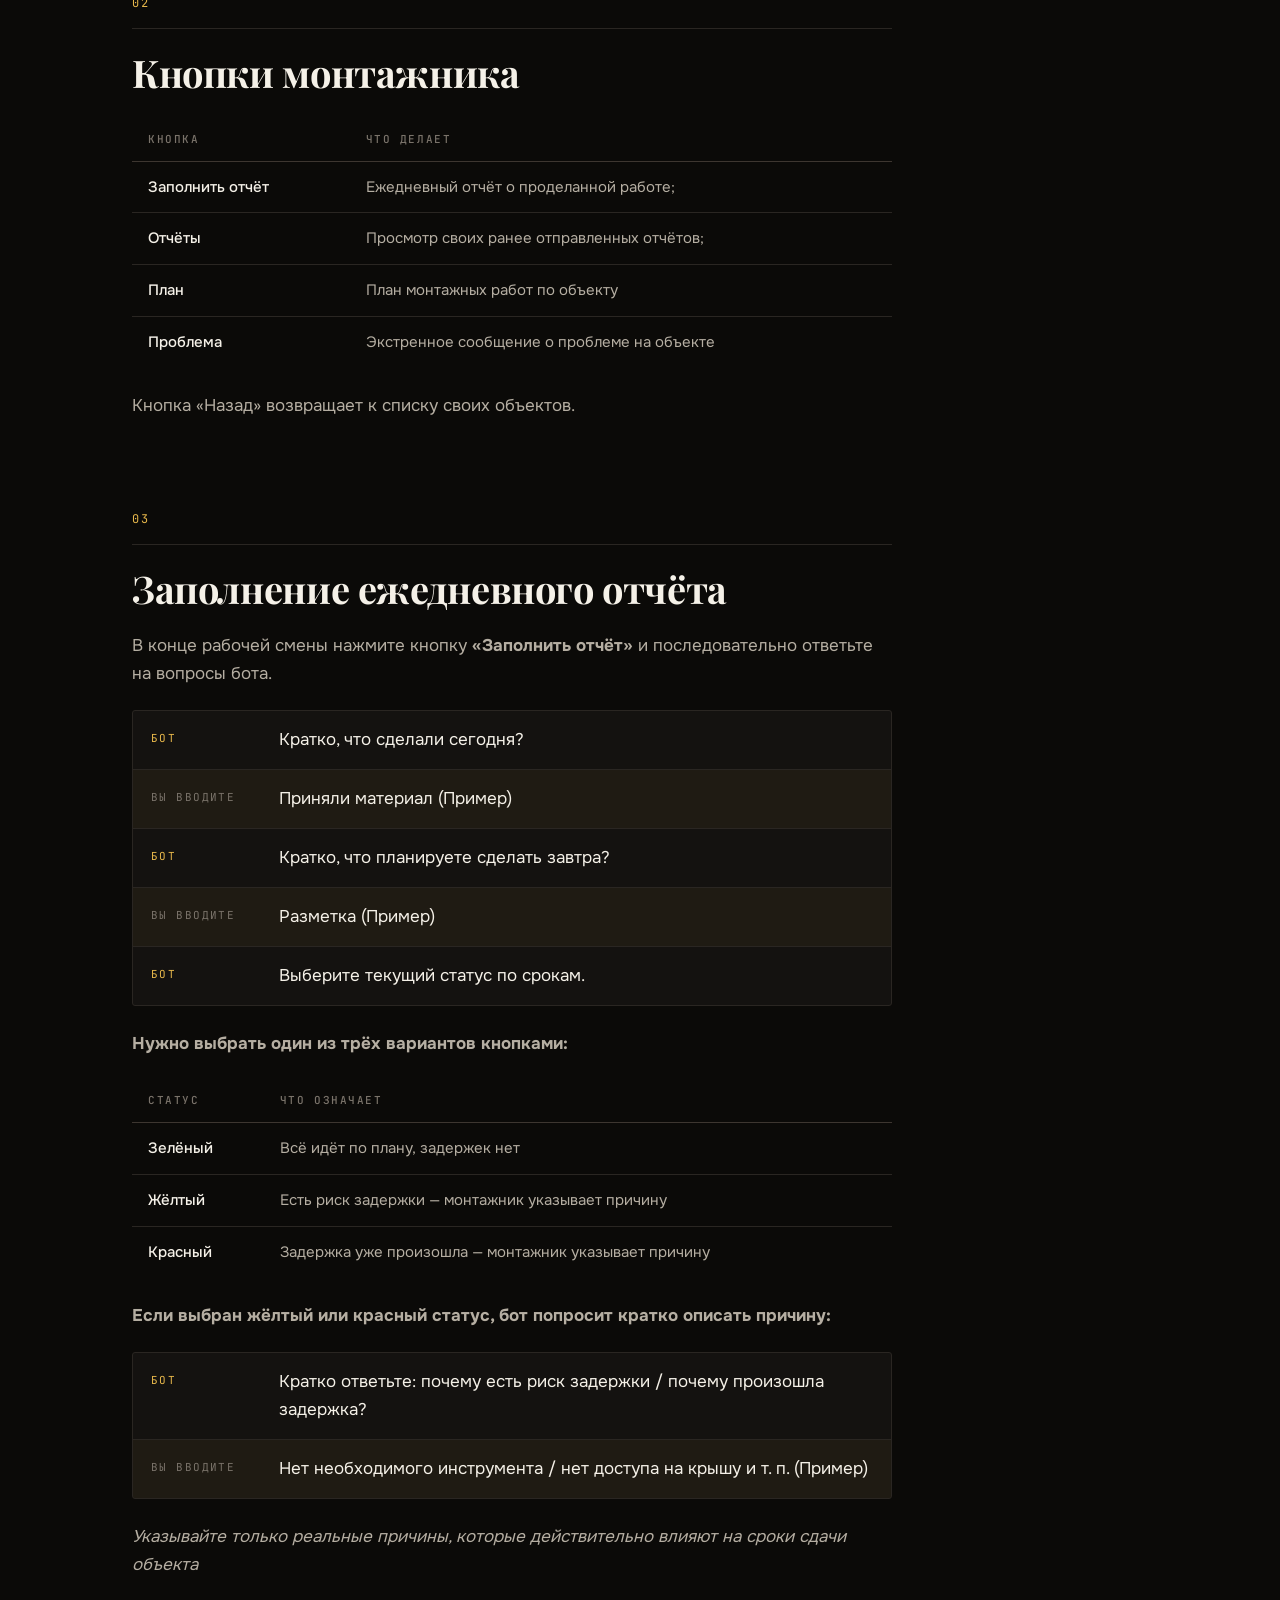
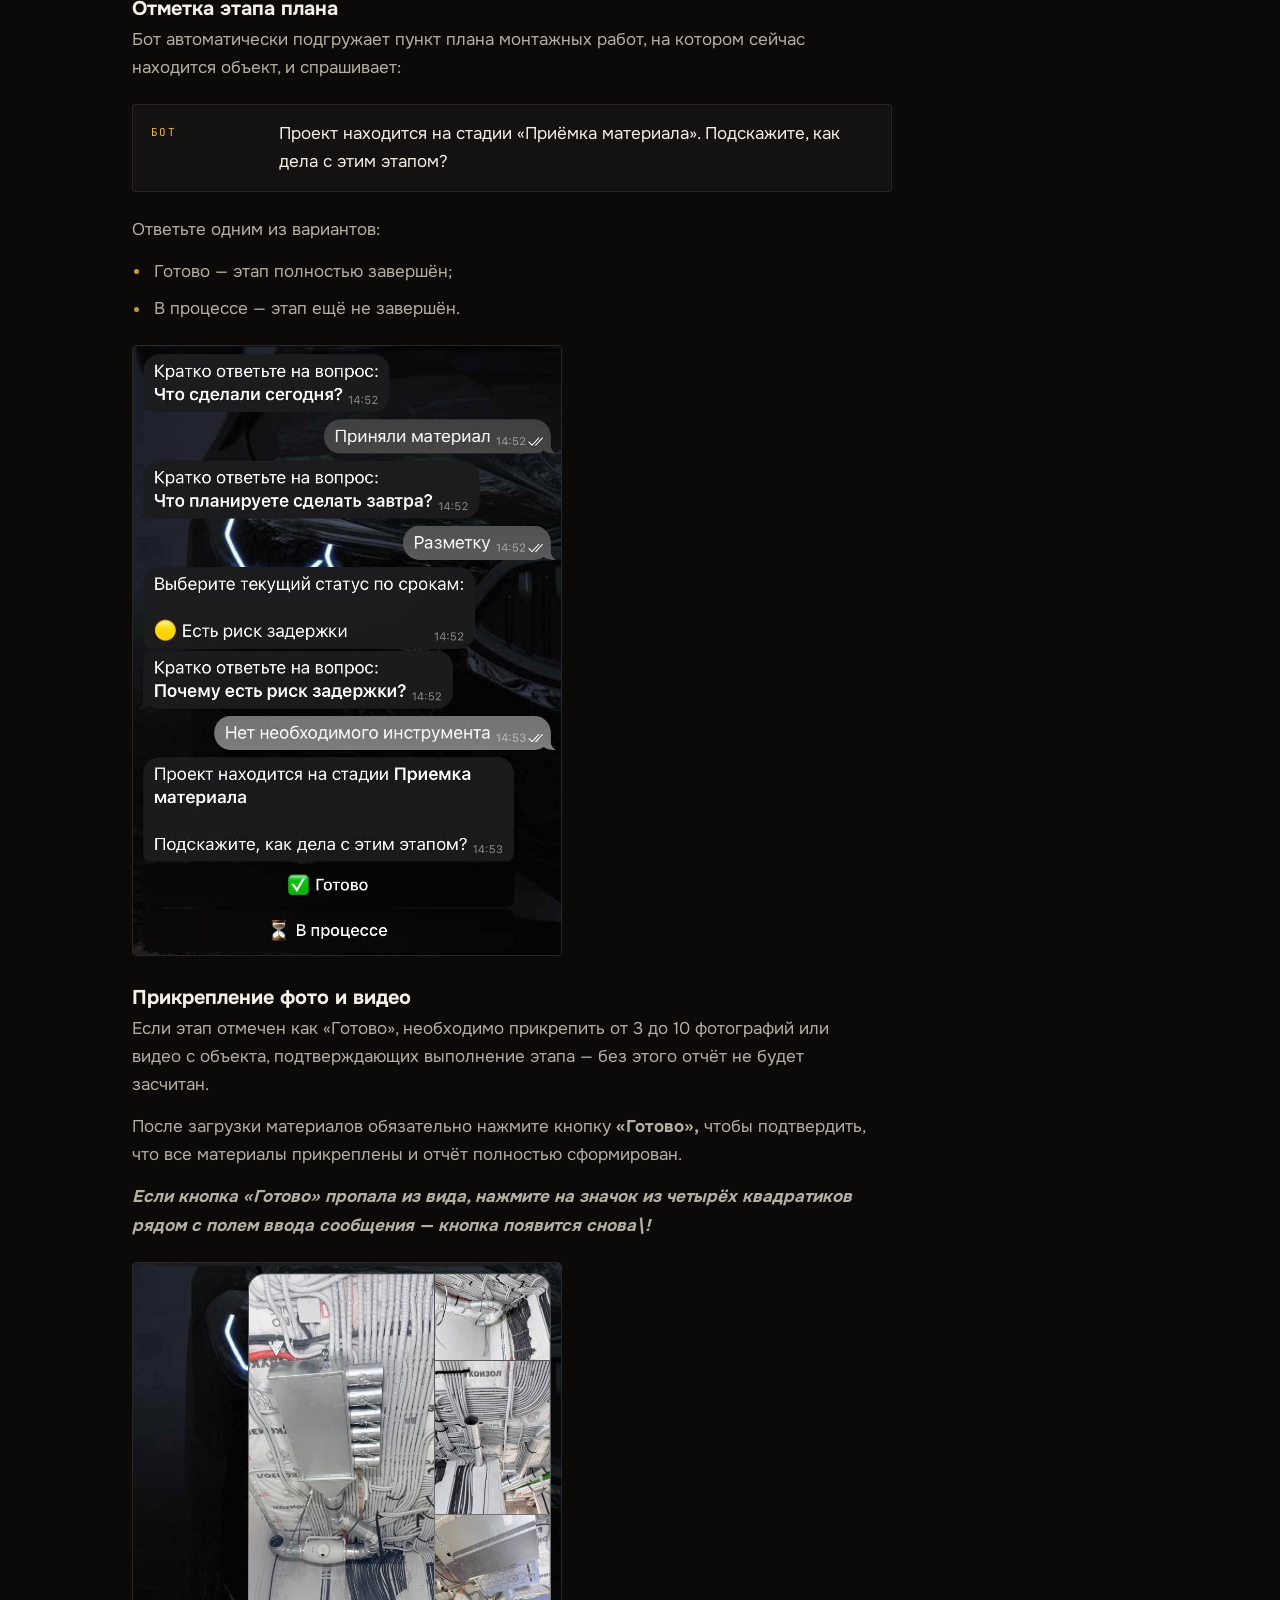
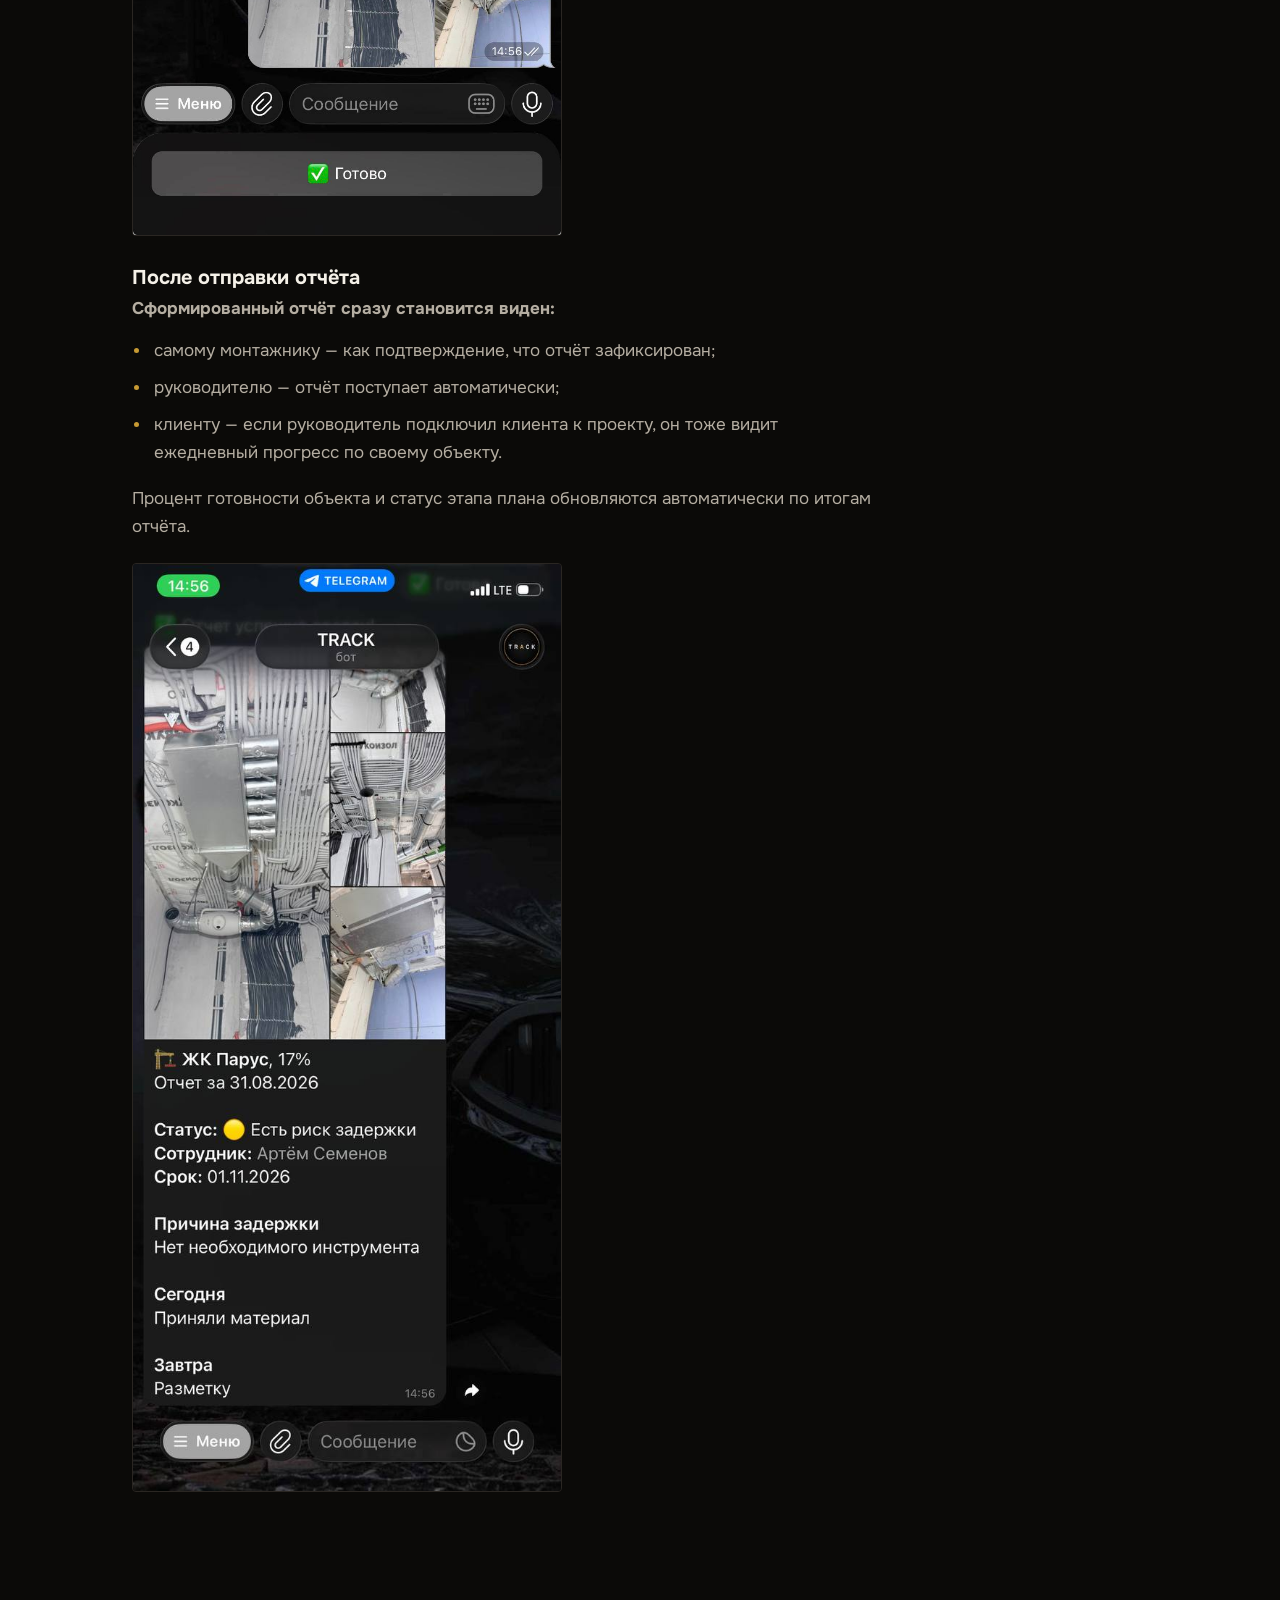
==== commit 5b80fe49: "Replace instruction screenshots with the real bot captures Swap the sixteen extracted placeholders f" ====
--- a/instructions/index.html
+++ b/instructions/index.html
@@ -332,6 +332,47 @@
   color:var(--gold);font-family:var(--mono);font-size:14px;font-weight:500;margin-right:6px;
 }
 
+/* картинка кликабельна */
+.shot-btn{
+  display:block;padding:0;border:0;background:none;cursor:zoom-in;
+  width:100%;position:relative;border-radius:4px;
+}
+.shot-btn:focus-visible{outline:2px solid var(--gold);outline-offset:3px}
+.shot-btn img{transition:border-color .25s,transform .3s cubic-bezier(.22,1,.36,1)}
+.shot-btn:hover img{border-color:var(--gold-dim)}
+.shot-btn::after{
+  content:"";position:absolute;right:10px;bottom:10px;width:30px;height:30px;
+  border-radius:50%;background:rgba(11,10,8,.78) no-repeat center/15px 15px;
+  border:1px solid var(--edge-hi);opacity:0;transition:opacity .25s;
+  background-image:url("data:image/svg+xml;charset=utf-8,%3Csvg xmlns='http://www.w3.org/2000/svg' viewBox='0 0 24 24' fill='none' stroke='%23E8B84B' stroke-width='2' stroke-linecap='round'%3E%3Ccircle cx='11' cy='11' r='7'/%3E%3Cpath d='M20 20l-4.2-4.2M11 8v6M8 11h6'/%3E%3C/svg%3E");
+}
+.shot-btn:hover::after,.shot-btn:focus-visible::after{opacity:1}
+
+/* окно просмотра */
+.lb[hidden]{display:none}
+.lb{
+  position:fixed;inset:0;z-index:90;display:grid;place-items:center;
+  padding:28px;background:rgba(5,4,3,.92);backdrop-filter:blur(6px);
+  cursor:zoom-out;animation:lbIn .22s ease;
+  overflow:auto;-webkit-overflow-scrolling:touch;
+}
+@keyframes lbIn{from{opacity:0}to{opacity:1}}
+.lb img{
+  display:block;height:auto;
+  border-radius:5px;border:1px solid var(--edge-hi);
+  box-shadow:0 30px 80px rgba(0,0,0,.6);
+}
+.lb-close{
+  position:absolute;top:18px;right:18px;width:44px;height:44px;
+  display:grid;place-items:center;cursor:pointer;border-radius:50%;
+  background:var(--raised);border:1px solid var(--edge-hi);color:var(--gold);
+  transition:transform .25s,border-color .25s;
+}
+.lb-close:hover{transform:scale(1.06);border-color:var(--gold-dim)}
+.lb-close svg{width:18px;height:18px}
+@media(max-width:520px){.lb{padding:14px}.lb-close{top:10px;right:10px}}
+@media (prefers-reduced-motion:reduce){.lb{animation:none}.shot-btn img{transition:none}}
+
 </style>
 </head>
 <body id="top">
@@ -426,16 +467,17 @@
     <section class="sec" id="s4">
       <div class="sec-num">01</div><h2>Создание компании</h2>
       <p class="step"><b>1.</b> Нажмите кнопку <strong>«Старт»</strong> (или команду <code>/start</code>).</p>
+      <figure class="shot"><button type="button" class="shot-btn" aria-label="Открыть изображение крупнее"><img src="img/image0.png" width="603" height="345" loading="lazy" decoding="async" alt="Экран бота «Трек»"></button></figure>
       <div class="dlg"><div class="dlg-row dlg-row--bot"><span class="dlg-who">Бот</span><div class="dlg-txt"><em>Как называется ваша компания?</em></div></div><div class="dlg-row dlg-row--you"><span class="dlg-who">Вы вводите</span><div class="dlg-txt">Эвелон</div></div><div class="dlg-row dlg-row--bot"><span class="dlg-who">Бот</span><div class="dlg-txt"><em>Компания «Эвелон» успешно создана.</em></div></div></div>
       <p>После создания появится кнопка <strong>«Открыть компанию»</strong> <strong>— нажмите её, чтобы перейти в карточку компании.</strong></p>
-      <figure class="shot"><img src="img/image1.png" width="602" height="344" loading="lazy" decoding="async" alt="Экран бота «Трек»"></figure>
+      <figure class="shot"><button type="button" class="shot-btn" aria-label="Открыть изображение крупнее"><img src="img/image1.png" width="622" height="941" loading="lazy" decoding="async" alt="Экран бота «Трек»"></button></figure>
     </section>
 
     <section class="sec" id="s5">
       <div class="sec-num">02</div><h2>Карточка компании</h2>
       <p>В карточке компании отображаются:</p>
       <ul><li>название компании;</li><li>общее количество проектов;</li><li>количество активных проектов;</li><li>регламент внедрения системы в бизнес-процессы компании (если есть). Доступен только руководителям.</li><li>инструкция по использованию сервиса (доступна и руководителям, и монтажникам).</li></ul>
-      <figure class="shot"><img src="img/image2.png" width="602" height="400" loading="lazy" decoding="async" alt="Экран бота «Трек»"></figure>
+      <figure class="shot"><button type="button" class="shot-btn" aria-label="Открыть изображение крупнее"><img src="img/image2.png" width="615" height="409" loading="lazy" decoding="async" alt="Экран бота «Трек»"></button></figure>
       <p>Из карточки компании руководитель видит список всех своих проектов. Если проектов ещё нет — их можно создать здесь же.</p>
     </section>
 
@@ -444,12 +486,12 @@
       <p>Чтобы создать проект, нажмите кнопку создания нового проекта и последовательно ответьте на вопросы бота:</p>
       <div class="dlg"><div class="dlg-row dlg-row--bot"><span class="dlg-who">Бот</span><div class="dlg-txt"><em>Укажите название проекта.</em></div></div><div class="dlg-row dlg-row--you"><span class="dlg-who">Вы вводите</span><div class="dlg-txt">ЖК Парус (Пример)</div></div><div class="dlg-row dlg-row--bot"><span class="dlg-who">Бот</span><div class="dlg-txt"><em>Укажите адрес объекта.</em></div></div><div class="dlg-row dlg-row--you"><span class="dlg-who">Вы вводите</span><div class="dlg-txt">ул. Ленина, д. 19 (Пример)</div></div><div class="dlg-row dlg-row--bot"><span class="dlg-who">Бот</span><div class="dlg-txt"><em>Укажите предполагаемую дату окончания работ в указанном формате.</em></div></div><div class="dlg-row dlg-row--you"><span class="dlg-who">Вы вводите</span><div class="dlg-txt">01.11.2026 (Пример)</div></div><div class="dlg-row dlg-row--bot"><span class="dlg-who">Бот</span><div class="dlg-txt"><em>Отправьте план производства монтажных работ.</em></div></div></div>
       <p><strong>На этом шаге можно описать план монтажных работ или отказаться. Это отдельно необходимый шаг — если план не прикреплён, бот не сможет автоматически считать процент готовности объекта.</strong></p>
-      <figure class="shot"><img src="img/image3.png" width="361" height="546" loading="lazy" decoding="async" alt="Экран бота «Трек»"></figure>
+      <figure class="shot"><button type="button" class="shot-btn" aria-label="Открыть изображение крупнее"><img src="img/image3.png" width="567" height="426" loading="lazy" decoding="async" alt="Экран бота «Трек»"></button></figure>
       <p>План оформляется по образцу, который присылает бот, например:</p>
       <ul><li>приёмка материала;</li><li>разметка;</li><li>установка оборудования;</li><li>прокладка трасс вентиляции;</li><li>прокладка трасс увлажнения;</li><li>сдача объекта.</li></ul>
-      <figure class="shot"><img src="img/image4.png" width="420" height="315" loading="lazy" decoding="async" alt="Экран бота «Трек»"></figure>
+      <figure class="shot"><button type="button" class="shot-btn" aria-label="Открыть изображение крупнее"><img src="img/image4.png" width="420" height="315" loading="lazy" decoding="async" alt="Экран бота «Трек»"></button></figure>
       <p>После заполнения всех пунктов бот автоматически создаёт карточку проекта со следующими данными: название, процент готовности (изначально 0%, так как отчётов ещё не было), адрес, участники, дедлайн и последние новости по объекту.</p>
-      <figure class="shot"><img src="img/image5.png" width="420" height="408" loading="lazy" decoding="async" alt="Экран бота «Трек»"></figure>
+      <figure class="shot"><button type="button" class="shot-btn" aria-label="Открыть изображение крупнее"><img src="img/image5.png" width="438" height="426" loading="lazy" decoding="async" alt="Экран бота «Трек»"></button></figure>
     </section>
 
     <section class="sec" id="s7">
@@ -464,9 +506,9 @@
       <p class="step"><b>1.</b> Откройте проект и нажмите кнопку <strong>«Участники».</strong></p>
       <p class="step"><b>2.</b> Выберите, кого хотите добавить: руководителя, сотрудника (монтажника) или клиента.</p>
       <p class="step"><b>3.</b> Бот сформирует пригласительную ссылку — отправьте её человеку в Telegram.</p>
-      <figure class="shot"><img src="img/image6.png" width="332" height="394" loading="lazy" decoding="async" alt="Экран бота «Трек»"></figure>
+      <figure class="shot"><button type="button" class="shot-btn" aria-label="Открыть изображение крупнее"><img src="img/image6.png" width="375" height="445" loading="lazy" decoding="async" alt="Экран бота «Трек»"></button></figure>
       <p>Пример сообщения, которое получит будущий монтажник:</p>
-      <figure class="shot"><img src="img/image7.png" width="602" height="267" loading="lazy" decoding="async" alt="Экран бота «Трек»"></figure>
+      <figure class="shot"><button type="button" class="shot-btn" aria-label="Открыть изображение крупнее"><img src="img/image7.png" width="619" height="275" loading="lazy" decoding="async" alt="Экран бота «Трек»"></button></figure>
     </section>
 
     <section class="sec" id="s9">
@@ -475,7 +517,7 @@
       <div class="tbl-wrap"><table><thead><tr><th>Статус</th><th>Что означает</th></tr></thead><tbody><tr><td><strong>Зелёный</strong></td><td>Всё идёт по плану, задержек нет</td></tr><tr><td><strong>Жёлтый</strong></td><td>Есть риск задержки — монтажник указывает причину</td></tr><tr><td><strong>Красный</strong></td><td>Задержка уже произошла — монтажник указывает причину</td></tr></tbody></table></div>
       <p>Это позволяет руководителю мгновенно понять, на какие объекты нужно обратить внимание в первую очередь, а куда пока вникать не требуется — если по объекту всё «зелёное», необходимости погружаться в детали нет.</p>
       <p><strong>Если объект отмечен жёлтым или красным статусом,</strong> руководитель может открыть его и увидеть причину задержки или риска — она указывается монтажником при заполнении отчёта.</p>
-      <figure class="shot"><img src="img/image8.png" width="555" height="213" loading="lazy" decoding="async" alt="Экран бота «Трек»"></figure>
+      <figure class="shot"><button type="button" class="shot-btn" aria-label="Открыть изображение крупнее"><img src="img/image8.png" width="612" height="234" loading="lazy" decoding="async" alt="Экран бота «Трек»"></button></figure>
     </section>
 
     <section class="sec sec--part" id="p10">
@@ -486,12 +528,12 @@
     <section class="sec" id="s11">
       <div class="sec-num">01</div><h2>Присоединение к проекту</h2>
       <p class="step"><b>1.</b> Получите от руководителя пригласительную ссылку в Telegram.</p>
-      <figure class="shot"><img src="img/image9.png" width="479" height="212" loading="lazy" decoding="async" alt="Экран бота «Трек»"></figure>
+      <figure class="shot"><button type="button" class="shot-btn" aria-label="Открыть изображение крупнее"><img src="img/image9.png" width="479" height="212" loading="lazy" decoding="async" alt="Экран бота «Трек»"></button></figure>
       <p class="step"><b>2.</b> Перейдите по ссылке — придёт сообщение о присоединении к проекту.</p>
       <p class="step"><b>3.</b> Нажмите кнопку «Старт» в боте.</p>
-      <figure class="shot"><img src="img/image10.png" width="488" height="301" loading="lazy" decoding="async" alt="Экран бота «Трек»"></figure>
+      <figure class="shot"><button type="button" class="shot-btn" aria-label="Открыть изображение крупнее"><img src="img/image10.png" width="828" height="511" loading="lazy" decoding="async" alt="Экран бота «Трек»"></button></figure>
       <p>Далее нажмите кнопку <strong>«Открыть проект»</strong> — откроется карточка проекта: название, процент реализации, адрес, список сотрудников, дата окончания (дедлайн) и последние новости.</p>
-      <figure class="shot"><img src="img/image11.png" width="228" height="441" loading="lazy" decoding="async" alt="Экран бота «Трек»"></figure>
+      <figure class="shot"><button type="button" class="shot-btn" aria-label="Открыть изображение крупнее"><img src="img/image11.png" width="458" height="884" loading="lazy" decoding="async" alt="Экран бота «Трек»"></button></figure>
     </section>
 
     <section class="sec" id="s12">
@@ -514,29 +556,29 @@
       <div class="dlg"><div class="dlg-row dlg-row--bot"><span class="dlg-who">Бот</span><div class="dlg-txt"><em>Проект находится на стадии «Приёмка материала». Подскажите, как дела с этим этапом?</em></div></div></div>
       <p>Ответьте одним из вариантов:</p>
       <ul><li>Готово — этап полностью завершён;</li><li>В процессе — этап ещё не завершён.</li></ul>
-      <figure class="shot"><img src="img/image12.png" width="343" height="488" loading="lazy" decoding="async" alt="Экран бота «Трек»"></figure>
+      <figure class="shot"><button type="button" class="shot-btn" aria-label="Открыть изображение крупнее"><img src="img/image12.png" width="828" height="1179" loading="lazy" decoding="async" alt="Экран бота «Трек»"></button></figure>
       <h3>Прикрепление фото и видео</h3>
       <p>Если этап отмечен как «Готово», необходимо прикрепить от 3 до 10 фотографий или видео с объекта, подтверждающих выполнение этапа — без этого отчёт не будет засчитан.</p>
       <p>После загрузки материалов обязательно нажмите кнопку <strong>«Готово»,</strong> чтобы подтвердить, что все материалы прикреплены и отчёт полностью сформирован.</p>
       <p><strong><em>Если кнопка «Готово» пропала из вида, нажмите на значок из четырёх квадратиков рядом с полем ввода сообщения — кнопка появится снова\!</em></strong></p>
-      <figure class="shot"><img src="img/image13.png" width="339" height="452" loading="lazy" decoding="async" alt="Экран бота «Трек»"></figure>
+      <figure class="shot"><button type="button" class="shot-btn" aria-label="Открыть изображение крупнее"><img src="img/image13.png" width="828" height="1107" loading="lazy" decoding="async" alt="Экран бота «Трек»"></button></figure>
       <h3>После отправки отчёта</h3>
       <p><strong>Сформированный отчёт сразу становится виден:</strong></p>
       <ul><li>самому монтажнику — как подтверждение, что отчёт зафиксирован;</li><li>руководителю — отчёт поступает автоматически;</li><li>клиенту — если руководитель подключил клиента к проекту, он тоже видит ежедневный прогресс по своему объекту.</li></ul>
       <p>Процент готовности объекта и статус этапа плана обновляются автоматически по итогам отчёта.</p>
-      <figure class="shot"><img src="img/image14.png" width="256" height="556" loading="lazy" decoding="async" alt="Экран бота «Трек»"></figure>
+      <figure class="shot"><button type="button" class="shot-btn" aria-label="Открыть изображение крупнее"><img src="img/image14.png" width="591" height="1280" loading="lazy" decoding="async" alt="Экран бота «Трек»"></button></figure>
     </section>
 
     <section class="sec" id="s14">
       <div class="sec-num">04</div><h2>Кнопка «Проблема»</h2>
       <p>Используется, если на объекте возникла непредвиденная ситуация, которую нужно решить срочно — вне рамок обычного ежедневного отчёта. Сообщение о проблеме сразу попадает в отчёт и позволяет руководителю и другим сотрудникам быстро подключиться к решению вопроса.</p>
-      <figure class="shot"><img src="img/image15.png" width="365" height="535" loading="lazy" decoding="async" alt="Экран бота «Трек»"></figure>
+      <figure class="shot"><button type="button" class="shot-btn" aria-label="Открыть изображение крупнее"><img src="img/image15.png" width="828" height="1218" loading="lazy" decoding="async" alt="Экран бота «Трек»"></button></figure>
     </section>
 
     <section class="sec" id="s15">
       <div class="sec-num">05</div><h2>Просмотр своих отчётов</h2>
       <p>Кнопка «Отчёты» показывает все ранее отправленные отчёты по проекту: даты, статусы, комментарии и загруженные фотографии/видео. Отчёты за разные даты и этапы можно листать.</p>
-      <figure class="shot"><img src="img/image16.png" width="243" height="526" loading="lazy" decoding="async" alt="Экран бота «Трек»"></figure>
+      <figure class="shot"><button type="button" class="shot-btn" aria-label="Открыть изображение крупнее"><img src="img/image16.png" width="591" height="1280" loading="lazy" decoding="async" alt="Экран бота «Трек»"></button></figure>
     </section>
   </main>
 </div>
@@ -562,6 +604,11 @@
   </div>
 </footer>
 
+<div class="lb" id="lb" role="dialog" aria-modal="true" aria-label="Просмотр изображения" hidden>
+  <button class="lb-close" id="lb-close" aria-label="Закрыть просмотр"><svg><use href="#i-close"></use></svg></button>
+  <img id="lb-img" alt="">
+</div>
+
 <a href="#top" class="to-top" id="to-top" aria-label="Наверх"><svg style="width:17px;height:17px"><use href="#i-up"></use></svg></a>
 
 <script>
@@ -626,6 +673,55 @@
   }
 })();
 
+/* ---- просмотр скриншотов крупнее по клику ---- */
+(function(){
+  var box   = document.getElementById('lb');
+  var img   = document.getElementById('lb-img');
+  var close = document.getElementById('lb-close');
+  if (!box || !img) return;
+  var opener = null;
+
+  function fit(){
+    var nat = img.naturalWidth || 1, natH = img.naturalHeight || 1;
+    var byW = window.innerWidth * 0.94;              // вписать по ширине
+    var byH = window.innerHeight * 0.9 * (nat / natH); // вписать по высоте
+    // не мельче оригинала (иначе на телефоне «увеличение» ничего не даёт)
+    // и не крупнее двух оригиналов (дальше картинка расплывается)
+    var w = Math.min(nat * 2, Math.max(nat, Math.min(byW, byH)));
+    img.style.width = Math.round(w) + 'px';
+  }
+
+  function open(src, alt, btn){
+    opener = btn;
+    img.src = src;
+    img.alt = alt || '';
+    box.hidden = false;
+    document.body.style.overflow = 'hidden';
+    if (img.complete) fit(); else img.onload = fit;
+    close.focus();
+  }
+
+  function shut(){
+    box.hidden = true;
+    img.removeAttribute('src');
+    img.style.width = '';
+    document.body.style.overflow = '';
+    if (opener) { opener.focus(); opener = null; }
+  }
+
+  document.addEventListener('click', function(e){
+    var btn = e.target.closest && e.target.closest('.shot-btn');
+    if (btn){
+      var i = btn.querySelector('img');
+      open(i.getAttribute('src'), i.getAttribute('alt'), btn);
+      return;
+    }
+    if (!box.hidden && (e.target === box || e.target === img || e.target.closest('#lb-close'))) shut();
+  });
+  document.addEventListener('keydown', function(e){ if (e.key === 'Escape' && !box.hidden) shut(); });
+  window.addEventListener('resize', function(){ if (!box.hidden) fit(); }, {passive:true});
+})();
+
 </script>
 </body>
 </html>
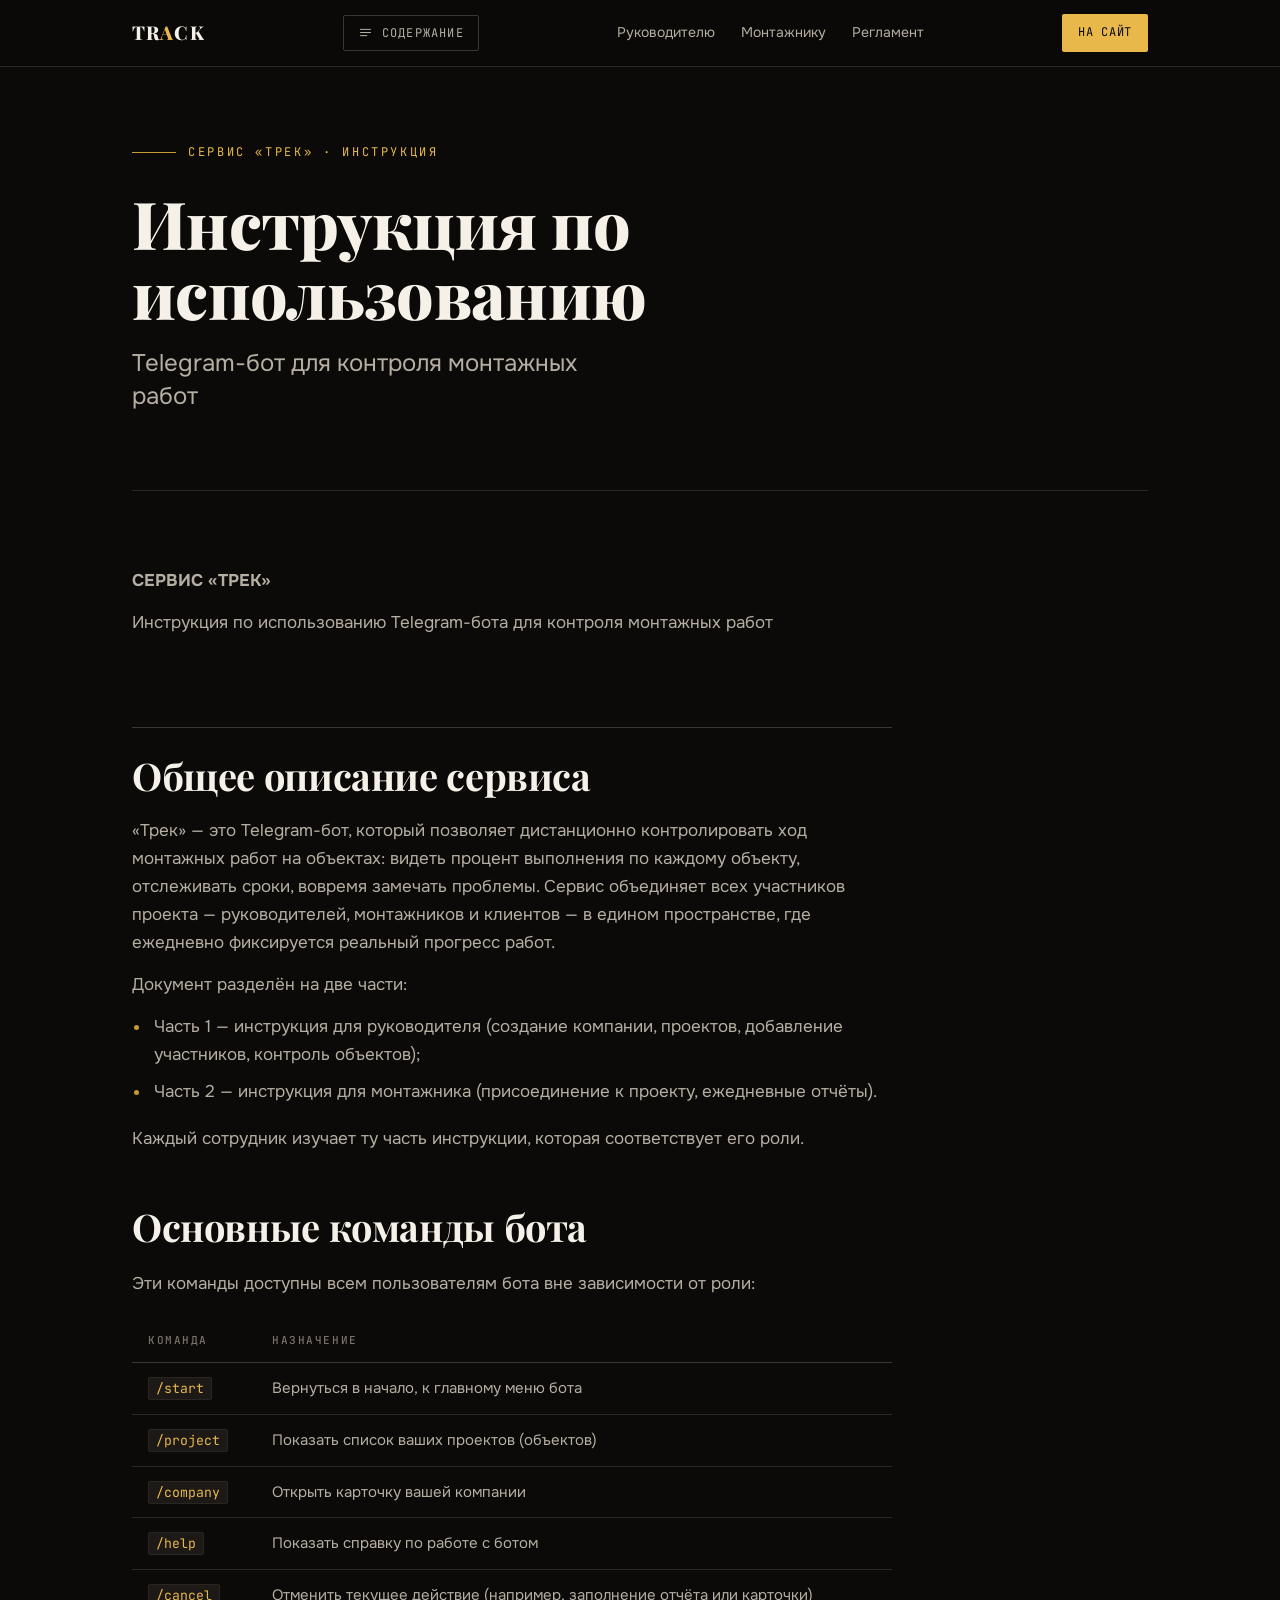
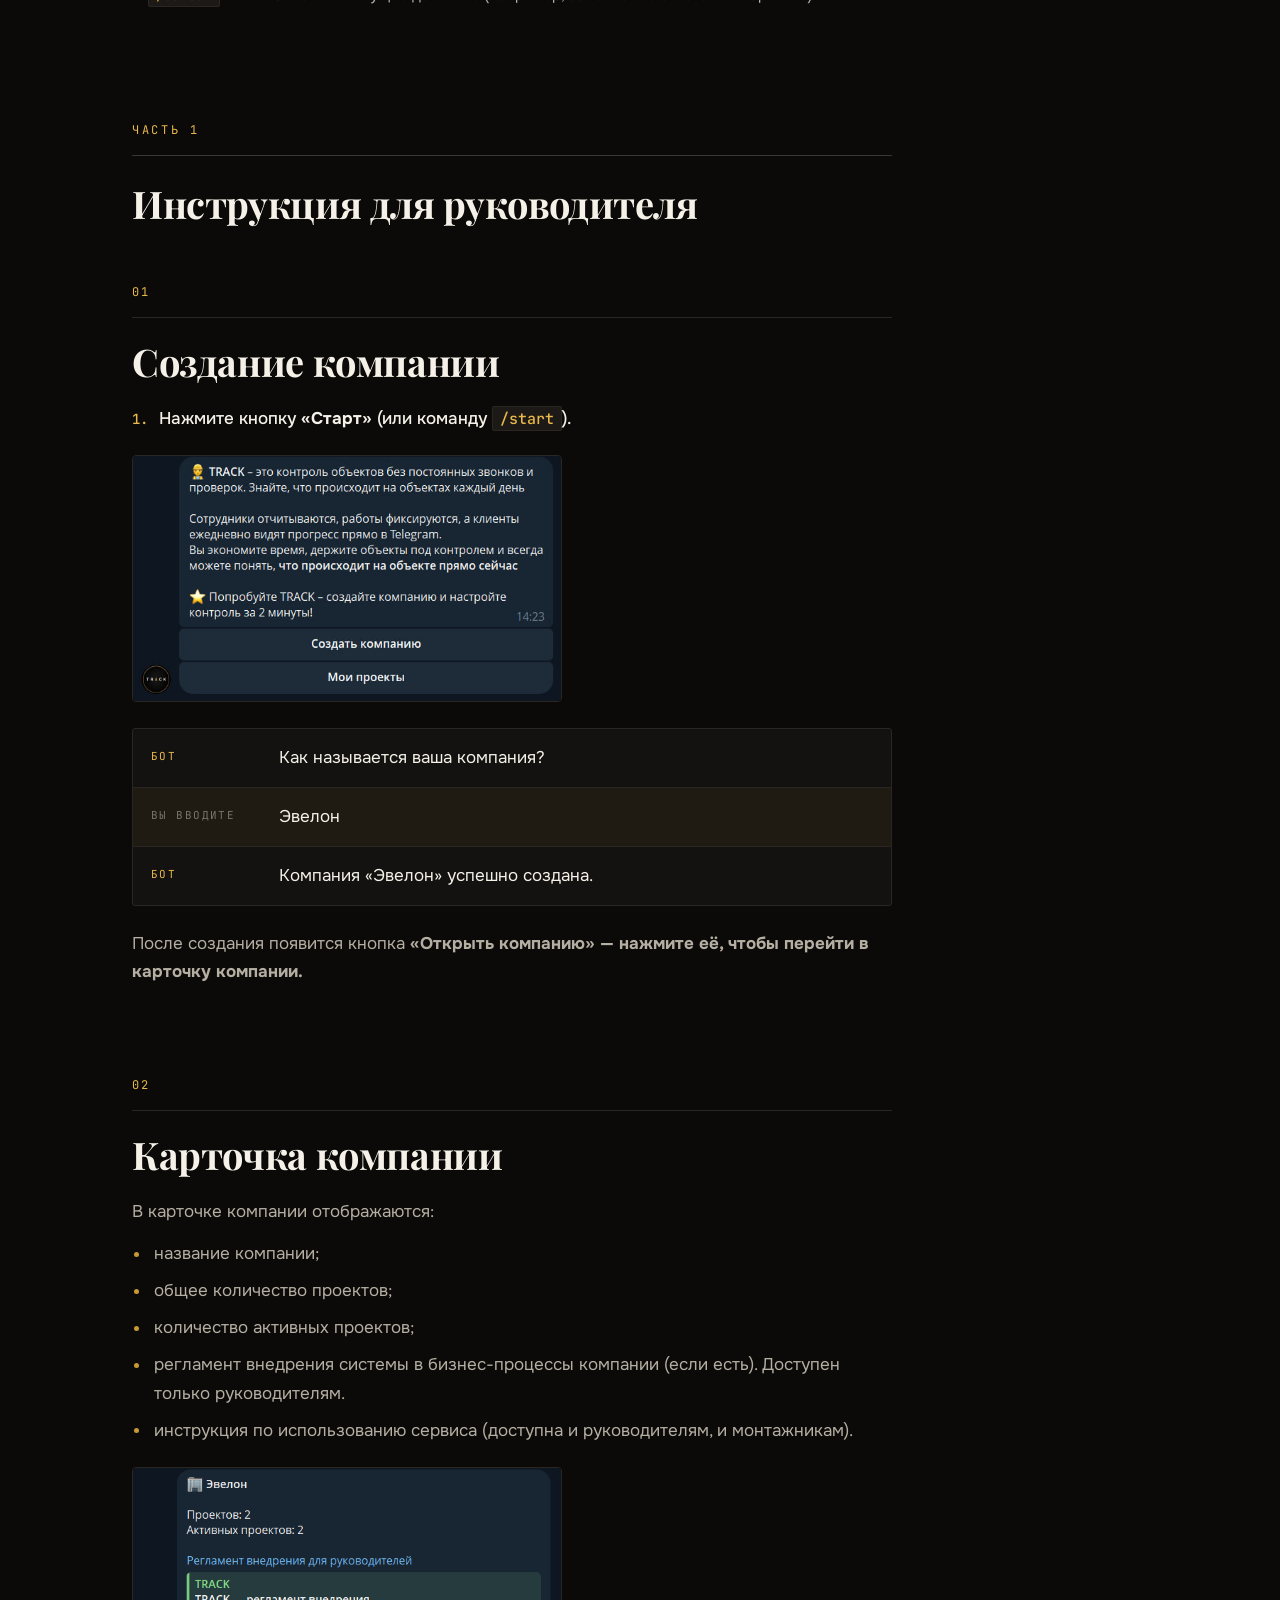
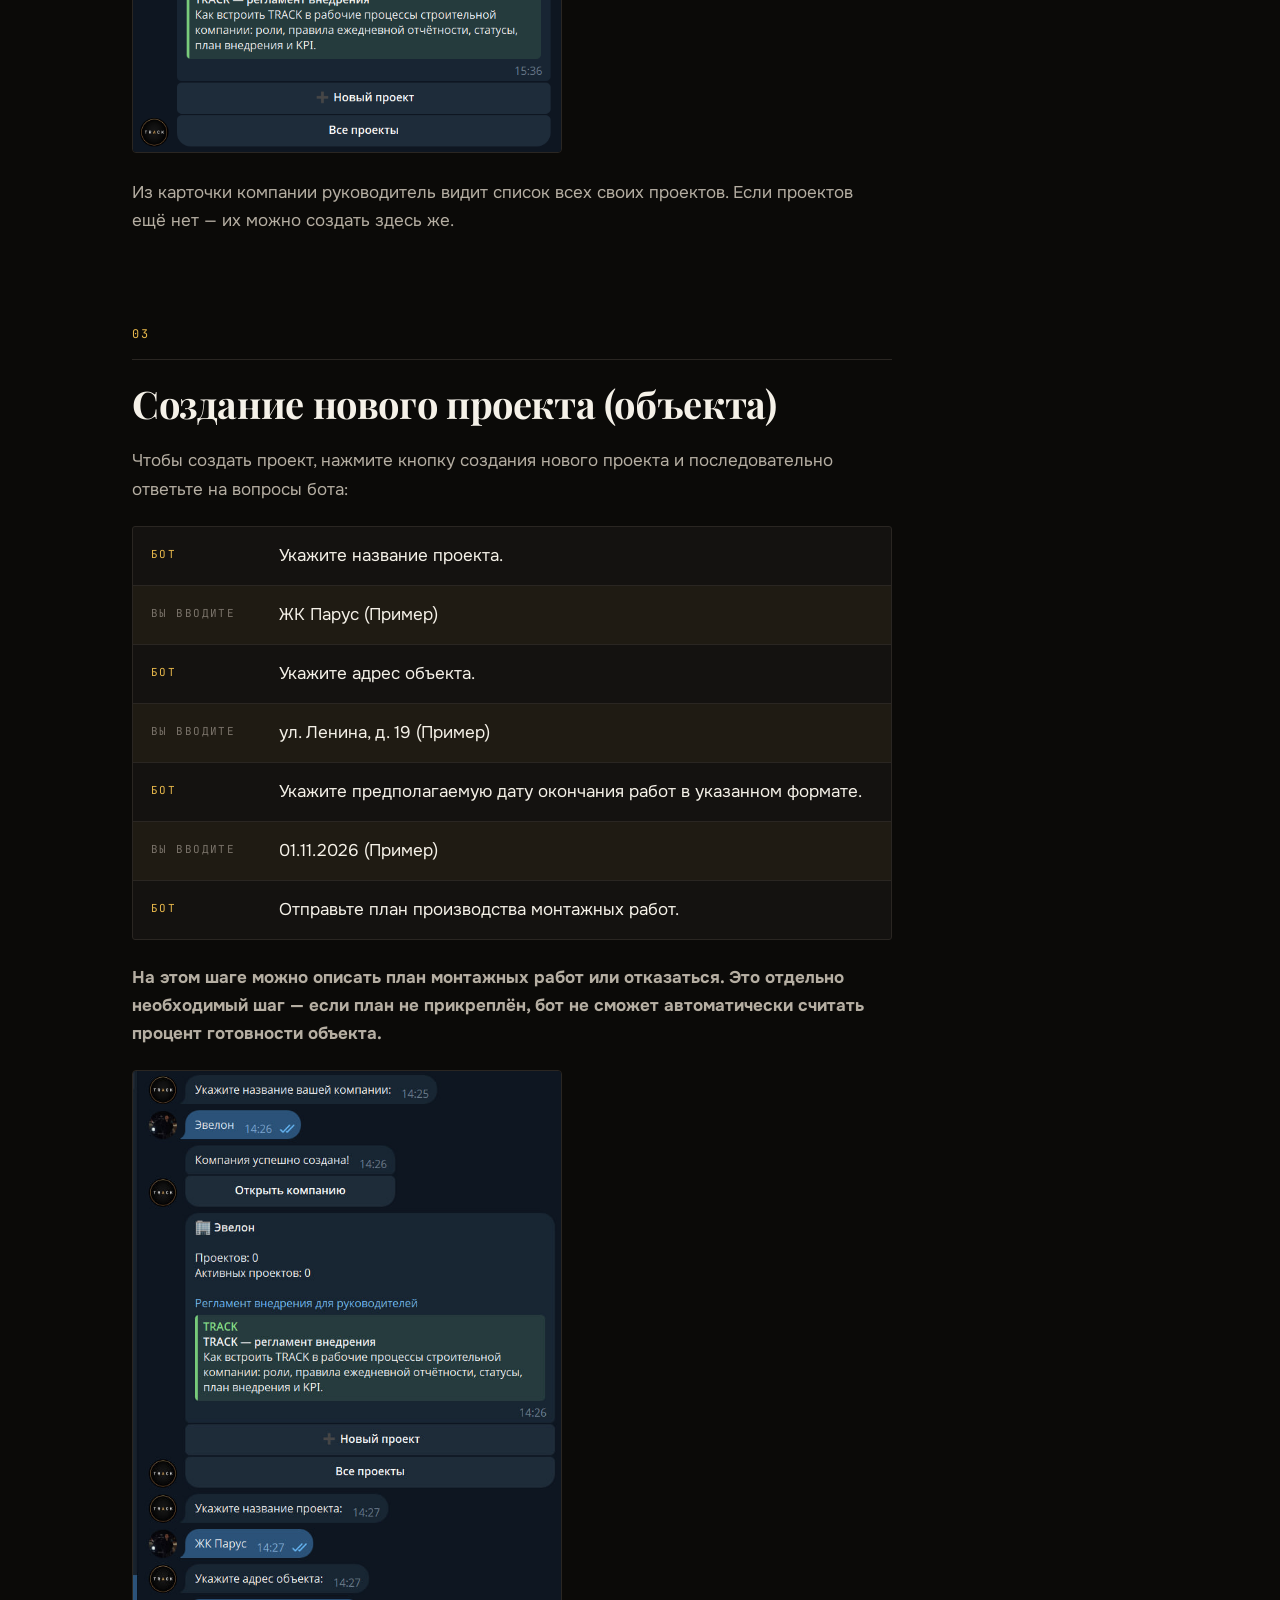
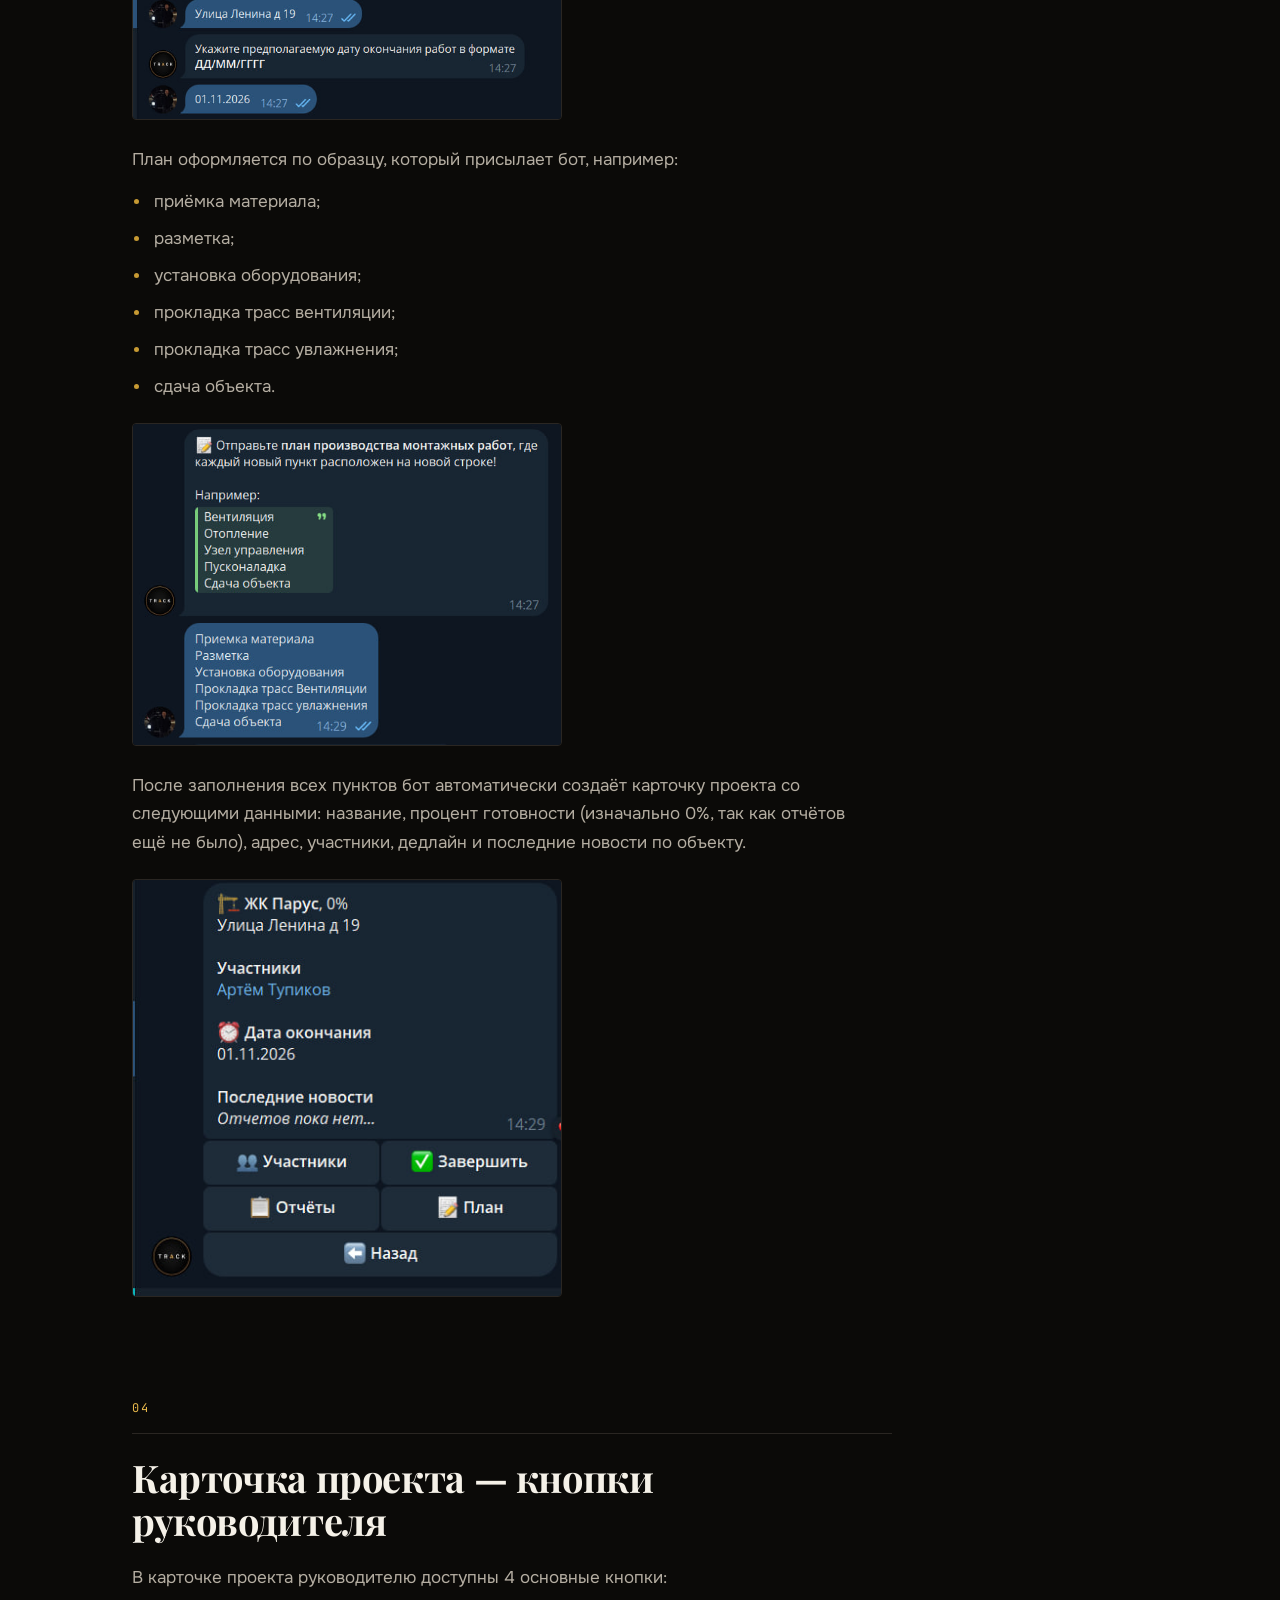
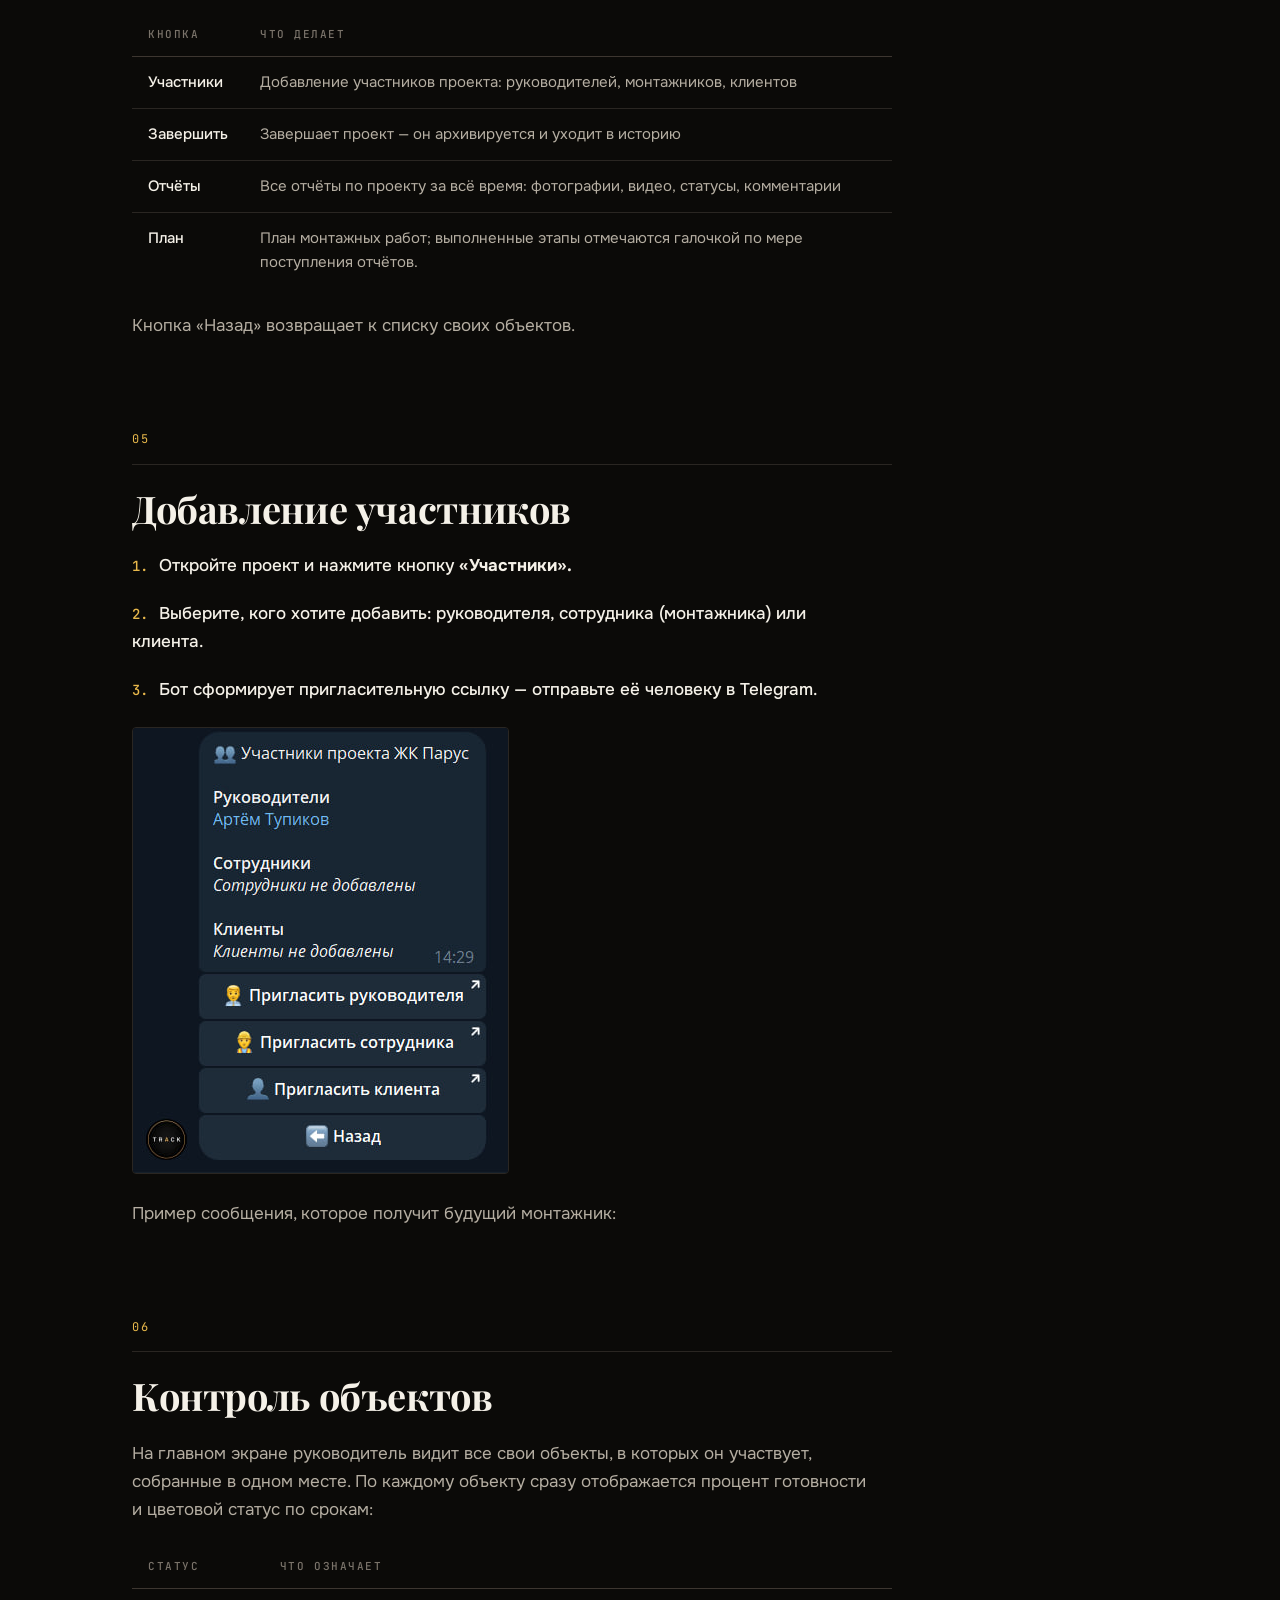
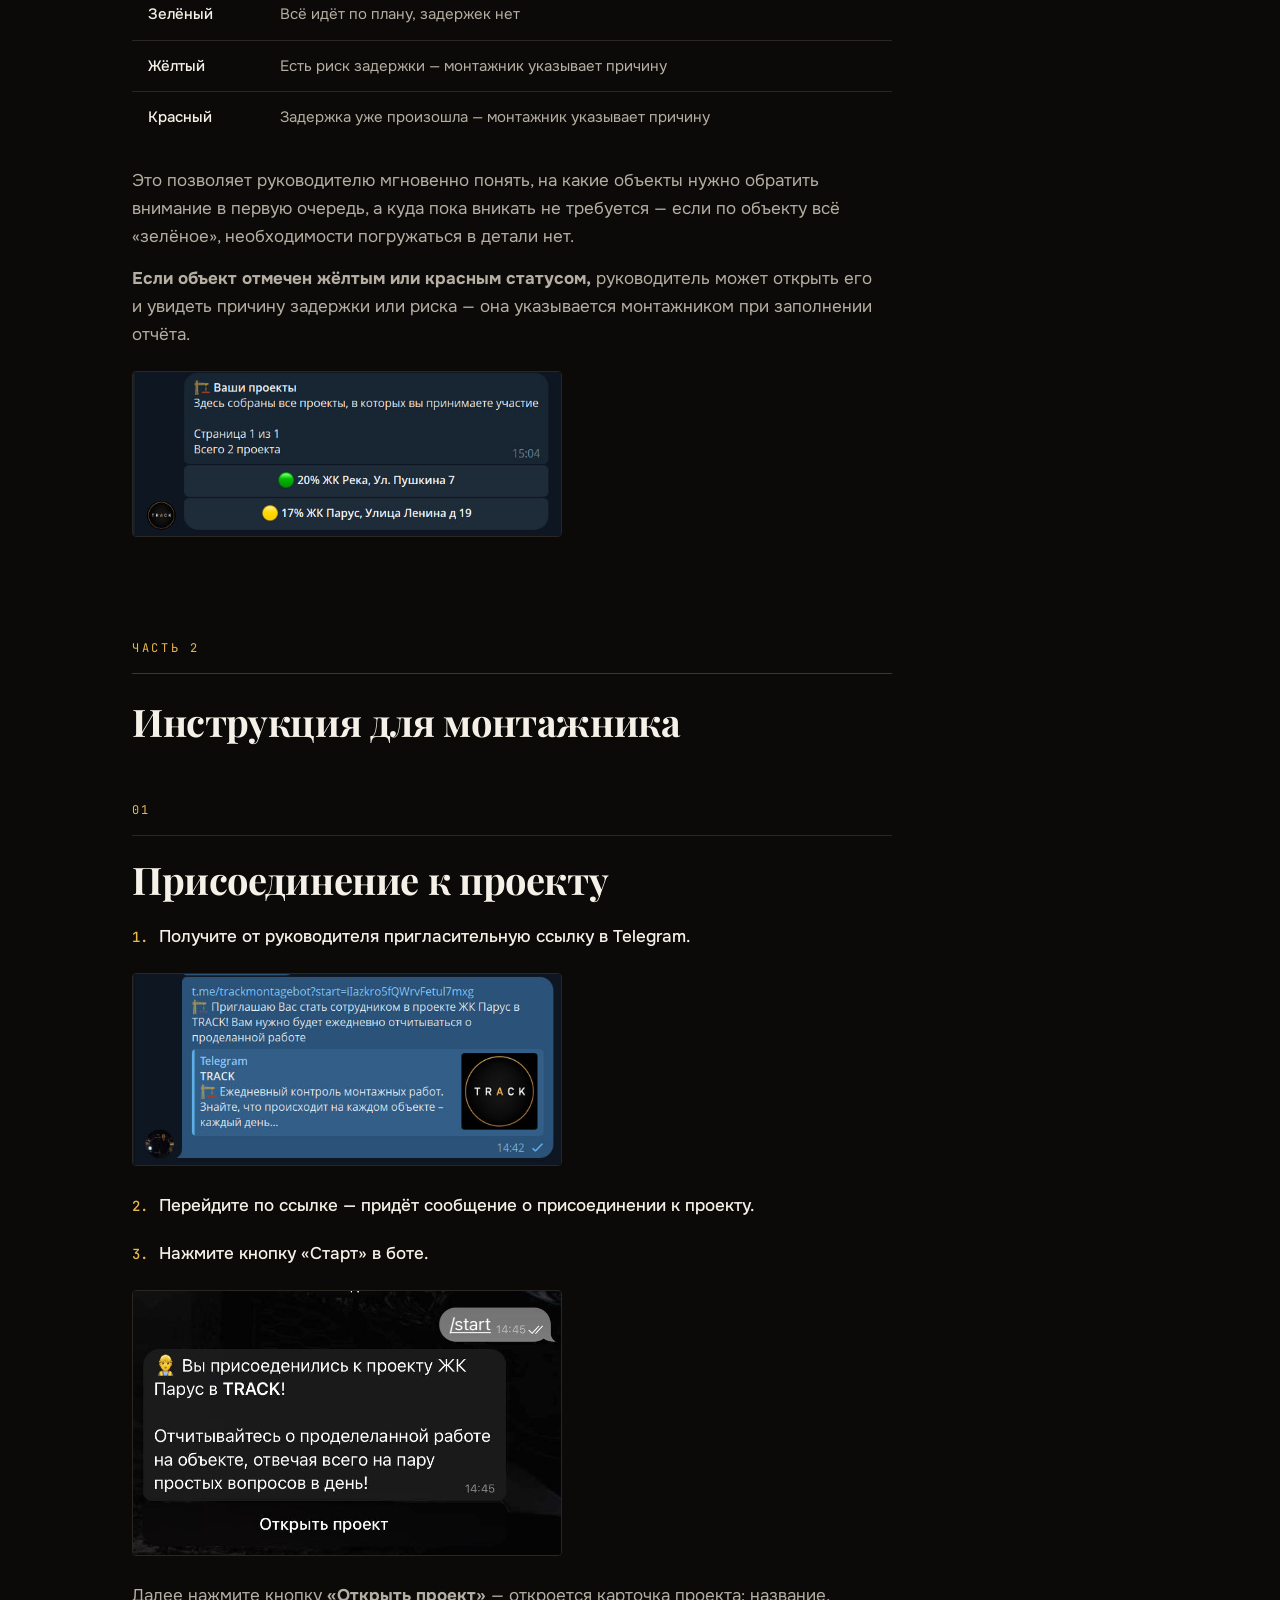
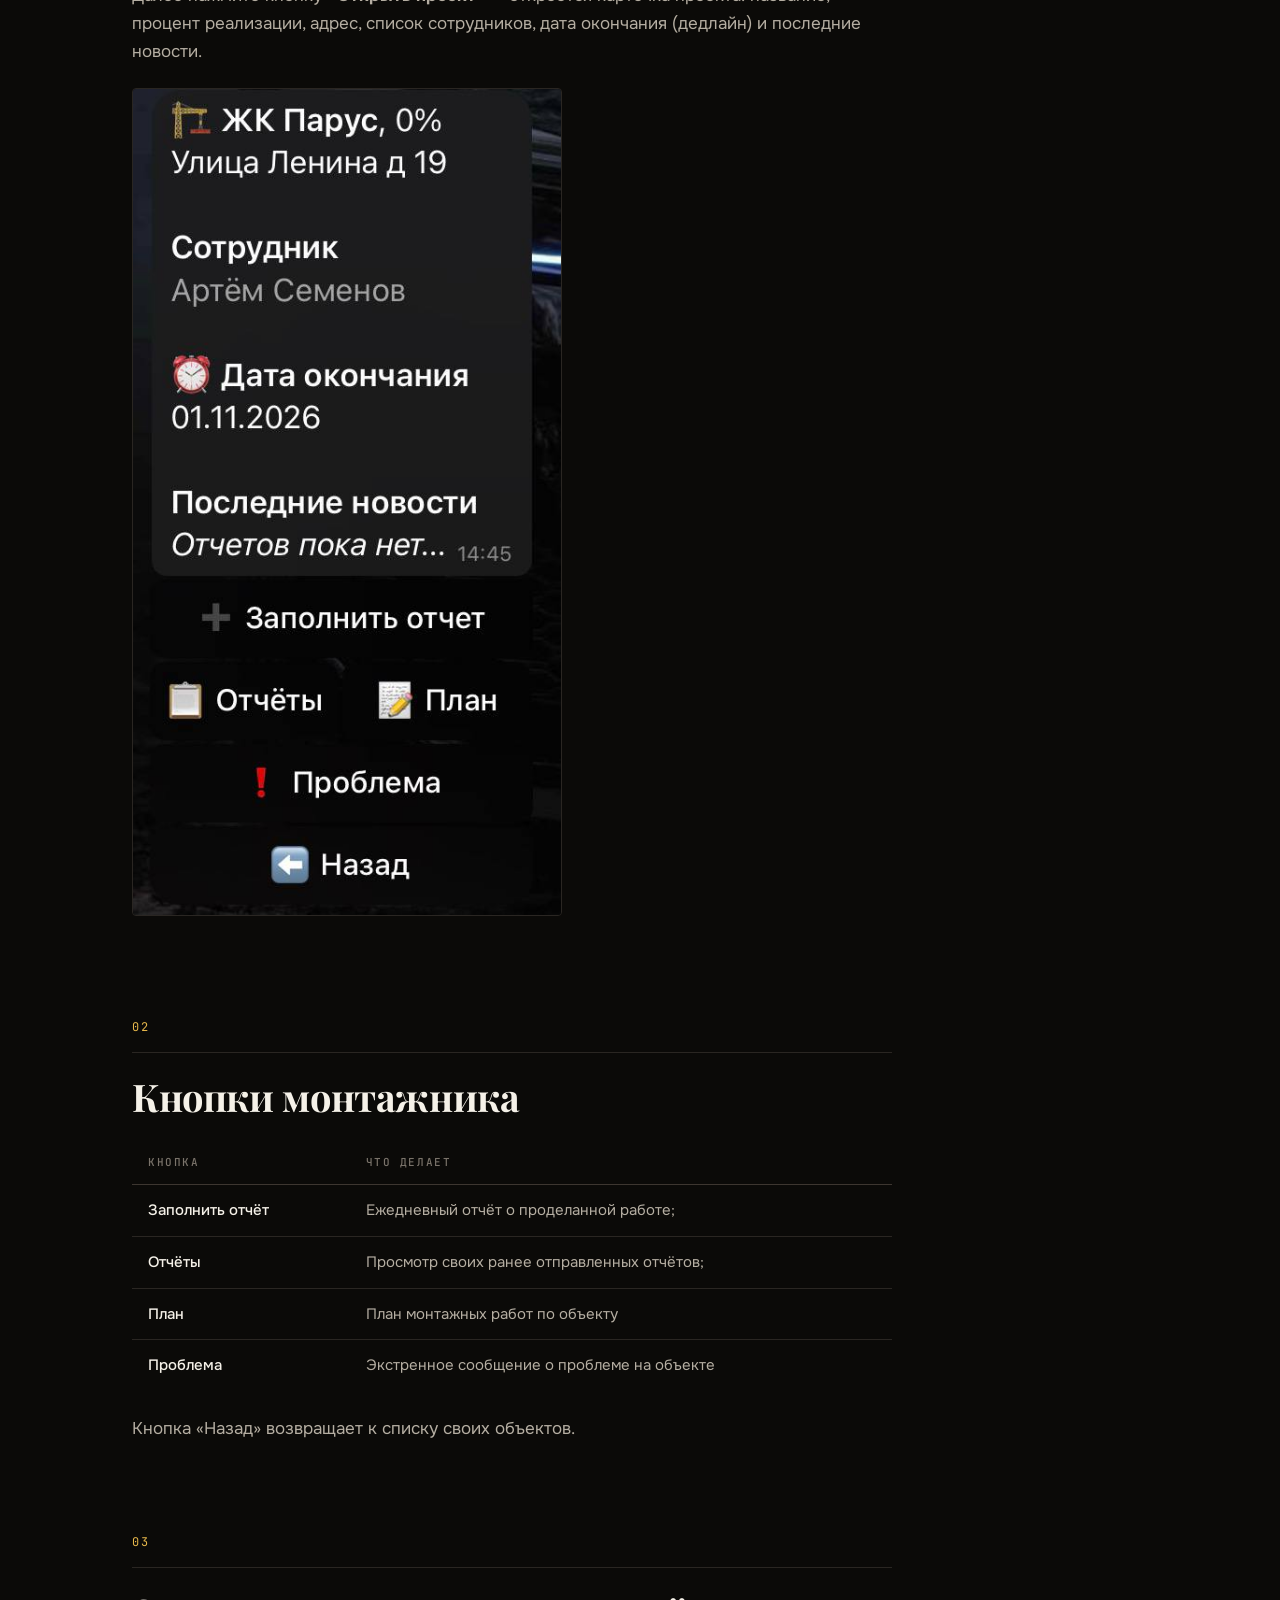
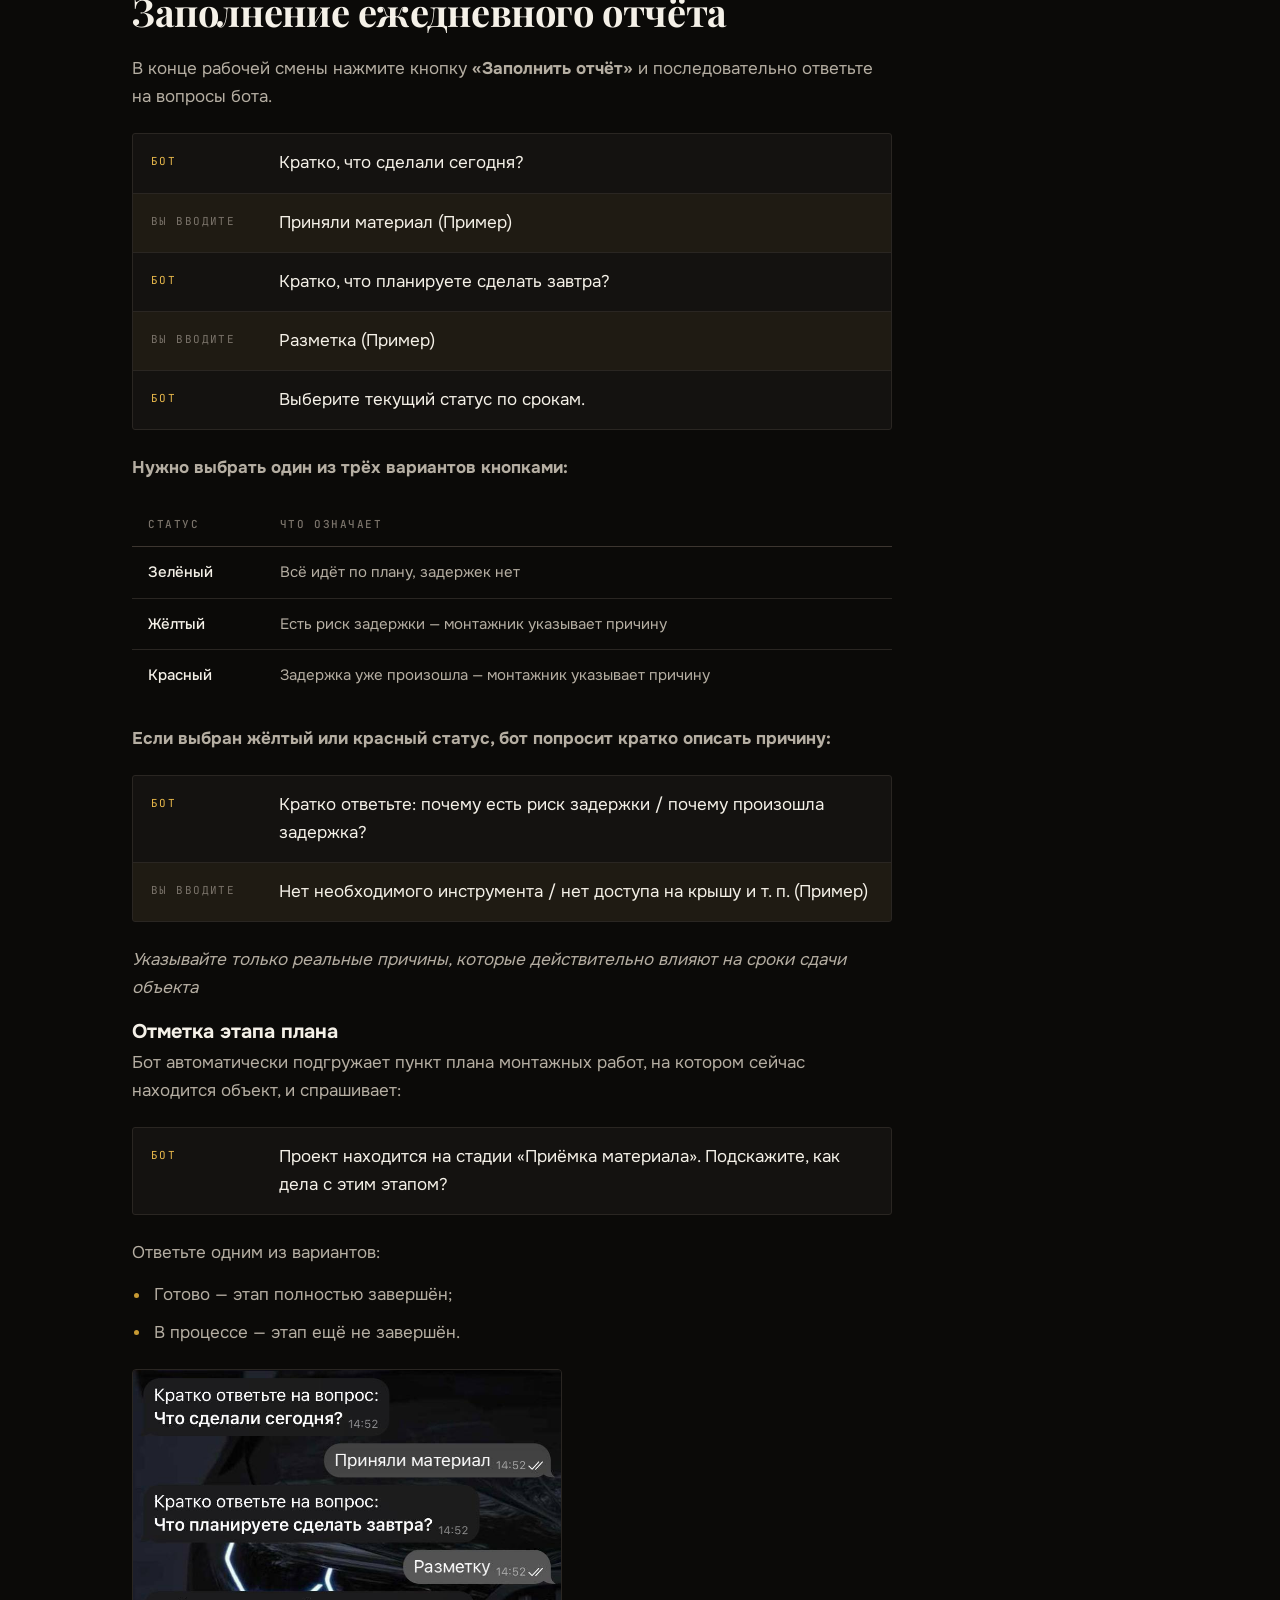
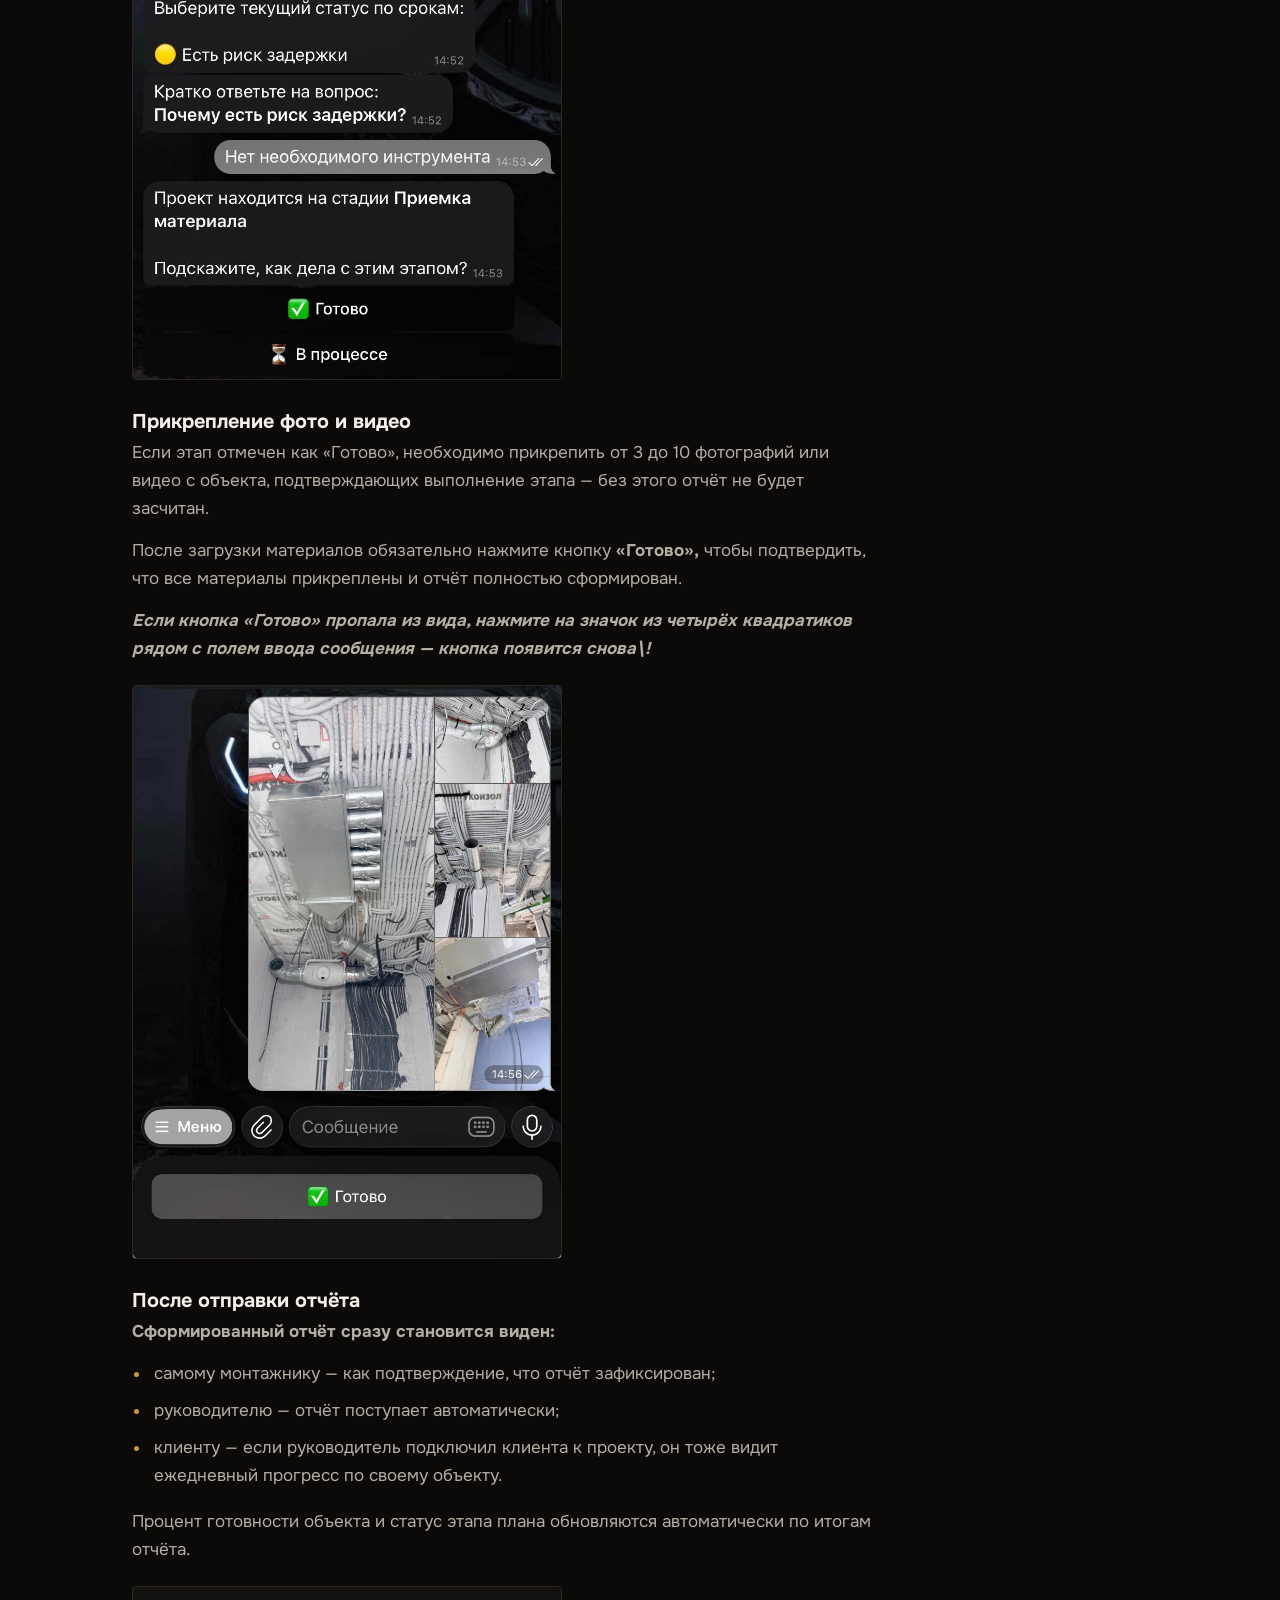
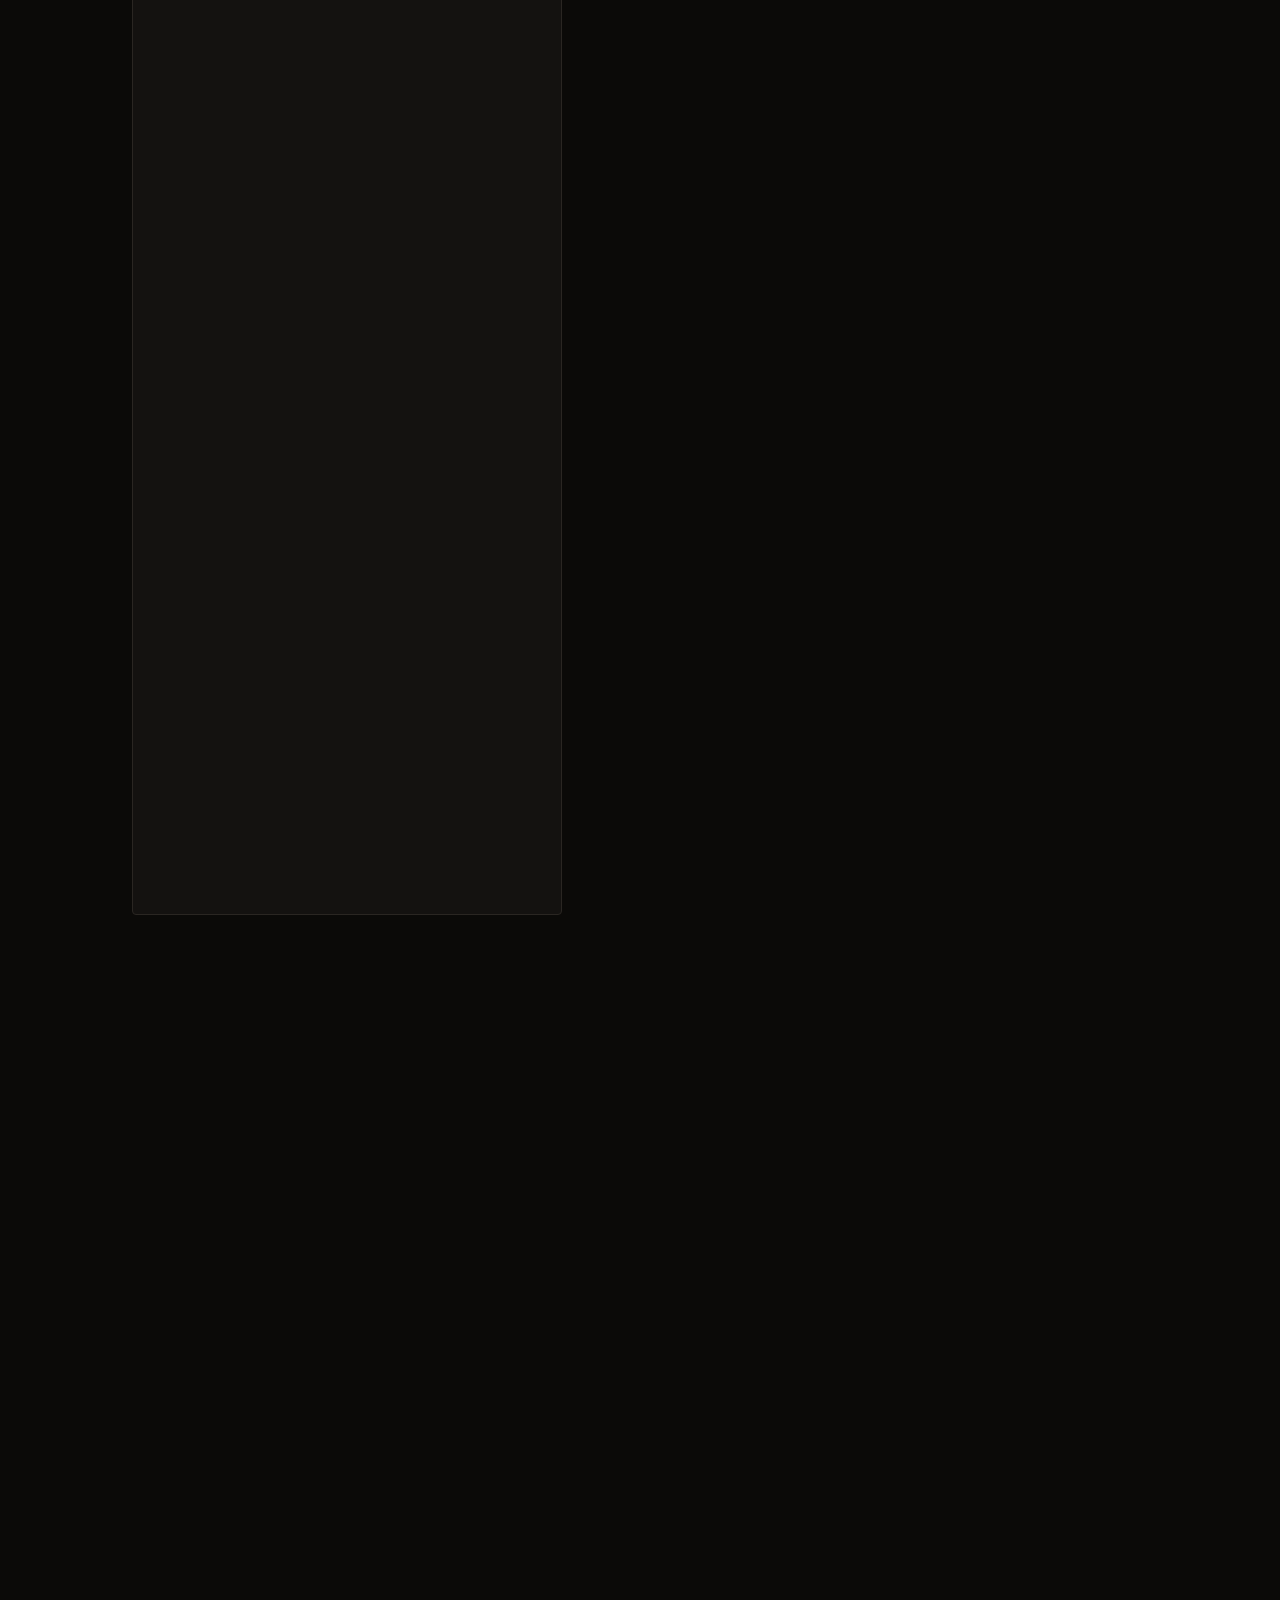
==== commit c78abf97: "Rearrange instruction screenshots per request - "Создание нового проекта": lead with the project-cre" ====
--- a/instructions/index.html
+++ b/instructions/index.html
@@ -470,7 +470,6 @@
       <figure class="shot"><button type="button" class="shot-btn" aria-label="Открыть изображение крупнее"><img src="img/image0.png" width="603" height="345" loading="lazy" decoding="async" alt="Экран бота «Трек»"></button></figure>
       <div class="dlg"><div class="dlg-row dlg-row--bot"><span class="dlg-who">Бот</span><div class="dlg-txt"><em>Как называется ваша компания?</em></div></div><div class="dlg-row dlg-row--you"><span class="dlg-who">Вы вводите</span><div class="dlg-txt">Эвелон</div></div><div class="dlg-row dlg-row--bot"><span class="dlg-who">Бот</span><div class="dlg-txt"><em>Компания «Эвелон» успешно создана.</em></div></div></div>
       <p>После создания появится кнопка <strong>«Открыть компанию»</strong> <strong>— нажмите её, чтобы перейти в карточку компании.</strong></p>
-      <figure class="shot"><button type="button" class="shot-btn" aria-label="Открыть изображение крупнее"><img src="img/image1.png" width="622" height="941" loading="lazy" decoding="async" alt="Экран бота «Трек»"></button></figure>
     </section>
 
     <section class="sec" id="s5">
@@ -486,10 +485,10 @@
       <p>Чтобы создать проект, нажмите кнопку создания нового проекта и последовательно ответьте на вопросы бота:</p>
       <div class="dlg"><div class="dlg-row dlg-row--bot"><span class="dlg-who">Бот</span><div class="dlg-txt"><em>Укажите название проекта.</em></div></div><div class="dlg-row dlg-row--you"><span class="dlg-who">Вы вводите</span><div class="dlg-txt">ЖК Парус (Пример)</div></div><div class="dlg-row dlg-row--bot"><span class="dlg-who">Бот</span><div class="dlg-txt"><em>Укажите адрес объекта.</em></div></div><div class="dlg-row dlg-row--you"><span class="dlg-who">Вы вводите</span><div class="dlg-txt">ул. Ленина, д. 19 (Пример)</div></div><div class="dlg-row dlg-row--bot"><span class="dlg-who">Бот</span><div class="dlg-txt"><em>Укажите предполагаемую дату окончания работ в указанном формате.</em></div></div><div class="dlg-row dlg-row--you"><span class="dlg-who">Вы вводите</span><div class="dlg-txt">01.11.2026 (Пример)</div></div><div class="dlg-row dlg-row--bot"><span class="dlg-who">Бот</span><div class="dlg-txt"><em>Отправьте план производства монтажных работ.</em></div></div></div>
       <p><strong>На этом шаге можно описать план монтажных работ или отказаться. Это отдельно необходимый шаг — если план не прикреплён, бот не сможет автоматически считать процент готовности объекта.</strong></p>
-      <figure class="shot"><button type="button" class="shot-btn" aria-label="Открыть изображение крупнее"><img src="img/image3.png" width="567" height="426" loading="lazy" decoding="async" alt="Экран бота «Трек»"></button></figure>
+      <figure class="shot"><button type="button" class="shot-btn" aria-label="Открыть изображение крупнее"><img src="img/image3.png" width="622" height="941" loading="lazy" decoding="async" alt="Экран бота «Трек»"></button></figure>
       <p>План оформляется по образцу, который присылает бот, например:</p>
       <ul><li>приёмка материала;</li><li>разметка;</li><li>установка оборудования;</li><li>прокладка трасс вентиляции;</li><li>прокладка трасс увлажнения;</li><li>сдача объекта.</li></ul>
-      <figure class="shot"><button type="button" class="shot-btn" aria-label="Открыть изображение крупнее"><img src="img/image4.png" width="420" height="315" loading="lazy" decoding="async" alt="Экран бота «Трек»"></button></figure>
+      <figure class="shot"><button type="button" class="shot-btn" aria-label="Открыть изображение крупнее"><img src="img/image4.png" width="567" height="426" loading="lazy" decoding="async" alt="Экран бота «Трек»"></button></figure>
       <p>После заполнения всех пунктов бот автоматически создаёт карточку проекта со следующими данными: название, процент готовности (изначально 0%, так как отчётов ещё не было), адрес, участники, дедлайн и последние новости по объекту.</p>
       <figure class="shot"><button type="button" class="shot-btn" aria-label="Открыть изображение крупнее"><img src="img/image5.png" width="438" height="426" loading="lazy" decoding="async" alt="Экран бота «Трек»"></button></figure>
     </section>
@@ -508,7 +507,6 @@
       <p class="step"><b>3.</b> Бот сформирует пригласительную ссылку — отправьте её человеку в Telegram.</p>
       <figure class="shot"><button type="button" class="shot-btn" aria-label="Открыть изображение крупнее"><img src="img/image6.png" width="375" height="445" loading="lazy" decoding="async" alt="Экран бота «Трек»"></button></figure>
       <p>Пример сообщения, которое получит будущий монтажник:</p>
-      <figure class="shot"><button type="button" class="shot-btn" aria-label="Открыть изображение крупнее"><img src="img/image7.png" width="619" height="275" loading="lazy" decoding="async" alt="Экран бота «Трек»"></button></figure>
     </section>
 
     <section class="sec" id="s9">
@@ -528,7 +526,7 @@
     <section class="sec" id="s11">
       <div class="sec-num">01</div><h2>Присоединение к проекту</h2>
       <p class="step"><b>1.</b> Получите от руководителя пригласительную ссылку в Telegram.</p>
-      <figure class="shot"><button type="button" class="shot-btn" aria-label="Открыть изображение крупнее"><img src="img/image9.png" width="479" height="212" loading="lazy" decoding="async" alt="Экран бота «Трек»"></button></figure>
+      <figure class="shot"><button type="button" class="shot-btn" aria-label="Открыть изображение крупнее"><img src="img/image9.png" width="619" height="275" loading="lazy" decoding="async" alt="Экран бота «Трек»"></button></figure>
       <p class="step"><b>2.</b> Перейдите по ссылке — придёт сообщение о присоединении к проекту.</p>
       <p class="step"><b>3.</b> Нажмите кнопку «Старт» в боте.</p>
       <figure class="shot"><button type="button" class="shot-btn" aria-label="Открыть изображение крупнее"><img src="img/image10.png" width="828" height="511" loading="lazy" decoding="async" alt="Экран бота «Трек»"></button></figure>
